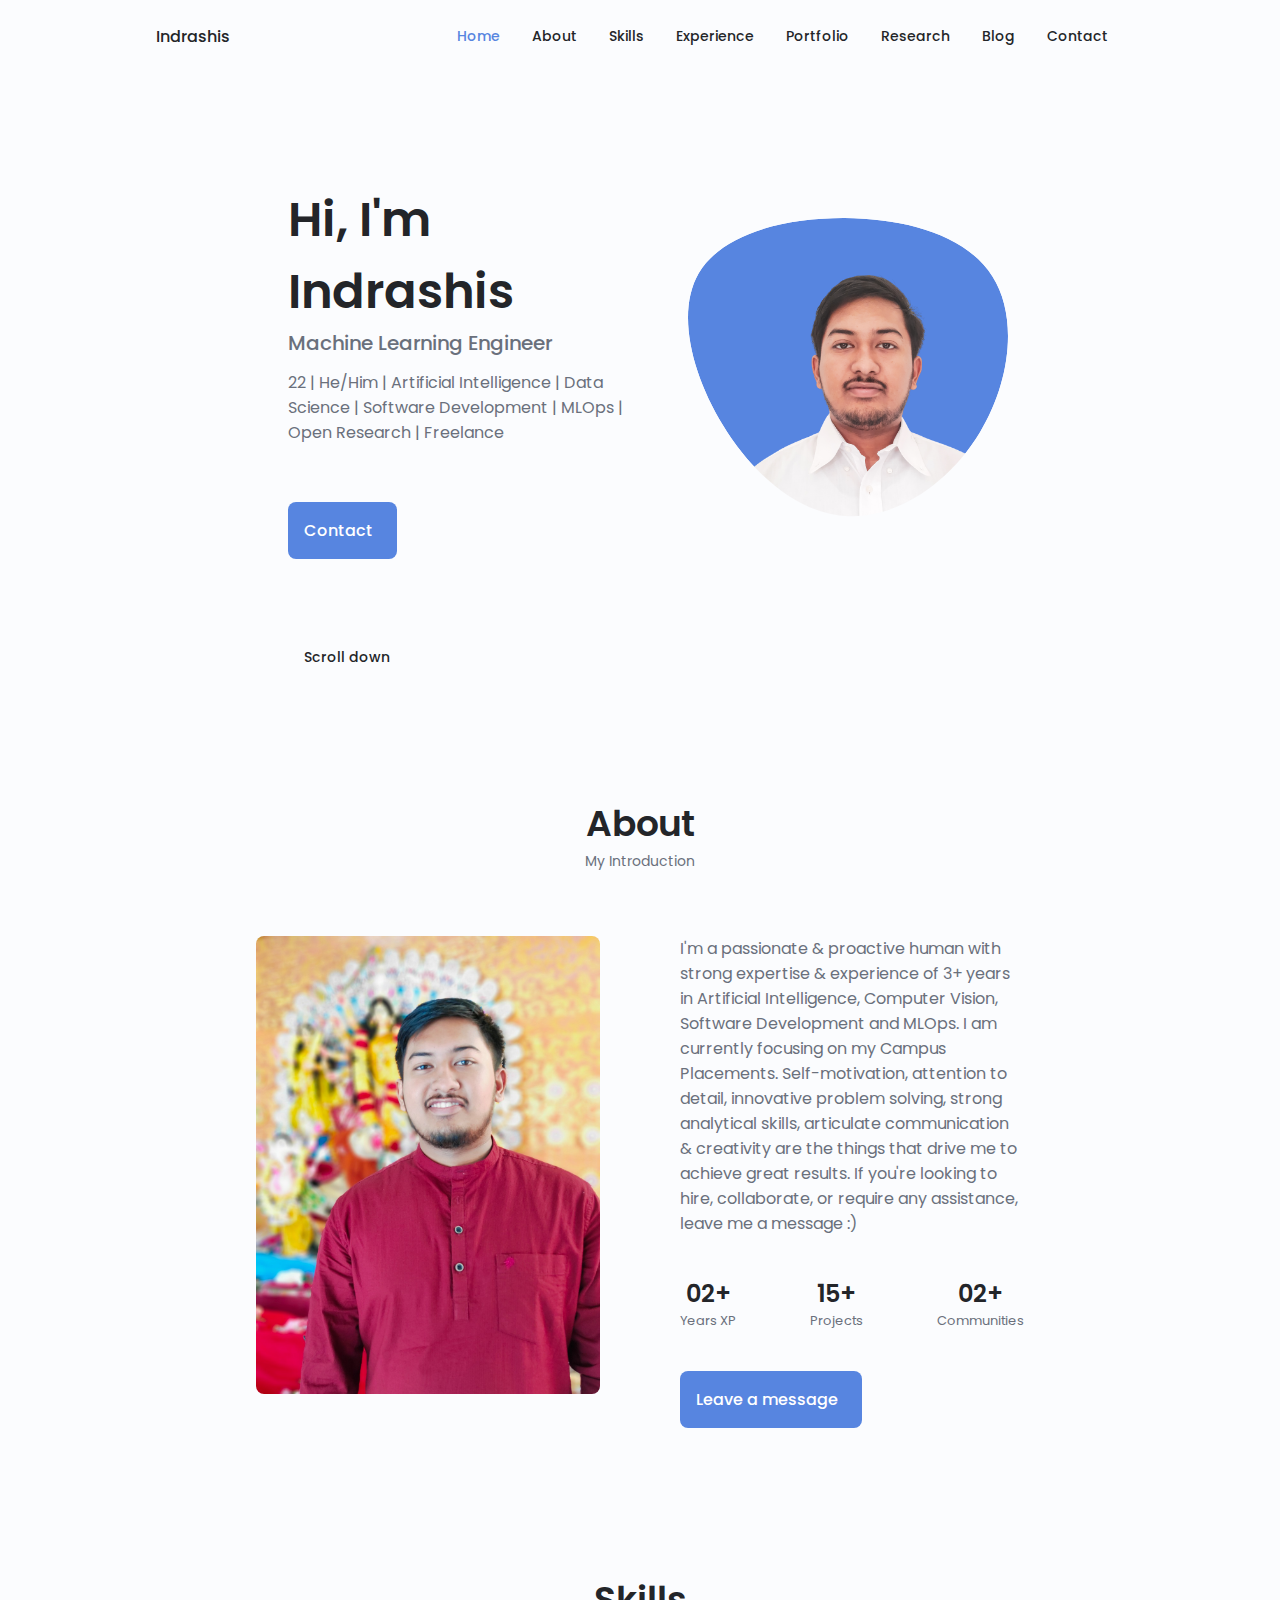
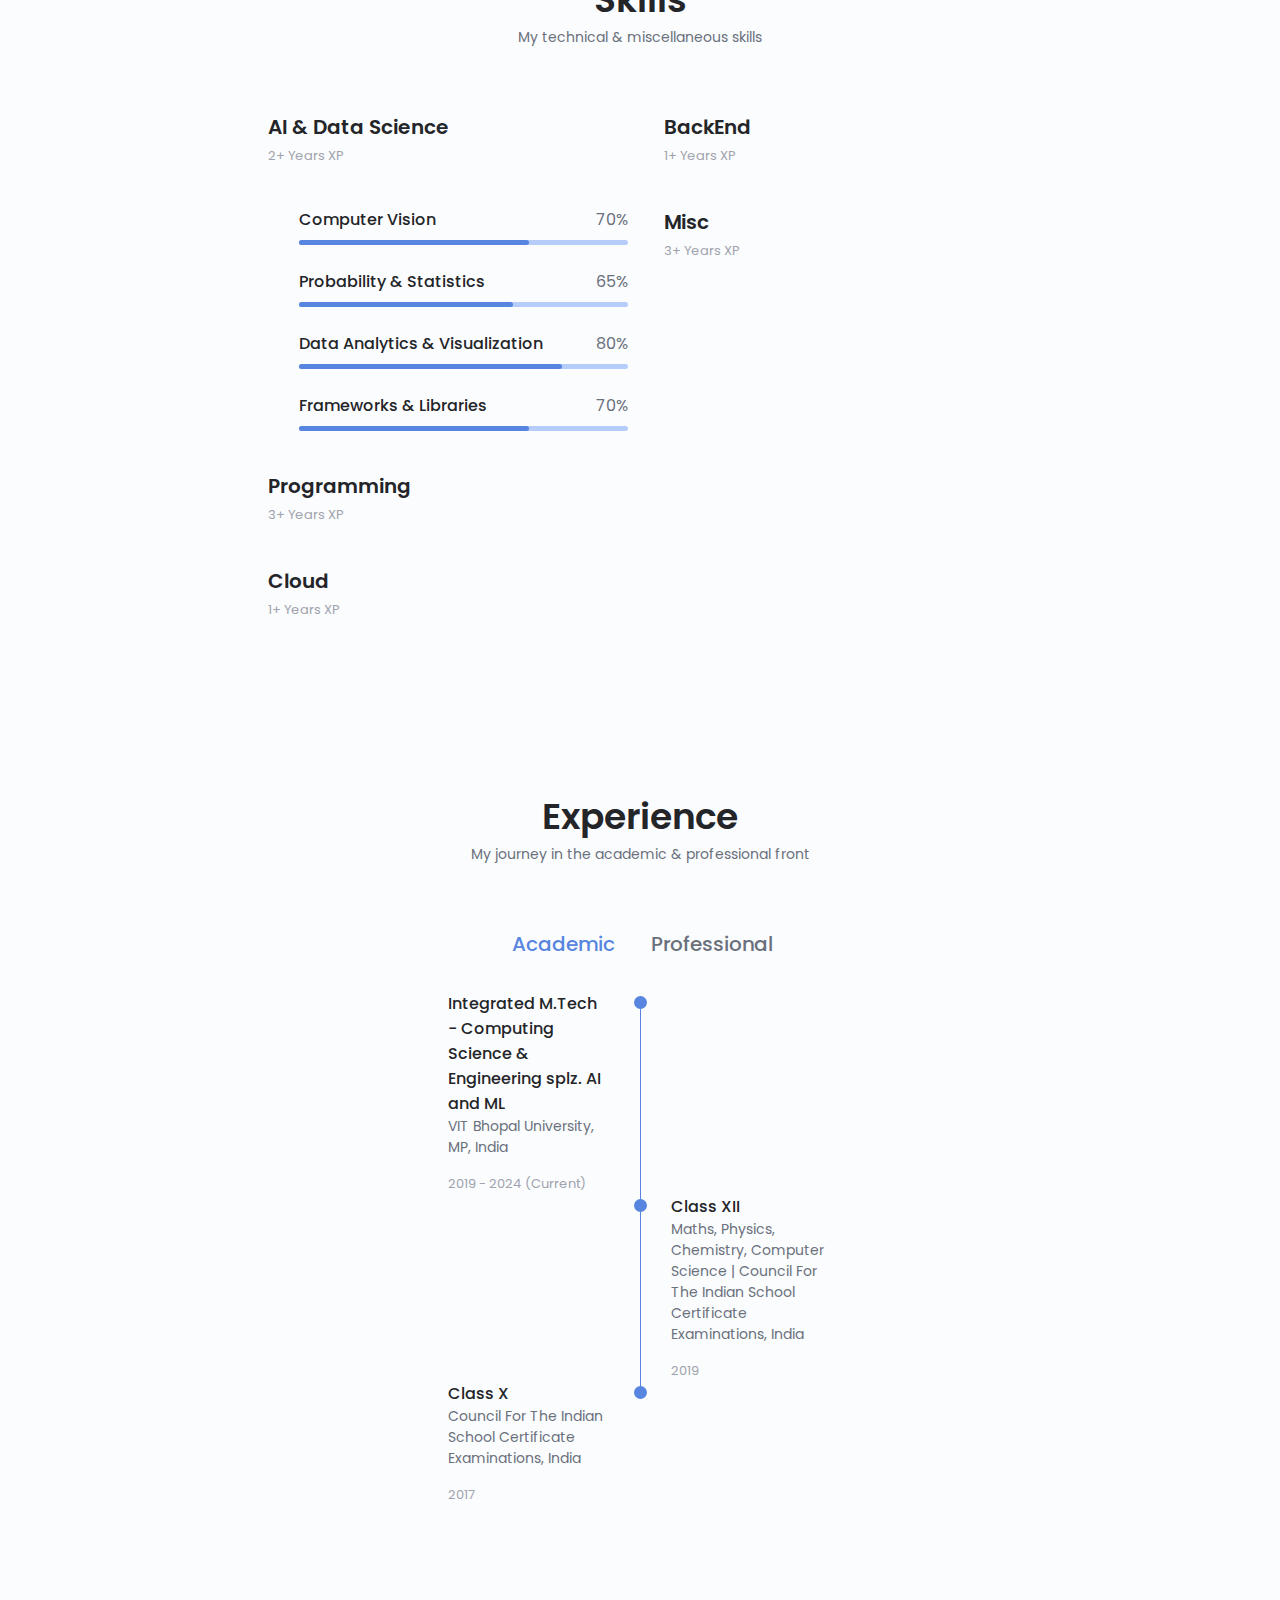
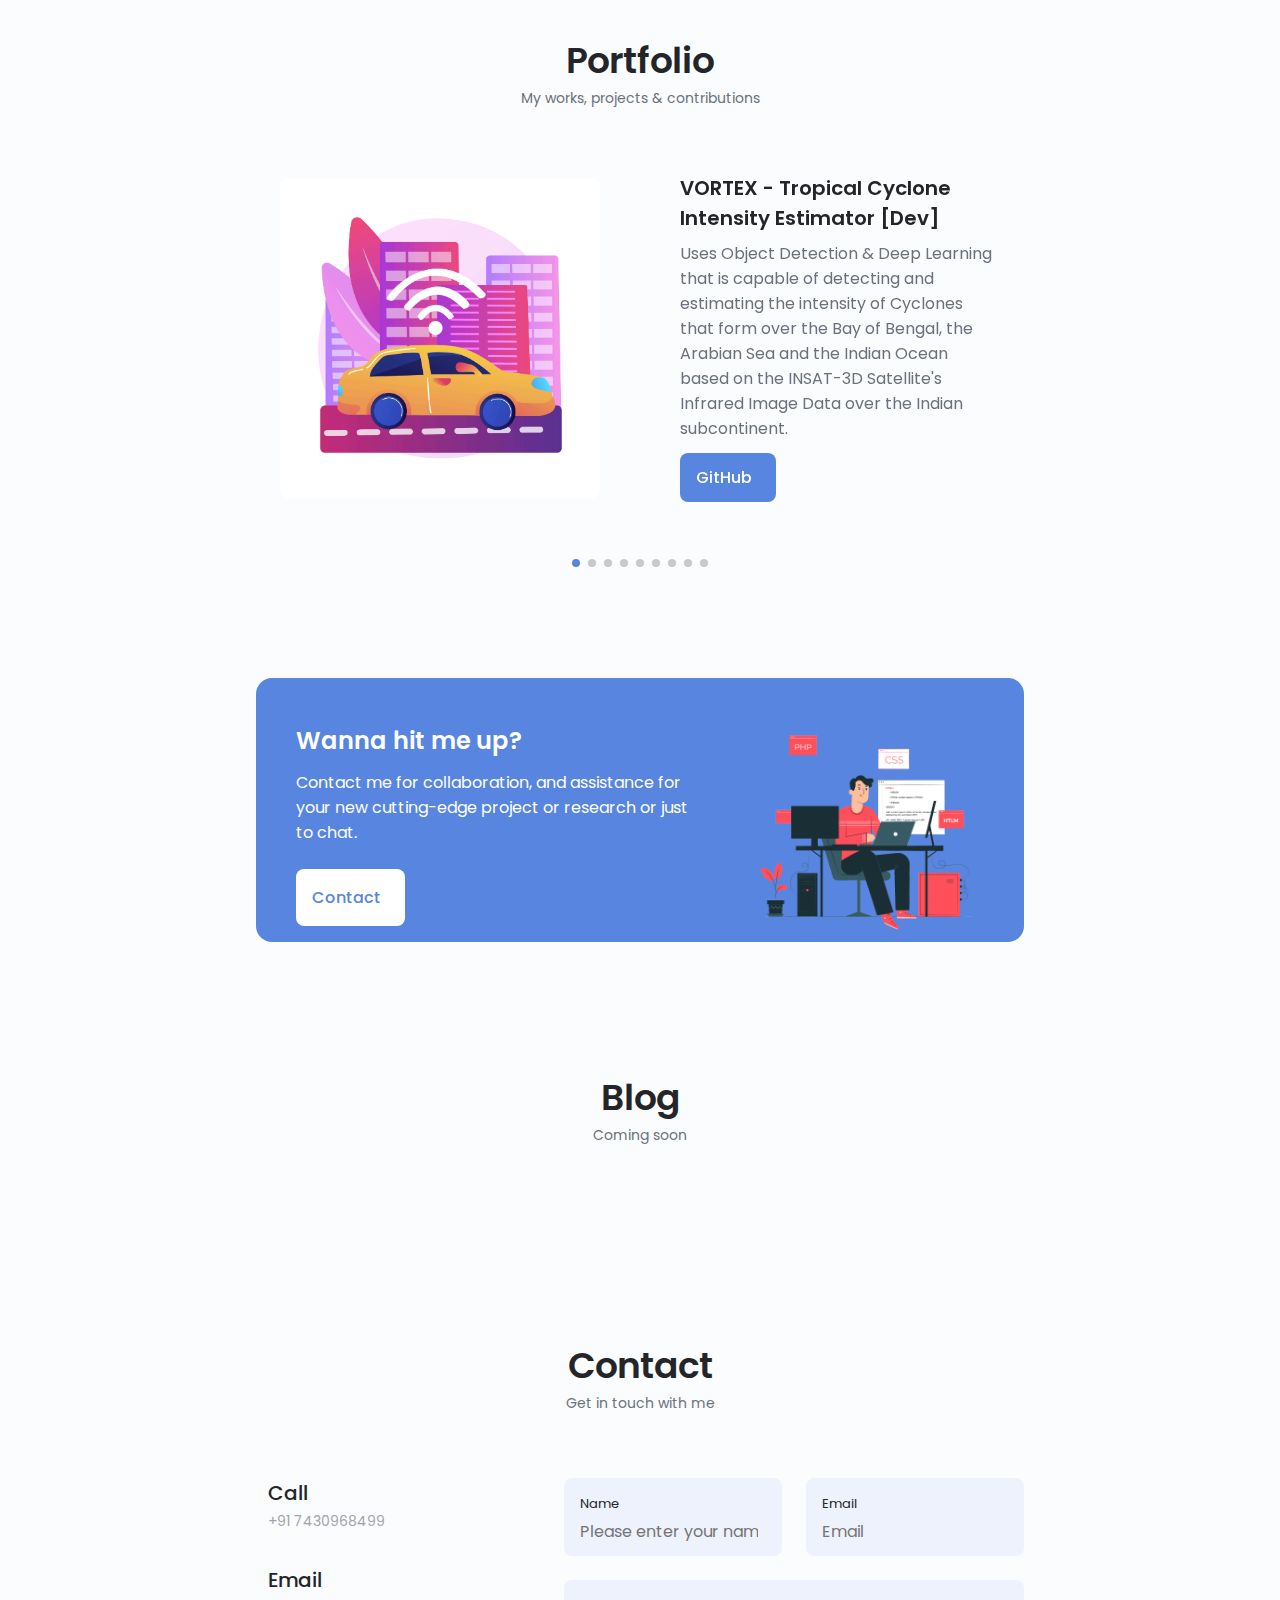
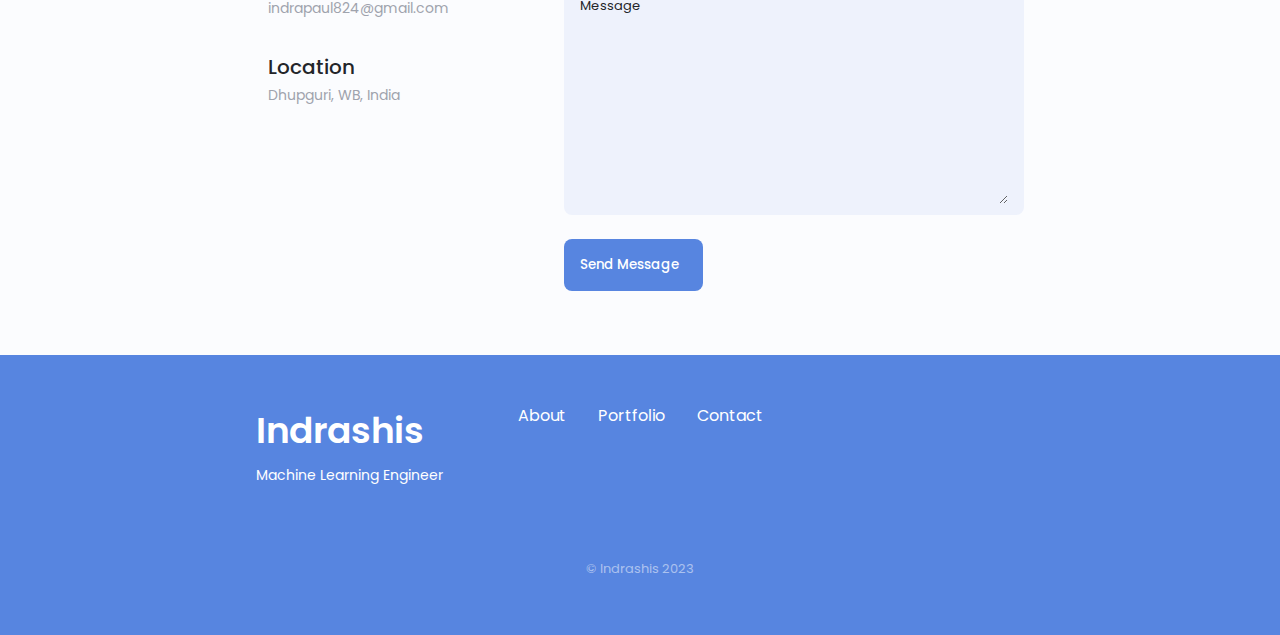
==== index.html @ f2e82a4d "Update website for deployment" ====
<!DOCTYPE html>
    <html lang="en">
    <head>
        <meta charset="UTF-8">
        <meta name="viewport" content="width=device-width, initial-scale=1.0">
        <meta name="keywords" content="Indrashis Paul, Indrashis Paul GitHub, indrapaul824 github, indrapaul824 GitHub, IndraP24 github, indrap24 GitHub, indrapaul824, IndraP24, indrashis paul, indra, Artificial Intelligence, AI, Deep Learning, Machine Learning, DL, ML, 
        Web, web, app, developer, github, git, devops, mlops, MLOps, projects, tutorials, keywords, seo, artificial intelligence, deep learning, machine learning, 
        dl, ml, deeplearning, machinelearning, DeepLearning, MachineLearning, research, machine learning india, 
        india, R&D, Indrashis, Paul, Indra">
        <meta name="author" content="Indrashis Paul">
        <meta name="description" content="Hey there! I'm Indrashis. I'm a Machine Learning Engineer from India.">

        <link rel="icon" href="./assets/img/favicon.png">
        <link rel="stylesheet" href="https://unicons.iconscout.com/release/v3.0.6/css/line.css">
        <link rel="stylesheet" href="./assets/css/swiper-bundle.min.css">
        <link rel="stylesheet" href="./assets/css/styles.css">

        <title>Indrashis - Machine Learning Engineer | Portfolio</title>
    </head>
    <body>
        <header class="header" id="header">
            <nav class="nav container">
                <a href="#" class="nav__logo"><i class="uil uil-circle"></i> Indrashis</a>

                <div class="nav__menu" id="nav-menu">
                    <ul class="nav__list grid">
                        <li class="nav__item">
                            <a href="#home" class="nav__link active-link">
                                <i class="uil uil-estate nav__icon"></i> Home
                            </a>
                        </li>

                        <li class="nav__item">
                            <a href="#about" class="nav__link">
                                <i class="uil uil-user nav__icon"></i> About
                            </a>
                        </li>

                        <li class="nav__item">
                            <a href="#skills" class="nav__link">
                                <i class="uil uil-chart-pie-alt nav__icon"></i> Skills
                            </a>
                        </li>

                        <li class="nav__item">
                            <a href="#experience" class="nav__link">
                                <i class="uil uil-briefcase-alt nav__icon"></i> Experience
                            </a>
                        </li>

                        <!-- <li class="nav__item">
                            <a href="#services" class="nav__link">
                                <i class="uil uil-channel nav__icon"></i> Services
                            </a>
                        </li> -->

                        <li class="nav__item">
                            <a href="#portfolio" class="nav__link">
                                <i class="uil uil-scenery nav__icon"></i> Portfolio
                            </a>
                        </li>

                        <li class="nav__item">
                            <a href="#research" class="nav__link">
                                <i class="uil uil-flask nav__icon"></i> Research
                            </a>
                        </li>

                        <li class="nav__item">
                            <a href="#blog" class="nav__link">
                                <i class="uil uil-blogger-alt nav__icon"></i> Blog
                            </a>
                        </li>

                        <li class="nav__item">
                            <a href="#contact" class="nav__link">
                                <i class="uil uil-message nav__icon"></i> Contact
                            </a>
                        </li>

                    </ul>
                    
                    <i class="uil uil-times nav__close" id="nav-close"></i>
                </div>

                <div class="nav__btns">
                    <i class="uil uil-moon change-theme" id="theme-button"></i>

                    <div class="nav__toggle" id="nav-toggle">
                        <i class="uil uil-apps"></i>
                    </div>
                </div>
            </nav>
        </header>

        <main class="main">
            <section class="home section" id="home">
                <div class="home__container container grid">
                    <div class="home__content grid">
                        <div class="home__social">
                            <a href="https://www.linkedin.com/in/indrapaul824/" target="_blank" class="home__social-icon">
                                <i class="uil uil-linkedin-alt"></i>
                            </a>

                            <a href="https://github.com/indrapaul824" target="_blank" class="home__social-icon">
                                <i class="uil uil-github-alt"></i>                            
                            </a>
    
                            <a href="https://twitter.com/indrapaul824" target="_blank" class="home__social-icon">
                                <i class="uil uil-twitter-alt"></i>                       
                            </a>                           
                        </div>
    
                        <div class="home__img">
                            <svg class="home__blob" ViewBox="0 0 200 187">
                                <mask id="mask0" mask-type="alpha">
                                    <path d="M190.312 36.4879C206.582 62.1187 201.309 102.826 182.328 134.186C163.346 165.547 
                                    130.807 187.559 100.226 186.353C69.6454 185.297 41.0228 161.023 21.7403 129.362C2.45775 
                                    97.8511 -7.48481 59.1033 6.67581 34.5279C20.9871 10.1032 59.7028 -0.149132 97.9666 
                                    0.00163737C136.23 0.303176 174.193 10.857 190.312 36.4879Z"/>
                                </mask>
                                <g mask="url(#mask0)">
                                    <path d="M190.312 36.4879C206.582 62.1187 201.309 102.826 182.328 134.186C163.346 
                                    165.547 130.807 187.559 100.226 186.353C69.6454 185.297 41.0228 161.023 21.7403 
                                    129.362C2.45775 97.8511 -7.48481 59.1033 6.67581 34.5279C20.9871 10.1032 59.7028 
                                    -0.149132 97.9666 0.00163737C136.23 0.303176 174.193 10.857 190.312 36.4879Z"/>

                                    <image class="home__blob-img" x="25" y="12" xlink:href="./assets/img/me-remove-bg.png"/>

                                </g>
                            </svg>
                        </div>

                        <div class="home__data">
                            <h1 class="home__title">Hi, I'm Indrashis</h1>
                            <h3 class="home__subtitle">Machine Learning Engineer</h3>
                            <p class="home__description">
                                22 | He/Him | Artificial Intelligence | Data Science | Software Development | MLOps | Open Research | Freelance<br><br>
                            </p>
                            <a href="#contact" class="button button--flex">
                                Contact <i class="uil uil-message button__icon"></i>
                            </a>
                        </div>
                    </div>

                    <div class="home__scroll">
                        <a href="#about" class="home__scroll-button button--flex">
                            <i class="uil uil-mouse-alt home__scroll-mouse"></i>
                            <span class="home__scroll-name">Scroll down</span>
                            <i class="uil uil-arrow-down home__scroll-arrow"></i>
                        </a>
                    </div>
                </div>
            </section>

            <section class="about section" id="about">
                <h2 class="section__title">About</h2>
                <span class="section__subtitle">My Introduction</span>

                <div class="about__container container grid">
                    <img src="./assets/img/me.jpg" alt="Akshay at Google, Hyderabad for Explore ML program and bootcamp" class="about__img">

                    <div class="about__data">
                        <p class="about__description">
                            I'm a passionate & proactive human with strong expertise & experience of 3+ years in Artificial Intelligence, Computer Vision, Software Development and MLOps. I am currently focusing on my Campus Placements. Self-motivation, attention to detail, innovative problem solving, strong analytical skills, articulate communication & creativity 
                            are the things that drive me to achieve great results. If you're looking 
                            to hire, collaborate, or require any assistance, leave me a message :)
                        </p>

                        <div class="about__info">
                            <div>
                                <span class="about__info-title">02+</span>
                                <span class="about__info-name">Years XP</span>
                            </div>

                            <div>
                                <span class="about__info-title">15+</span>
                                <span class="about__info-name">Projects</span>
                            </div>

                            <div>
                                <span class="about__info-title">02+</span>
                                <span class="about__info-name">Communities</span>
                            </div>
                        </div>

                        <div class="about__buttons">
                            <a href="#contact" class="button button--flex">
                                Leave a message <i class="uil uil-comment-download button__icon"></i>
                            </a>
                        </div>

                    </div>
                </div>
            </section>

            <section class="skills section" id="skills">
                <h2 class="section__title">Skills</h2>
                <span class="section__subtitle">My technical & miscellaneous skills</span>

                <div class="skills__container container grid">
                    
                    <div>
                        <div class="skills__content skills__open">
                            <div class="skills__header">
                                <i class="uil uil-brain skills__icon"></i>
    
                                <div>
                                    <h1 class="skills__title">AI & Data Science</h1>
                                    <span class="skills__subtitle">2+ Years XP</span>
                                </div>
    
                                <i class="uil uil-angle-down skills__arrow"></i>
                            </div>
    
                            <div class="skills__list grid">  
                                <div class="skills__data">
                                    <div class="skills__titles">
                                        <h3 class="skills__name">Computer Vision</h3>
                                        <span class="skills__number">70%</span>
                                    </div>
                                    <div class="skills__bar">
                                        <span class="skills__percentage skills__cv"></span>
                                    </div>
                                </div>
    
                                <!-- <div class="skills__data">
                                    <div class="skills__titles">
                                        <h3 class="skills__name">Natural Language Processing</h3>
                                        <span class="skills__number">85%</span>
                                    </div>
                                    <div class="skills__bar">
                                        <span class="skills__percentage skills__nlp"></span>
                                    </div>
                                </div> -->

                                <!-- <div class="skills__data">
                                    <div class="skills__titles">
                                        <h3 class="skills__name">Signal Processing</h3>
                                        <span class="skills__number">90%</span>
                                    </div>
                                    <div class="skills__bar">
                                        <span class="skills__percentage skills__ap"></span>
                                    </div>
                                </div> -->

                                <div class="skills__data">
                                    <div class="skills__titles">
                                        <h3 class="skills__name">Probability & Statistics</h3>
                                        <span class="skills__number">65%</span>
                                    </div>
                                    <div class="skills__bar">
                                        <span class="skills__percentage skills__ps"></span>
                                    </div>
                                </div>

                                <div class="skills__data">
                                    <div class="skills__titles">
                                        <h3 class="skills__name">Data Analytics & Visualization</h3>
                                        <span class="skills__number">80%</span>
                                    </div>
                                    <div class="skills__bar">
                                        <span class="skills__percentage skills__dav"></span>
                                    </div>
                                </div>

                                <div class="skills__data">
                                    <div class="skills__titles">
                                        <h3 class="skills__name">Frameworks & Libraries </h3>
                                        <span class="skills__number">70%</span>
                                    </div>
                                    <div class="skills__bar">
                                        <span class="skills__percentage skills__frameworks"></span>
                                    </div>
                                </div>

                            </div>
                        </div>

                        <div class="skills__content skills__close">
                            <div class="skills__header">
                                <i class="uil uil-brackets-curly skills__icon"></i>

                                <div>
                                    <h1 class="skills__title">Programming</h1>
                                    <span class="skills__subtitle">3+ Years XP</span>
                                </div>
                                
                                <i class="uil uil-angle-down skills__arrow"></i>
                                </div>

                                <div class="skills__list grid">
                                    
                                    <div class="skills__data">
                                        <div class="skills__titles">
                                            <h3 class="skills__name">Python</h3>
                                            <span class="skills__number">90%</span>
                                        </div>
                                        <div class="skills__bar">
                                            <span class="skills__percentage skills__python"></span>
                                        </div>
                                    </div>

                                    <!-- <div class="skills__data">
                                        <div class="skills__titles">
                                            <h3 class="skills__name">C & C++</h3>
                                            <span class="skills__number">90%</span>
                                        </div>
                                        <div class="skills__bar">
                                            <span class="skills__percentage skills__cpp"></span>
                                        </div>
                                    </div> -->
                                    
                                    <div class="skills__data">
                                        <div class="skills__titles">
                                            <h3 class="skills__name">Java</h3>
                                            <span class="skills__number">90%</span>
                                        </div>
                                        <div class="skills__bar">
                                            <span class="skills__percentage skills__java"></span>
                                        </div>
                                    </div>

                                    <div class="skills__data">
                                        <div class="skills__titles">
                                            <h3 class="skills__name">SQL</h3>
                                            <span class="skills__number">55%</span>
                                        </div>
                                        <div class="skills__bar">
                                            <span class="skills__percentage skills__sql"></span>
                                        </div>
                                    </div>

                                </div>
                        </div>

                        <div class="skills__content skills__close">
                            <div class="skills__header">
                                <i class="uil uil-cloud-computing skills__icon"></i>

                                <div>
                                    <h1 class="skills__title">Cloud</h1>
                                    <span class="skills__subtitle">1+ Years XP</span>
                                </div>
                                
                                <i class="uil uil-angle-down skills__arrow"></i>
                                </div>

                                <div class="skills__list grid">
                                    
                                    <!-- <div class="skills__data">
                                        <div class="skills__titles">
                                            <h3 class="skills__name">Google Cloud Platform</h3>
                                            <span class="skills__number">85%</span>
                                        </div>
                                        <div class="skills__bar">
                                            <span class="skills__percentage skills__gcp"></span>
                                        </div>
                                    </div> -->

                                    <div class="skills__data">
                                        <div class="skills__titles">
                                            <h3 class="skills__name">Microsoft Azure</h3>
                                            <span class="skills__number">65%</span>
                                        </div>
                                        <div class="skills__bar">
                                            <span class="skills__percentage skills__azure"></span>
                                        </div>
                                    </div>

                                    <div class="skills__data">
                                        <div class="skills__titles">
                                            <h3 class="skills__name">Amazon Web Services</h3>
                                            <span class="skills__number">80%</span>
                                        </div>
                                        <div class="skills__bar">
                                            <span class="skills__percentage skills__aws"></span>
                                        </div>
                                    </div>
                                    
                                    <!-- <div class="skills__data">
                                        <div class="skills__titles">
                                            <h3 class="skills__name">GPU & Distributed Computing</h3>
                                            <span class="skills__number">90%</span>
                                        </div>
                                        <div class="skills__bar">
                                            <span class="skills__percentage skills__gpu"></span>
                                        </div>
                                    </div> -->

                                    <!-- <div class="skills__data">
                                        <div class="skills__titles">
                                            <h3 class="skills__name">Virtualization</h3>
                                            <span class="skills__number">85%</span>
                                        </div>
                                        <div class="skills__bar">
                                            <span class="skills__percentage skills__gcp"></span>
                                        </div>
                                    </div> -->

                                    <!-- <div class="skills__data">
                                        <div class="skills__titles">
                                            <h3 class="skills__name">Security & Penetration Testing</h3>
                                            <span class="skills__number">75%</span>
                                        </div>
                                        <div class="skills__bar">
                                            <span class="skills__percentage skills__pt"></span>
                                        </div>
                                    </div> -->

                                </div>
                        </div>
                    </div>

                    <div>
                        <!-- <div class="skills__content skills__close">
                            <div class="skills__header">
                                <i class="uil uil-swatchbook skills__icon"></i>
    
                                <div>
                                    <h1 class="skills__title">Front End</h1>
                                    <span class="skills__subtitle">2+ Years XP</span>
                                </div>
    
                                <i class="uil uil-angle-down skills__arrow"></i>
                            </div>
    
                            <div class="skills__list grid">
                                <div class="skills__data">
                                    <div class="skills__titles">
                                        <h3 class="skills__name">HTML</h3>
                                        <span class="skills__number">90%</span>
                                    </div>
                                    <div class="skills__bar">
                                        <span class="skills__percentage skills__html"></span>
                                    </div>
                                </div>
    
                                <div class="skills__data">
                                    <div class="skills__titles">
                                        <h3 class="skills__name">CSS</h3>
                                        <span class="skills__number">85%</span>
                                    </div>
                                    <div class="skills__bar">
                                        <span class="skills__percentage skills__css"></span>
                                    </div>
                                </div>
    
                                <div class="skills__data">
                                    <div class="skills__titles">
                                        <h3 class="skills__name">JavaScript</h3>
                                        <span class="skills__number">75%</span>
                                    </div>
                                    <div class="skills__bar">
                                        <span class="skills__percentage skills__js"></span>
                                    </div>
                                </div>
    
                                <div class="skills__data">
                                    <div class="skills__titles">
                                        <h3 class="skills__name">React JS</h3>
                                        <span class="skills__number">85%</span>
                                    </div>
                                    <div class="skills__bar">
                                        <span class="skills__percentage skills__react"></span>
                                    </div>
                                </div>

                                <div class="skills__data">
                                    <div class="skills__titles">
                                        <h3 class="skills__name">React Native</h3>
                                        <span class="skills__number">85%</span>
                                    </div>
                                    <div class="skills__bar">
                                        <span class="skills__percentage skills__react"></span>
                                    </div>
                                </div>
                                
                            </div>
                        </div> -->
    
                        <div class="skills__content skills__close">
                            <div class="skills__header">
                                <i class="uil uil-server-network skills__icon"></i>
    
                                <div>
                                    <h1 class="skills__title">BackEnd</h1>
                                    <span class="skills__subtitle">1+ Years XP</span>
                                </div>
    
                                <i class="uil uil-angle-down skills__arrow"></i>
                            </div>
    
                            <div class="skills__list grid">
                                <div class="skills__data">
                                    <div class="skills__titles">
                                        <h3 class="skills__name">Fast API</h3>
                                        <span class="skills__number">65%</span>
                                    </div>
                                    <div class="skills__bar">
                                        <span class="skills__percentage skills__fast"></span>
                                    </div>
                                </div>

                                <div class="skills__data">
                                    <div class="skills__titles">
                                        <h3 class="skills__name">Flask</h3>
                                        <span class="skills__number">50%</span>
                                    </div>
                                    <div class="skills__bar">
                                        <span class="skills__percentage skills__flask"></span>
                                    </div>
                                </div>
    
                                <!-- <div class="skills__data">
                                    <div class="skills__titles">
                                        <h3 class="skills__name">Node JS, Express JS</h3>
                                        <span class="skills__number">80%</span>
                                    </div>
                                    <div class="skills__bar">
                                        <span class="skills__percentage skills__node"></span>
                                    </div>
                                </div>
    
                                <div class="skills__data">
                                    <div class="skills__titles">
                                        <h3 class="skills__name">Firebase</h3>
                                        <span class="skills__number">60%</span>
                                    </div>
                                    <div class="skills__bar">
                                        <span class="skills__percentage skills__firebase"></span>
                                    </div>
                                </div> -->
    
                            </div>
                        </div>

                        <div class="skills__content skills__close">
                            <div class="skills__header">
                                <i class="uil uil-analysis skills__icon"></i>
    
                                <div>
                                    <h1 class="skills__title">Misc</h1>
                                    <span class="skills__subtitle">3+ Years XP</span>
                                </div>
    
                                <i class="uil uil-angle-down skills__arrow"></i>
                            </div>
    
                            <div class="skills__list grid">
                                <div class="skills__data">
                                    <div class="skills__titles">
                                        <h3 class="skills__name">Git</h3>
                                        <span class="skills__number">90%</span>
                                    </div>
                                    <div class="skills__bar">
                                        <span class="skills__percentage skills__git"></span>
                                    </div>
                                </div>

                                <div class="skills__data">
                                    <div class="skills__titles">
                                        <h3 class="skills__name">Linux</h3>
                                        <span class="skills__number">70%</span>
                                    </div>
                                    <div class="skills__bar">
                                        <span class="skills__percentage skills__linux"></span>
                                    </div>
                                </div>

                                <div class="skills__data">
                                    <div class="skills__titles">
                                        <h3 class="skills__name">DevOps</h3>
                                        <span class="skills__number">45%</span>
                                    </div>
                                    <div class="skills__bar">
                                        <span class="skills__percentage skills__dev"></span>
                                    </div>
                                </div>

                                <div class="skills__data">
                                    <div class="skills__titles">
                                        <h3 class="skills__name">Software Development</h3>
                                        <span class="skills__number">80%</span>
                                    </div>
                                    <div class="skills__bar">
                                        <span class="skills__percentage skills__sd"></span>
                                    </div>
                                </div>

                                <div class="skills__data">
                                    <div class="skills__titles">
                                        <h3 class="skills__name">Leadership</h3>
                                        <span class="skills__number">90%</span>
                                    </div>
                                    <div class="skills__bar">
                                        <span class="skills__percentage skills__lead"></span>
                                    </div>
                                </div>
    
                                <div class="skills__data">
                                    <div class="skills__titles">
                                        <h3 class="skills__name">Communication</h3>
                                        <span class="skills__number">90%</span>
                                    </div>
                                    <div class="skills__bar">
                                        <span class="skills__percentage skills__com"></span>
                                    </div>
                                </div>
    
                                <div class="skills__data">
                                    <div class="skills__titles">
                                        <h3 class="skills__name">Time Management</h3>
                                        <span class="skills__number">90%</span>
                                    </div>
                                    <div class="skills__bar">
                                        <span class="skills__percentage skills__tm"></span>
                                    </div>
                                </div>
    
                            </div>
                        </div>
                    </div>
                </div>
            </section>

            <section class="qualification section" id="experience">
                <h2 class="section__title">Experience</h2>
                <span class="section__subtitle">My journey in the academic & professional front</span>

                <div class="qualification__container container">
                    <div class="qualification__tabs">
                        <div class="qualification__button button--flex qualification__active" data-target="#education">
                            <i class="uil uil-graduation-cap qualification__icon"></i>
                            Academic
                        </div>

                        <div class="qualification__button button--flex" data-target="#work">
                            <i class="uil uil-briefcase-alt qualification__icon"></i>
                            Professional
                        </div>
                    </div>

                    <div class="qualification__sections">
                        <div class="qualification__content qualification__active" data-content id="education">
                            <div class="qualification__data">
                                <div>
                                    <h3 class="qualification__title">Integrated M.Tech - Computing Science & Engineering splz. AI and ML</h3>
                                    <span class="qualification__subtitle">VIT Bhopal University, MP, India</span>
                                    <div class="qualification__calendar">
                                        <i class="uil uil-calendar-alt"></i>
                                        2019 - 2024 (Current)
                                    </div>
                                </div>
    
                                <div>
                                    <span class="qualification__rounder"></span>
                                    <span class="qualification__line"></span>
                                </div>
                            </div>
                            
                            <div class="qualification__data">                                 
                                <div></div>

                                <div>
                                    <span class="qualification__rounder"></span>
                                    <span class="qualification__line"></span>
                                </div>
                          
                                <div>
                                    <h3 class="qualification__title">Class XII</h3>
                                    <span class="qualification__subtitle">Maths, Physics, Chemistry, Computer Science | Council For The Indian School Certificate Examinations, India</span>
                                    <div class="qualification__calendar">
                                        <i class="uil uil-calendar-alt"></i>
                                        2019
                                    </div>
                                </div>
                            </div>
    
                            <div class="qualification__data">
                                <div>
                                    <h3 class="qualification__title">Class X</h3>
                                    <span class="qualification__subtitle">Council For The Indian School Certificate Examinations, India</span>
                                    <div class="qualification__calendar">
                                        <i class="uil uil-calendar-alt"></i>
                                        2017
                                    </div>
                                </div>
    
                                <div>
                                    <span class="qualification__rounder"></span>
                                </div>
                            </div>
    
                        </div>
    
                        <div class="qualification__content" data-content id="work">

                            <!-- <div class="qualification__data">
                                <div></div>
    
                                <div class="qualification__time">
                                    <span class="qualification__rounder"></span>
                                    <span class="qualification__line"></span>
                                </div>

                                <div>
                                    <h3 class="qualification__title">Senior MLE & Data Scientist</h3>
                                    <span class="qualification__subtitle">BrainSightAI</span>
                                    <div class="qualification__calendar">
                                        <i class="uil uil-calendar-alt"></i>
                                        May 2022 - Present
                                    </div>
                                </div>
                            </div>

                            <div class="qualification__data">
                                <div>
                                    <h3 class="qualification__title">Machine Learning Engineer (Neuroscience)</h3>
                                    <span class="qualification__subtitle">BrainSightAI</span>
                                    <div class="qualification__calendar">
                                        <i class="uil uil-calendar-alt"></i>
                                        Aug 2021 - May 2022
                                    </div>
                                </div>
    
                                <div>
                                    <span class="qualification__rounder"></span>
                                    <span class="qualification__line"></span>
                                </div>
                            </div>
                            
                            <div class="qualification__data">
                                <div></div>
    
                                <div class="qualification__time">
                                    <span class="qualification__rounder"></span>
                                    <span class="qualification__line"></span>
                                </div>

                                <div>
                                    <h3 class="qualification__title">Co-Founder & Full-Stack Machine Learning Engineer</h3>
                                    <span class="qualification__subtitle">Pyxel AI</span>
                                    <div class="qualification__calendar">
                                        <i class="uil uil-calendar-alt"></i>
                                        Nov 2019 - Present
                                    </div>
                                </div>
                            </div>
    
                            <div class="qualification__data">
                                <div>
                                    <h3 class="qualification__title">Full-Stack Developer</h3>
                                    <span class="qualification__subtitle">Cognizant</span>
                                    <div class="qualification__calendar">
                                        <i class="uil uil-calendar-alt"></i>
                                        Jan 2021 - Jul 2021
                                    </div>
                                </div>
    
                                <div>
                                    <span class="qualification__rounder"></span>
                                    <span class="qualification__line"></span>
                                </div>
                            </div>

                            <div class="qualification__data">
                                <div></div>
    
                                <div class="qualification__time">
                                    <span class="qualification__rounder"></span>
                                    <span class="qualification__line"></span>
                                </div>

                                <div>
                                    <h3 class="qualification__title">Artificial Intelligence Engineer</h3>
                                    <span class="qualification__subtitle">DCKAP</span>
                                    <div class="qualification__calendar">
                                        <i class="uil uil-calendar-alt"></i>
                                        Sep 2020 - Jan 2021
                                    </div>
                                </div>
                            </div> -->


                            <div class="qualification__data">
                                <div>
                                    <h3 class="qualification__title">Research Fellow - Machine Learning Track </h3>
                                    <span class="qualification__subtitle">CodeAsylums Community</span>
                                    <div class="qualification__calendar">
                                        <i class="uil uil-calendar-alt"></i>
                                        Oct 2020 - Dec 2020
                                    </div>
                                </div>
    
                                <div>
                                    <span class="qualification__rounder"></span>
                                    <span class="qualification__line"></span>
                                </div>
                            </div>


                            <div class="qualification__data">
                                <div></div>
    
                                <div class="qualification__time">
                                    <span class="qualification__rounder"></span>
                                </div>

                                <div>
                                    <h3 class="qualification__title">ML Team Member</h3>
                                    <span class="qualification__subtitle">Google Developer Student Clubs - VITB</span>
                                    <div class="qualification__calendar">
                                        <i class="uil uil-calendar-alt"></i>
                                        Jan 2020 - June 2020
                                    </div>
                                </div>
                            </div>
                        
                        </div>

                    </div>
                </div>
            </section>


            <section class="portfolio section" id="portfolio">
                <h2 class="section__title">Portfolio</h2>
                <span class="section__subtitle">My works, projects & contributions</span>

                <div class="portfolio__container container swiper-container">
                    <div class="swiper-wrapper">

                        <div class="portfolio__content grid swiper-slide">
                            <img src="./assets/img/drive-ai.jpg" alt="Drive AI vector art" class="portfolio__img">
    
                            <div class="portfolio__data">
                                <h3 class="portfolio__title">VORTEX - Tropical Cyclone Intensity Estimator [Dev]</h3>
                                <p class="portfolio__description">Uses Object Detection & Deep Learning that is capable of detecting and estimating the intensity of Cyclones that form over the Bay of Bengal, the Arabian Sea and the Indian Ocean based on the INSAT-3D Satellite's Infrared Image Data over the Indian subcontinent.</p>
                                <a href="https://github.com/indrapaul824/VORTEX" class="button button--flex button--small portfolio__button">
                                    GitHub
                                    <i class="uil uil-arrow-right button__icon"></i>
                                </a>
                            </div>
                        </div>

                        <div class="portfolio__content grid swiper-slide">
                            <img src="./assets/img/heart.png" alt="OnlyGANs library icon" class="portfolio__img">
    
                            <div class="portfolio__data">
                                <h3 class="portfolio__title">Manual Parameter Tuner</h3>
                                <p class="portfolio__description">
                                    A Streamlit Web App for beginners in Machine Learning and Data Science to fiddle with different parameters of various ML algorithms on the Framingham Heart Disease dataset.
                                </p>
                                <a href="https://github.com/indrapaul824/Manual-Parameter-Tuner" class="button button--flex button--small portfolio__button">
                                    GitHub
                                    <i class="uil uil-arrow-right button__icon"></i>
                                </a>
                                <a href="https://manual-parameter-tuner.streamlit.app/" class="button button--flex button--small portfolio__button">
                                    Demo
                                    <i class="uil uil-arrow-right button__icon"></i>
                                </a>
                            </div>
                        </div>

                        <div class="portfolio__content grid swiper-slide">
                            <img src="./assets/img/starry_night.png" alt="" class="portfolio__img">
    
                            <div class="portfolio__data">
                                <h3 class="portfolio__title">Mental Health Prediction from Survey Data</h3>
                                <p class="portfolio__description">A style-transfer application that can apply art styles or textures over new images.</p>
                                <a href="https://github.com/aksh-ai/style-transfer" class="button button--flex button--small portfolio__button">
                                    View
                                    <i class="uil uil-arrow-right button__icon"></i>
                                </a>
                            </div>
                        </div>

                        <div class="portfolio__content grid swiper-slide">
                            <img src="./assets/img/image-sr.png" alt="" class="portfolio__img">
    
                            <div class="portfolio__data">
                                <h3 class="portfolio__title">Image Super-Resolution GAN</h3>
                                <p class="portfolio__description">Generating super-resolution images from low-resolution images 
                                    using Super Resolution Generative Adversarial Network that looks photo-realistic.</p>
                                <a href="https://github.com/aksh-ai/image-super-resolution" class="button button--flex button--small portfolio__button">
                                    View
                                    <i class="uil uil-arrow-right button__icon"></i>
                                </a>
                            </div>
                        </div>

                        <div class="portfolio__content grid swiper-slide">
                            <img src="./assets/img/neuralBlack.png" alt="neural black vector art" class="portfolio__img">
    
                            <div class="portfolio__data">
                                <h3 class="portfolio__title">Neural Black - Brain Tumor Diagnosis System</h3>
                                <p class="portfolio__description">
                                    Neural Black is a complete brain tumor detection, classification, and diagnosis system with high accuracy that uses state of the art Deep Learning methods.
                                </p>
                                <a href="https://github.com/aksh-ai/neuralBlack" class="button button--flex button--small portfolio__button">
                                    View
                                    <i class="uil uil-arrow-right button__icon"></i>
                                </a>
                            </div>
                        </div>
                          
                        <div class="portfolio__content grid swiper-slide">
                            <img src="./assets/img/third-eye.png" alt="Third Eye vector art" class="portfolio__img">
    
                            <div class="portfolio__data">
                                <h3 class="portfolio__title">Third Eye - Intrusion Detection System</h3>
                                <p class="portfolio__description">
                                    A Hybrid Intrusion Detection system with firewall that uses Machine Learning to detect network intrusions 
                                    by analyzing network traffic data and extra environmental features.
                                </p>
                                <a href="https://github.com/aksh-ai/third-eye-ids" class="button button--flex button--small portfolio__button">
                                    In Dev
                                    <i class="uil uil-arrow-right button__icon"></i>
                                </a>
                            </div>
                        </div>

                        <div class="portfolio__content grid swiper-slide">
                            <img src="./assets/img/malware.png" alt="Malware icon" class="portfolio__img">
    
                            <div class="portfolio__data">
                                <h3 class="portfolio__title">Malware Prediction</h3>
                                <p class="portfolio__description">
                                    Malware Prediction for portable executable applications using Machine Learning to predict if an executable program is a malware or is in a risk to get attacked
                                </p>
                                <a href="https://github.com/aksh-ai/pe_malware_prediction" class="button button--flex button--small portfolio__button">
                                    View
                                    <i class="uil uil-arrow-right button__icon"></i>
                                </a>
                            </div>
                        </div>

                        <div class="portfolio__content grid swiper-slide">
                            <img src="./assets/img/stock-bot.png" alt="Stock bot icon" class="portfolio__img">
    
                            <div class="portfolio__data">
                                <h3 class="portfolio__title">Stock Bot</h3>
                                <p class="portfolio__description">A simple stock bot that uses Reinforcement Learning (Deep Q Learning) to sell, hold or 
                                    buy stocks by taking decisions automatically. Simulates profit and loss based on stock investments</p>
                                <a href="https://github.com/aksh-ai/stock_bot" class="button button--flex button--small portfolio__button">
                                    View
                                    <i class="uil uil-arrow-right button__icon"></i>
                                </a>
                            </div>
                        </div>

                        <div class="portfolio__content grid swiper-slide">
                            <img src="./assets/img/tofu.png" alt="" class="portfolio__img">
    
                            <div class="portfolio__data">
                                <h3 class="portfolio__title">Tofu - Deep Learning Framework</h3>
                                <p class="portfolio__description">Tofu is a Deep Learning Framework for Python, C, C++, and Java that aims to deliver high user-friendliness 
                                    and user-experience simplifying technicality and improving accessibility to common people.</p>
                                <a href="https://github.com/aksh-ai/tofu" class="button button--flex button--small portfolio__button">
                                    View
                                    <i class="uil uil-arrow-right button__icon"></i>
                                </a>
                            </div>
                        </div>

                    </div>

                    <div class="swiper-button-next">
                        <i class="uil uil-angle-right-b swiper-portfolio-icon"></i>
                    </div>
                    <div class="swiper-button-prev">
                        <i class="uil uil-angle-left-b swiper-portfolio-icon"></i>
                    </div>

                    <div class="swiper-pagination"></div>
                </div>
            </section>

            <section class="project section">
                <div class="project__bg">
                    <div class="project__container container grid">
                        <div class="project__data">
                            <h2 class="project__title">Wanna hit me up?</h2>
                            <p class="project__description">
                                
                                Contact me for collaboration, and assistance for your new cutting-edge project or research or just to chat.
                            </p>
                            <a href="#contact" class="button button--flex button--white">
                                Contact
                                <i class="uil uil-message button__icon"></i>
                            </a>
                        </div>
    
                        <img src="./assets/img/contact.png" alt="Web Development vector art taken from internet symbolizing services that I do. Credits to original author" class="project__img">
                    </div>
                </div>
            </section>

            <section class="blog section" id="blog">
                <h2 class="section__title">Blog</h2>
                <span class="section__subtitle">Coming soon</span>
            </section>

            <section class="contact section" id="contact">
                <h2 class="section__title">Contact</h2>
                <span class="section__subtitle">Get in touch with me</span>

                <div class="contact__container container grid">
                    <div>
                        <div class="contact__information">
                            <i class="uil uil-phone contact__icon"></i>
                            <div>
                                <h3 class="contact__title">Call </h3>
                                <span class="contact__subtitle">+91 7430968499</span>
                            </div>
                        </div>

                        <div class="contact__information">
                            <i class="uil uil-envelope contact__icon"></i>
                            <div>
                                <h3 class="contact__title">Email</h3>
                                <span class="contact__subtitle">indrapaul824@gmail.com</span>
                            </div>
                        </div>

                        <div class="contact__information">
                            <i class="uil uil-map-marker contact__icon"></i>
                            <div>
                                <h3 class="contact__title">Location</h3>
                                <span class="contact__subtitle">Dhupguri, WB, India</span>
                            </div>
                        </div>
                    </div>
                    
                    <form action="https://forms.un-static.com/forms/9562d3df76e1c79062355c256c764c3758ac6eac" method="POST" class="contact__form grid">
                        <div class="contact__inputs grid">
                            <div class="contact__content">
                                <label for="inputName" class="contact__label">Name</label>
                                <input id="inputName" type="text" class="contact__input" name='ContactName' placeholder="Please enter your name">
                            </div>
                            <div class="contact__content">
                                <label for="inputEmail" class="contact__label">Email</label>
                                <input type="email" id="inputEmail" class="contact__input" name="ContactEmail" placeholder="Email">
                            </div>
                        </div>
                        <div class="contact__content">
                            <label for="inputMessage" class="contact__label">Message</label>
                            <textarea cols="0" rows="7" class="contact__input" name="inputMessage"></textarea>
                        </div>
                        
                        <div>
                            <button type="submit" class="button button--flex">
                                Send Message
                                <i class="uil uil-message button__icon"></i>
                            </button>
                        </div>
                    </form>
                </div>

            </section>
        </main>

        <footer class="footer">
            <div class="footer__bg">
                <div class="footer__container container grid">
                    <div>
                        <h1 class="footer__title">Indrashis</h1>
                        <span class="footer__subtitle">Machine Learning Engineer</span>
                    </div>

                    <ul class="footer__links">
                        <li>
                            <a href="#about" class="footer__link">About</a>
                        </li>
                        <li>
                            <a href="#portfolio" class="footer__link">Portfolio</a>
                        </li>
                        <li>
                            <a href="#contact" class="footer__link">Contact</a>
                        </li>
                    </ul>

                    <div class="footer__socials">
                        <a href="https://www.github.com/indrapaul824" target="_blank" class="footer__social">
                            <i class="uil uil-github-alt"></i>
                        </a>
                        <a href="https://www.linkedin.com/in/indrapaul824" target="_blank" class="footer__social">
                            <i class="uil uil-linkedin-alt"></i>
                        </a>
                        <a href="https://twitter.com/indrapaul824" target="_blank" class="footer__social">
                            <i class="uil uil-twitter-alt"></i>
                        </a>
                    </div>
                </div>

                <p class="footer__copy">&#169; Indrashis 2023</p>
            </div>
        </footer>

        <a href="#" class="scrollup" id="scroll-top">
            <i class="uil uil-arrow-up scrollup__icon"></i>
        </a>

        <script src="./assets/js/swiper-bundle.min.js"></script>

        <script src="./assets/js/main.js"></script>
    </body>
</html>
---- assets/css/styles.css ----
/*========== GOOGLE FONTS ==========*/
@import url("https://fonts.googleapis.com/css2?family=Poppins:wght@400;500;600&display=swap");
/*==================== VARIABLES CSS ====================*/
:root {
  --header-height: 3rem;
  /*========== Colors ==========*/
  /* Change favorite color */
  --hue-color: 220;
  /*Purple 250 - Green 142 - Blue 230 - Pink 340*/
  /* HSL color mode */
  --first-color: hsl(var(--hue-color), 69%, 61%);
  --first-color-second: hsl(var(--hue-color), 69%, 61%);
  --first-color-alt: hsl(var(--hue-color), 57%, 53%);
  --first-color-lighter: hsl(var(--hue-color), 92%, 85%);
  --title-color: hsl(var(--hue-color), 8%, 15%);
  --text-color: hsl(var(--hue-color), 8%, 45%);
  --text-color-light: hsl(var(--hue-color), 8%, 65%);
  --input-color: hsl(var(--hue-color), 70%, 96%);
  --body-color: hsl(var(--hue-color), 60%, 99%);
  --container-color: #FFF;
  --scroll-bar-color: hsl(var(--hue-color), 12%, 90%);
  --scroll-thumb-color: hsl(var(--hue-color), 12%, 80%);
  /*========== Font and typography ==========*/
  --body-font: 'Poppins', sans-serif;
  --big-font-size: 2rem;
  --h1-font-size: 1.5rem;
  --h2-font-size: 1.25rem;
  --h3-font-size: 1.125rem;
  --normal-font-size: .938rem;
  --small-font-size: .813rem;
  --smaller-font-size: .75rem;
  /*========== Font weight ==========*/
  --font-medium: 500;
  --font-semi-bold: 600;
  /*========== Margenes Bottom ==========*/
  --mb-0-25: .25rem;
  --mb-0-5: .5rem;
  --mb-0-75: .75rem;
  --mb-1: 1rem;
  --mb-1-5: 1.5rem;
  --mb-2: 2rem;
  --mb-2-5: 2.5rem;
  --mb-3: 3rem;
  /*========== z index ==========*/
  --z-tooltip: 10;
  --z-fixed: 100;
  --z-modal: 1000;
}

@media screen and (min-width: 968px) {
  :root {
    --big-font-size: 3rem;
    --h1-font-size: 2.25rem;
    --h2-font-size: 1.5rem;
    --h3-font-size: 1.25rem;
    --normal-font-size: 1rem;
    --small-font-size: .875rem;
    --smaller-font-size: .813rem;
  }
}

/*========== Variables Dark theme ==========*/
body.dark-theme {
  /* HSL color mode */
  --first-color-second: hsl(var(--hue-color), 30%, 8%);
  --title-color: hsl(var(--hue-color), 8%, 95%);
  --text-color: hsl(var(--hue-color), 8%, 75%);
  --input-color: hsl(var(--hue-color), 29%, 16%);
  --body-color: hsl(var(--hue-color), 28%, 12%);
  --container-color: hsl(var(--hue-color), 29%, 16%);
  --scroll-bar-color: hsl(var(--hue-color), 12%, 48%);
  --scroll-thumb-color: hsl(var(--hue-color), 12%, 36%);
}

/*========== Button Dark/Light ==========*/
.nav__btns {
  display: flex;
  align-items: center;
}

.change-theme {
  font-size: 1.25rem;
  color: var(--title-color);
  margin-right: var(--mb-1);
  cursor: pointer;
}

.change-theme:hover {
  color: var(--first-color);
}

/*==================== BASE ====================*/
* {
  box-sizing: border-box;
  padding: 0;
  margin: 0;
}

html {
  scroll-behavior: smooth;
}

body {
  margin: 0 0 var(--header-height) 0;
  font-family: var(--body-font);
  font-size: var(--normal-font-size);
  background-color: var(--body-color);
  color: var(--text-color);
}

h1, h2, h3, h4 {
  color: var(--title-color);
  font-weight: var(--font-semi-bold);
}

ul {
  list-style: none;
}

a {
  text-decoration: none;
}

img {
  max-width: 100%;
  height: auto;
}

/*==================== REUSABLE CSS CLASSES ====================*/
.section {
  padding: 2rem 0 4rem;
}

.section__title {
  font-size: var(--h1-font-size);
  color: var(--title-color);
}

.section__subtitle {
  display: block;
  font-size: var(--small-font-size);
  margin-bottom: var(--mb-3);
}

.section__title, .section__subtitle {
  text-align: center;
}

/*==================== LAYOUT ====================*/
.container {
  max-width: 768px;
  margin-left: var(--mb-1-5);
  margin-right: var(--mb-1-5);
}

.grid {
  display: grid;
  gap: 1.5rem;
}

.header {
  width: 100%;
  position: fixed;
  bottom: 0;
  left: 0;
  z-index: var(--z-fixed);
  background-color: var(--body-color);
}

/*==================== NAV ====================*/
.nav {
  max-width: 968px;
  height: var(--header-height);
  display: flex;
  justify-content: space-between;
  align-items: center;
}

.nav__logo, .nav__toggle {
  transition: .3s;
  color: var(--title-color);
  font-weight: var(--font-medium);
}

.nav__logo:hover {
  color: var(--first-color);
  transition: .3s;
}

.nav__toggle {
  font-size: 1.1rem;
  cursor: pointer;
}

.nav__toggle:hover {
  color: var(--first-color);
}

@media screen and (max-width: 767px) {
  .nav__menu {
    position: fixed;
    bottom: -100%;
    left: 0;
    width: 100%;
    background-color: var(--body-color);
    padding: 2rem 1.5rem 4rem;
    box-shadow: 0 -1px 4px rgba(0, 0, 0, 0.15);
    border-radius: 1.5rem 1.5rem 0 0;
    transition: .3s;
  }
}

.nav__list {
  grid-template-columns: repeat(3, 1fr);
  gap: 2rem;
}

.nav__link {
  transition: .3s;
  display: flex;
  flex-direction: column;
  align-items: center;
  font-size: var(--small-font-size);
  color: var(--title-color);
  font-weight: var(--font-medium);
}

.nav__link:hover {
  color: var(--first-color);
  transition: .3s;
}

.nav__icon {
  font-size: 1.2rem;
}

.nav__close {
  position: absolute;
  right: 1.3rem;
  bottom: .5rem;
  font-size: 1.5rem;
  cursor: pointer;
  color: var(--first-color);
}

.nav__close:hover {
  color: var(--first-color-alt);
}

/* show menu */
.show-menu {
  bottom: 0;
}

/* Active link */
.active-link {
  color: var(--first-color);
}

/* Change background header */
.scroll-header {
  box-shadow: 0 -1px 4px rgba(0, 0, 0, 0.15);
}

/*==================== HOME ====================*/
.home__container {
  gap: 1rem;
}

.home__content {
  grid-template-columns: .5fr 3fr;
  padding-top: 3.5rem;
  align-items: center;
}

.home__social {
  display: grid;
  grid-template-columns: max-content;
  row-gap: 1rem;
}

.home__social-icon {
  font-size: 1.25rem;
  color: var(--first-color);
}

.home__social-icon:hover {
  color: var(--first-color-alt);
}

.home__blob {
  width: 200px;
  fill: var(--first-color);
}

.home__blob-img {
  width: 170px;
}

.home__data {
  grid-column: 1/3;
}

.home__title {
  font-size: var(--big-font-size);
}

.home__subtitle {
  font-size: var(--h3-font-size);
  color: var(--text-color);
  font-weight: var(--font-medium);
  margin-bottom: var(--mb-0-75);
}

.home__description {
  margin-bottom: var(--mb-2);
}

.home__scroll {
  display: none;
}

.home__scroll-button {
  color: var(--first-color);
  transition: .3s;
}

.home__scroll-button:hover {
  transform: translateY(0.25rem);
}

.home__scroll-mouse {
  font-size: 2rem;
}

.home__scroll-name {
  font-size: var(--small-font-size);
  color: var(--title-color);
  font-weight: var(--font-medium);
  margin-right: var(--mb-0-25);
}

.home__scroll-arrow {
  font-size: 1.25rem;
}

/*========== BUTTONS ==========*/
.button {
  display: inline-block;
  background-color: var(--first-color);
  color: #FFF;
  padding: 1rem;
  border-radius: .5rem;
  font-weight: var(--font-medium);
}

.button[type="submit"] {
  border: 0;
  background: none;
  box-shadow: none;
  border-radius: 0px;
  background-color: var(--first-color);
  color: #FFF;
  padding: 1rem;
  border-radius: .5rem;
  font-family: var(--body-font);
  font-weight: var(--font-medium);
}

.button:hover {
  background-color: var(--first-color-alt);
}

.button__icon {
  font-size: 1.25rem;
  margin-left: var(--mb-0-5);
  transition: .3s;
}

.button--white {
  background-color: #FFF;
  color: var(--first-color);
}

.button--white:hover {
  background-color: #FFF;
}

.button--flex {
  display: inline-flex;
  align-items: center;
}

.button--small {
  padding: .75rem 1rem;
}

.button--link {
  padding: 0;
  background-color: transparent;
  color: var(--first-color);
}

.button--link:hover {
  background-color: transparent;
  color: var(--first-color-alt);
}

/*==================== ABOUT ====================*/
.about__img {
  width: 200px;
  border-radius: .5rem;
  justify-self: center;
  align-self: center;
  margin-bottom: 50px;
}

.about__description {
  text-align: center;
  margin-bottom: var(--mb-2-5);
}

.about__info {
  display: flex;
  justify-content: space-evenly;
  margin-bottom: var(--mb-2-5);
}

.about__info-title {
  font-size: var(--h2-font-size);
  font-weight: var(--font-semi-bold);
  color: var(--title-color);
}

.about__info-name {
  font-size: var(--smaller-font-size);
}

.about__info-title, .about__info-name {
  display: block;
  text-align: center;
}

.about__buttons {
  display: flex;
  justify-content: center;
}

.home__donlinks {
  margin-top: var(--mb-2);
}

.bmc__logo {
  margin-top: var(--mb-1);
  margin-right: var(--mb-1);
  height: 35px;
  width: auto;
}

/*==================== SKILLS ====================*/
.skills__container {
  row-gap: 0;
}

.skills__header {
  display: flex;
  align-items: center;
  margin-bottom: var(--mb-2-5);
  cursor: pointer;
}

.skills__icon, .skills__arrow {
  font-size: 2rem;
  color: var(--first-color);
}

.skills__icon {
  margin-right: var(--mb-0-75);
}

.skills__title {
  font-size: var(--h3-font-size);
}

.skills__subtitle {
  font-size: var(--smaller-font-size);
  color: var(--text-color-light);
}

.skills__arrow {
  margin-left: auto;
  transition: .4s;
}

.skills__list {
  row-gap: 1.5rem;
  padding-left: 2.7rem;
}

.skills__titles {
  display: flex;
  justify-content: space-between;
  margin-bottom: var(--mb-0-5);
}

.skills__name {
  font-size: var(--normal-font-size);
  font-weight: var(--font-medium);
}

.skills__bar, .skills__percentage {
  height: 5px;
  border-radius: .25rem;
}

.skills__bar {
  background-color: var(--first-color-lighter);
}

.skills__percentage {
  display: block;
  background-color: var(--first-color);
}

.skills__html {
  width: 90%;
}

.skills__css {
  width: 85%;
}

.skills__js {
  width: 75%;
}

.skills__react {
  width: 85%;
}

.skills__flask {
  width: 50%;
}

.skills__fast {
  width: 65%;
}

.skills__node {
  width: 80%;
}

.skills__firebase {
  width: 60%;
}

.skills__pythons {
  width: 90%;
}

.skills__frameworks {
  width: 70%;
}

.skills__cv {
  width: 70%;
}

.skills__nlp {
  width: 85%;
}

.skills__ap {
  width: 90%;
}

.skills__ps {
  width: 65%;
}

.skills__dav {
  width: 80%;
}

.skills__python {
  width: 90%;
}

.skills__cpp {
  width: 90%;
}

.skills__java {
  width: 90%;
}

.skills__sql {
  width: 55%;
}

.skills__gcp {
  width: 85%;
}

.skills__azure {
  width: 65%;
}

.skills__aws {
  width: 80%;
}

.skills__gpu {
  width: 90%;
}

.skills__pt {
  width: 72%;
}

.skills__git {
  width: 90%;
}

.skills__linux {
  width: 70%;
}

.skills__dev {
  width: 45%;
}

.skills__sd {
  width: 80%;
}

.skills__lead {
  width: 90%;
}

.skills__tm {
  width: 90%;
}

.skills__com {
  width: 90%;
}

.skills__close .skills__list {
  height: 0px;
  overflow: hidden;
}

.skills__open .skills__list {
  height: max-content;
  margin-bottom: var(--mb-2-5);
}

.skills__open .skills__arrow {
  transform: rotate(-180deg);
}

/*==================== QUALIFICATION ====================*/
.qualification__tabs {
  display: flex;
  justify-content: space-evenly;
  margin-bottom: var(--mb-2);
}

.qualification__button {
  font-size: var(--h3-font-size);
  font-weight: var(--font-medium);
  cursor: pointer;
}

.qualification__button:hover {
  color: var(--first-color);
}

.qualification__icon {
  font-size: 1.8rem;
  margin-right: var(--mb-0-25);
}

.qualification__data {
  display: grid;
  grid-template-columns: 1fr max-content 1fr;
  column-gap: 1.5rem;
}

.qualification__title {
  font-size: var(--normal-font-size);
  font-weight: var(--font-medium);
}

.qualification__subtitle {
  display: inline-block;
  font-size: var(--small-font-size);
  margin-bottom: var(--mb-1);
}

.qualification__calendar {
  font-size: var(--smaller-font-size);
  color: var(--text-color-light);
}

.qualification__rounder {
  display: inline-block;
  width: 13px;
  height: 13px;
  background-color: var(--first-color);
  border-radius: 50%;
}

.qualification__line {
  display: block;
  width: 1px;
  height: 100%;
  background-color: var(--first-color);
  transform: translate(6px, -7px);
}

.qualification [data-content] {
  display: none;
}

.qualification__active[data-content] {
  display: block;
}

.qualification__button.qualification__active {
  color: var(--first-color);
}

/*==================== SERVICES ====================*/
.services__container {
  gap: 1.5rem;
  grid-template-columns: repeat(2, 1fr);
}

.services__content {
  position: relative;
  background-color: var(--container-color);
  padding: 3.5rem .5rem 1.25rem 1.5rem;
  border-radius: .25rem;
  box-shadow: 0 2px 4px rgba(0, 0, 0, 0.15);
  transition: .3s;
  overflow: hidden;
}

.services__content:hover {
  box-shadow: 0 4px 8px rgba(0, 0, 0, 0.15);
}

.services__icon {
  display: block;
  font-size: 1.5rem;
  color: var(--first-color);
  margin-bottom: var(--mb-1);
}

.services__title {
  font-size: var(--h3-font-size);
  margin-bottom: var(--mb-1);
  font-weight: var(--font-medium);
}

.services__button {
  cursor: pointer;
  font-size: var(--small-font-size);
}

.services__button:hover .button__icon {
  transform: translateX(0.25rem);
}

.services__modal {
  position: fixed;
  top: 0;
  left: 0;
  right: 0;
  bottom: 0;
  background-color: rgba(0, 0, 0, 0.5);
  display: flex;
  align-items: center;
  justify-content: center;
  padding: 0 1rem;
  z-index: var(--z-modal);
  opacity: 0;
  visibility: hidden;
  transition: .3s;
}

.services__modal-content {
  position: relative;
  background-color: var(--container-color);
  padding: 1.5rem;
  border-radius: .5rem;
}

.services__modal-services {
  row-gap: 1rem;
}

.services__modal-service {
  display: flex;
}

.services__modal-title {
  font-size: var(--h3-font-size);
  font-weight: var(--font-medium);
  margin-bottom: var(--mb-1-5);
}

.services__modal-close {
  position: absolute;
  top: 1rem;
  right: 1rem;
  font-size: 1.5rem;
  color: var(--first-color);
  cursor: pointer;
}

.services__modal-icon {
  color: var(--first-color);
  margin-right: var(--mb-0-25);
}

/* Active Modal */
.active-modal {
  opacity: 1;
  visibility: visible;
}

/*==================== PORTFOLIO ====================*/
.portfolio__container {
  overflow: initial;
}

.portfolio__content {
  padding: 0 1.5rem;
}

.portfolio__img {
  width: 265px;
  border-radius: .5rem;
  justify-self: center;
}

.portfolio__title {
  font-size: var(--h3-font-size);
  margin-bottom: var(--mb-0-5);
}

.portfolio__description {
  margin-bottom: var(--mb-0-75);
}

.portfolio__button:hover .button__icon {
  transform: translateX(0.25rem);
}

.swiper-button-prev::after,
.swiper-button-next::after {
  content: '';
}

.swiper-portfolio-icon {
  font-size: 2rem;
  color: var(--first-color);
}

.swiper-button-prev {
  left: -.5rem;
}

.swiper-button-next {
  right: -.5rem;
}

.swiper-container-horizontal > .swiper-pagination-bullets {
  bottom: -2.5rem;
}

.swiper-pagination-bullet-active {
  background-color: var(--first-color);
}

.swiper-button-prev,
.swiper-button-next,
.swiper-pagination-bullet {
  outline: none;
}

/*==================== PROJECT IN MIND ====================*/
.project {
  text-align: center;
}

.project__bg {
  background-color: var(--first-color-second);
  padding-top: 3rem;
}

.project__title {
  font-size: var(--h2-font-size);
  margin-bottom: var(--mb-0-75);
}

.project__description {
  margin-bottom: var(--mb-1-5);
}

.project__title, .project__description {
  color: #FFF;
}

.project__img {
  width: 232px;
  justify-self: center;
}

/*==================== TESTIMONIAL ====================*/
.testimonial__data, .testimonial__header {
  display: flex;
}

.testimonial__data {
  justify-content: space-between;
  margin-bottom: var(--mb-1);
}

.testimonial__img {
  width: 60px;
  height: 60px;
  border-radius: 50%;
  margin-right: var(--mb-0-75);
}

.testimonial__name {
  font-size: var(--h3-font-size);
  font-weight: var(--font-medium);
}

.testimonial__client {
  font-size: var(--small-font-size);
  color: var(--text-color-light);
}

.testimonial__description {
  margin-bottom: var(--mb-2-5);
}

.testimonial__icon-star {
  color: var(--first-color);
}

.swiper-container .swiper-pagination-testimonial {
  bottom: 0;
}

/*==================== CONTACT ME ====================*/
.contact__container {
  row-gap: 3rem;
}

.contact__information {
  display: flex;
  margin-bottom: var(--mb-2);
}

.contact__icon {
  font-size: 2rem;
  color: var(--first-color);
  margin-right: var(--mb-0-75);
}

.contact__title {
  font-size: var(--h3-font-size);
  font-weight: var(--font-medium);
}

.contact__subtitle {
  font-size: var(--small-font-size);
  color: var(--text-color-light);
}

.contact__content {
  background-color: var(--input-color);
  border-radius: .5rem;
  padding: .75rem 1rem .25rem;
}

.contact__label {
  font-size: var(--smaller-font-size);
  color: var(--title-color);
}

.contact__input {
  width: 100%;
  background-color: var(--input-color);
  color: var(--text-color);
  font-family: var(--body-font);
  font-size: var(--normal-font-size);
  border: none;
  outline: none;
  padding: .25rem .5rem .5rem 0;
}

/*==================== Blog =====================*/
.blog {
  text-align: center;
}

/*==================== FOOTER ====================*/
.footer {
  padding-top: 2rem;
}

.footer__container {
  row-gap: 3.5rem;
}

.footer__bg {
  background-color: var(--first-color-second);
  padding: 2rem 0 3rem;
}

.footer__title {
  font-size: var(--h1-font-size);
  margin-bottom: var(--mb-0-25);
}

.footer__subtitle {
  font-size: var(--small-font-size);
}

.footer__links {
  display: flex;
  flex-direction: column;
  row-gap: 1.5rem;
}

.footer__link:hover {
  color: var(--first-color-lighter);
}

.footer__social {
  font-size: 1.25rem;
  margin-right: var(--mb-1-5);
}

.footer__social:hover {
  color: var(--first-color-lighter);
}

.footer__copy {
  font-size: var(--smaller-font-size);
  text-align: center;
  color: rgb(255, 255, 255, 0.5);
  margin-top: var(--mb-3);
}

.footer__title, .footer__subtitle, .footer__link, .footer__social {
  color: #FFF;
}

/*========== SCROLL UP ==========*/
.scrollup {
  position: fixed;
  right: 1rem;
  bottom: -20%;
  background-color: var(--first-color);
  opacity: .8;
  padding: 0 .3rem;
  border-radius: .4rem;
  z-index: var(--z-tooltip);
  transition: .4s;
}

.scrollup:hover {
  background-color: var(--first-color-alt);
}

.scrollup__icon {
  font-size: 1.5rem;
  color: #FFF;
}

/* Show scroll */
.show-scroll {
  bottom: 5rem;
}

/*========== SCROLL BAR ==========*/
::-webkit-scrollbar {
  width: .60rem;
  border-radius: .5rem;
  background-color: var(--scroll-bar-color);
}

::-webkit-scrollbar-thumb {
  background-color: var(--scroll-thumb-color);
  border-radius: .5rem;
}

::-webkit-scrollbar-thumb:hover {
  background-color: var(--text-color-light);
}

/*==================== MEDIA QUERIES ====================*/
/* For small devices */
@media screen and (max-width: 350px) {
  .container {
    margin-left: var(--mb-1);
    margin-right: var(--mb-1);
  }
  .nav__menu {
    padding: 2rem .25rem 4rem;
  }
  .nav__list {
    column-gap: 0;
  }
  .home__content {
    grid-template-columns: .25fr 3fr;
  }
  .home__blob {
    width: 180px;
  }
  .skills__title {
    font-size: var(--normal-font-size);
  }
  .qualification__data {
    gap: .5rem;
  }
  .services__container {
    grid-template-columns: max-content;
    justify-content: center;
  }
  .services__content {
    padding-right: 3.5rem;
  }
  .services__modal {
    padding: 0 .5rem;
  }
  .project__img {
    width: 300px;
  }
  .testimonial__data, .testimonial__header {
    flex-direction: column;
    align-items: center;
  }
  .testimonial__img {
    margin-right: 0;
    margin-bottom: var(--mb-0-25);
  }
  .testimonial__data, .testimonial__description {
    text-align: center;
  }
}

/* For medium devices */
@media screen and (min-width: 568px) {
  .home__content {
    grid-template-columns: max-content 1fr 1fr;
  }
  .home__data {
    grid-column: initial;
  }
  .home__img {
    order: 1;
    justify-self: center;
  }
  .about__container,
  .skills__container,
  .portfolio__content,
  .project__container,
  .contact__container,
  .footer__container {
    grid-template-columns: repeat(2, 1fr);
  }
  .qualification__sections {
    display: grid;
    grid-template-columns: .6fr;
    justify-content: center;
  }
}

@media screen and (min-width: 768px) {
  .container {
    margin-left: auto;
    margin-right: auto;
  }
  body {
    margin: 0;
  }
  .section {
    padding: 6rem 0 2rem;
  }
  .section__subtitle {
    margin-bottom: 4rem;
  }
  .header {
    top: 0;
    bottom: initial;
  }
  .header,
  .main,
  .footer__container {
    padding: 0 1rem;
  }
  .nav {
    height: calc(var(--header-height) + 1.5rem);
    column-gap: 1rem;
  }
  .nav__icon, .nav__close, .nav__toggle {
    display: none;
  }
  .nav__list {
    display: flex;
    column-gap: 2rem;
  }
  .nav__menu {
    margin-left: auto;
  }
  .change-theme {
    margin: 0;
  }
  .home__container {
    row-gap: 5rem;
  }
  .home__content {
    padding-top: 5.5rem;
    column-gap: 2rem;
  }
  .home__blob {
    width: 270px;
  }
  .home__scroll {
    display: block;
  }
  .home__scroll-button {
    margin-left: 3rem;
  }
  .about__container {
    column-gap: 5rem;
  }
  .about__img {
    width: 350px;
  }
  .about__description {
    text-align: initial;
  }
  .about__info {
    justify-content: space-between;
  }
  .about__buttons {
    justify-content: initial;
  }
  .qualification__tabs {
    justify-content: center;
  }
  .qualification__button {
    margin: 0 var(--mb-1);
  }
  .qualification__sections {
    grid-template-columns: .5fr;
  }
  .services__container {
    grid-template-columns: repeat(3, 218px);
    justify-content: center;
  }
  .services__icon {
    font-size: 2rem;
  }
  .services__content {
    padding: 6rem 0 2rem 2.5rem;
  }
  .services__modal-content {
    width: 450px;
  }
  .portfolio__img {
    width: 320px;
  }
  .portfolio__content {
    align-items: center;
  }
  .project {
    text-align: initial;
  }
  .project__bg {
    background: none;
  }
  .project__container {
    background-color: var(--first-color-second);
    border-radius: 1rem;
    padding: 2rem 2.5rem 0;
    grid-template-columns: 1fr max-content;
    column-gap: 3rem;
  }
  .project__data {
    padding-top: .8rem;
  }
  .footer__container {
    grid-template-columns: repeat(3, 1fr);
  }
  .footer__bg {
    padding: 3rem 0 3.5rem;
  }
  .footer__links {
    flex-direction: row;
    column-gap: 2rem;
  }
  .footer__socials {
    justify-self: flex-end;
  }
  .footer__copy {
    margin-top: 4.5rem;
  }
}

/* For large devices */
@media screen and (min-width: 1024px) {
  .header,
  .main,
  .footer__container {
    padding: 0;
  }
  .home__blob {
    width: 320px;
  }
  .home__social {
    transform: translateX(-6rem);
  }
  .services__container {
    grid-template-columns: repeat(3, 238px);
  }
  .portfolio__content {
    column-gap: 5rem;
  }
  .swiper-portfolio-icon {
    font-size: 3.5rem;
  }
  .swiper-button-prev {
    left: -3.5rem;
  }
  .swiper-button-next {
    right: -3.5rem;
  }
  .swiper-container-horizontal > .swiper-pagination-bullets {
    bottom: -4.5rem;
  }
  .contact__form {
    width: 460px;
  }
  .contact__inputs {
    grid-template-columns: repeat(2, 1fr);
  }
}
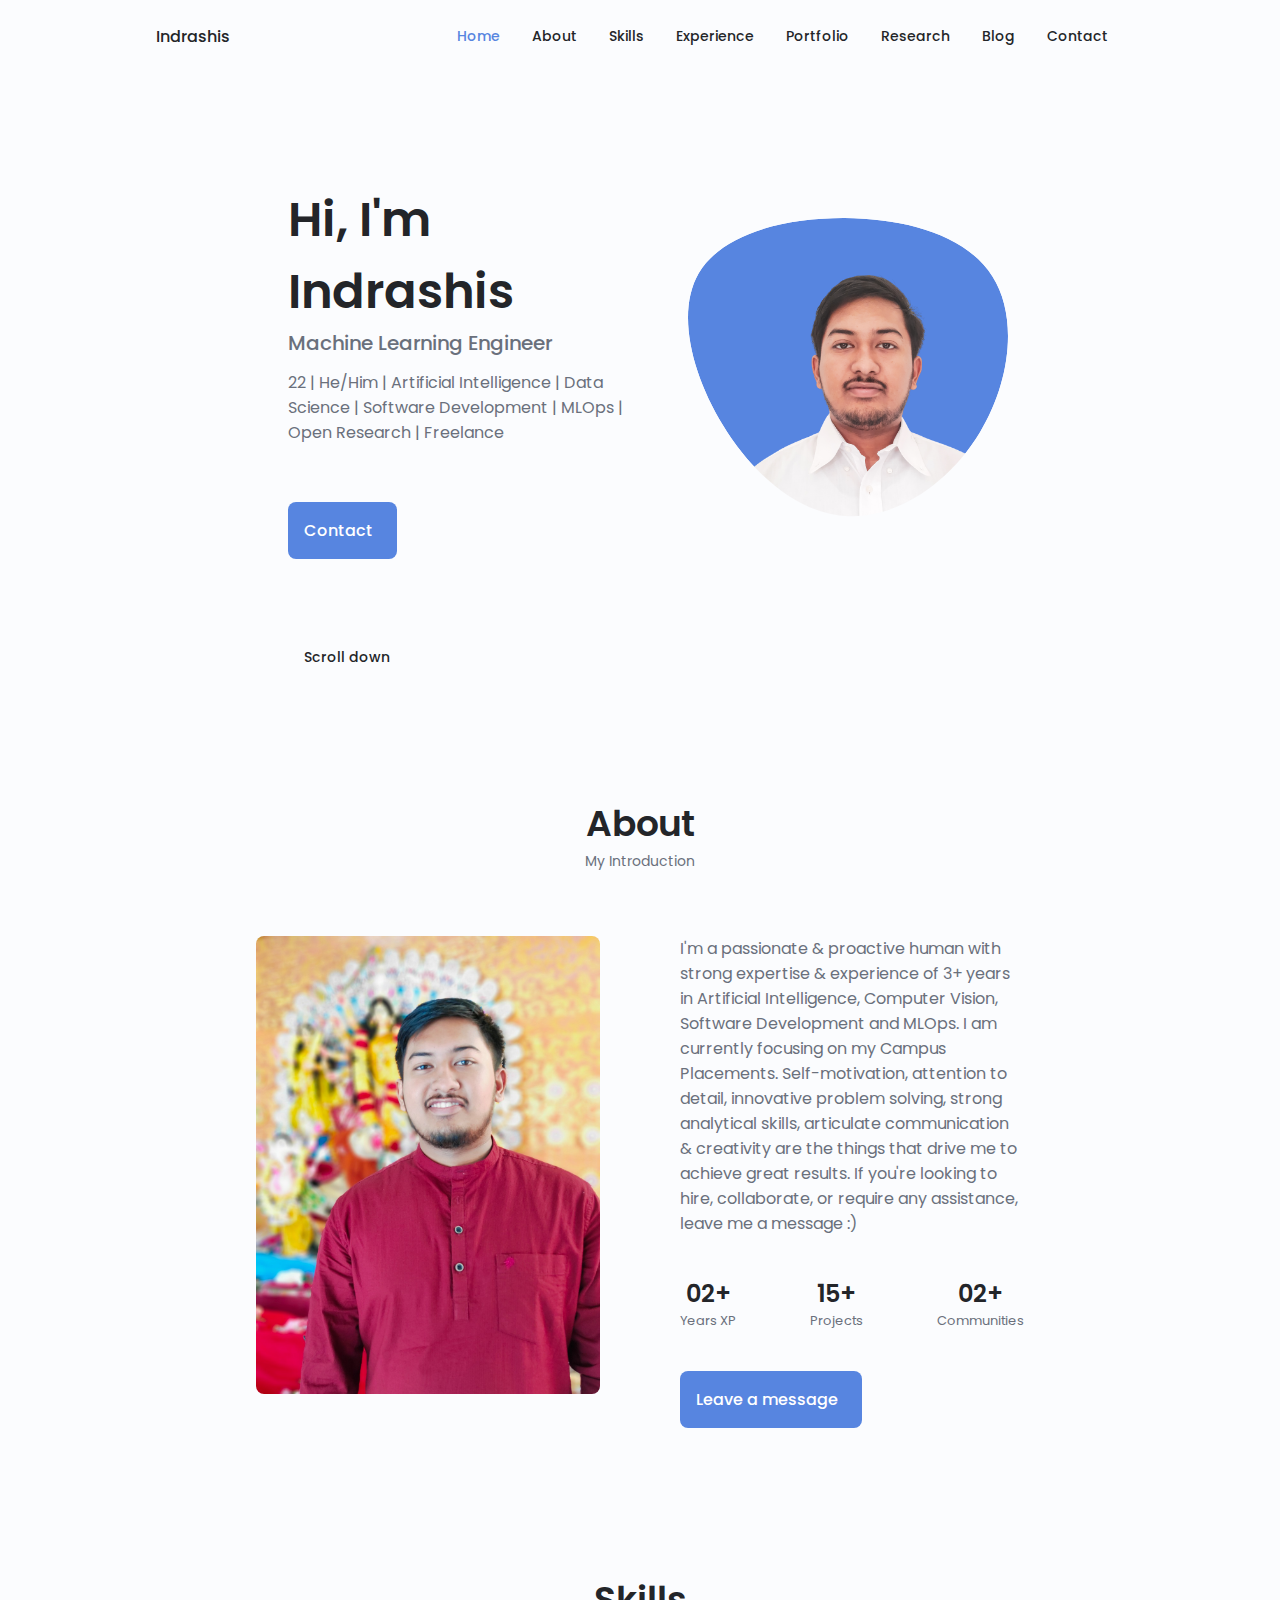
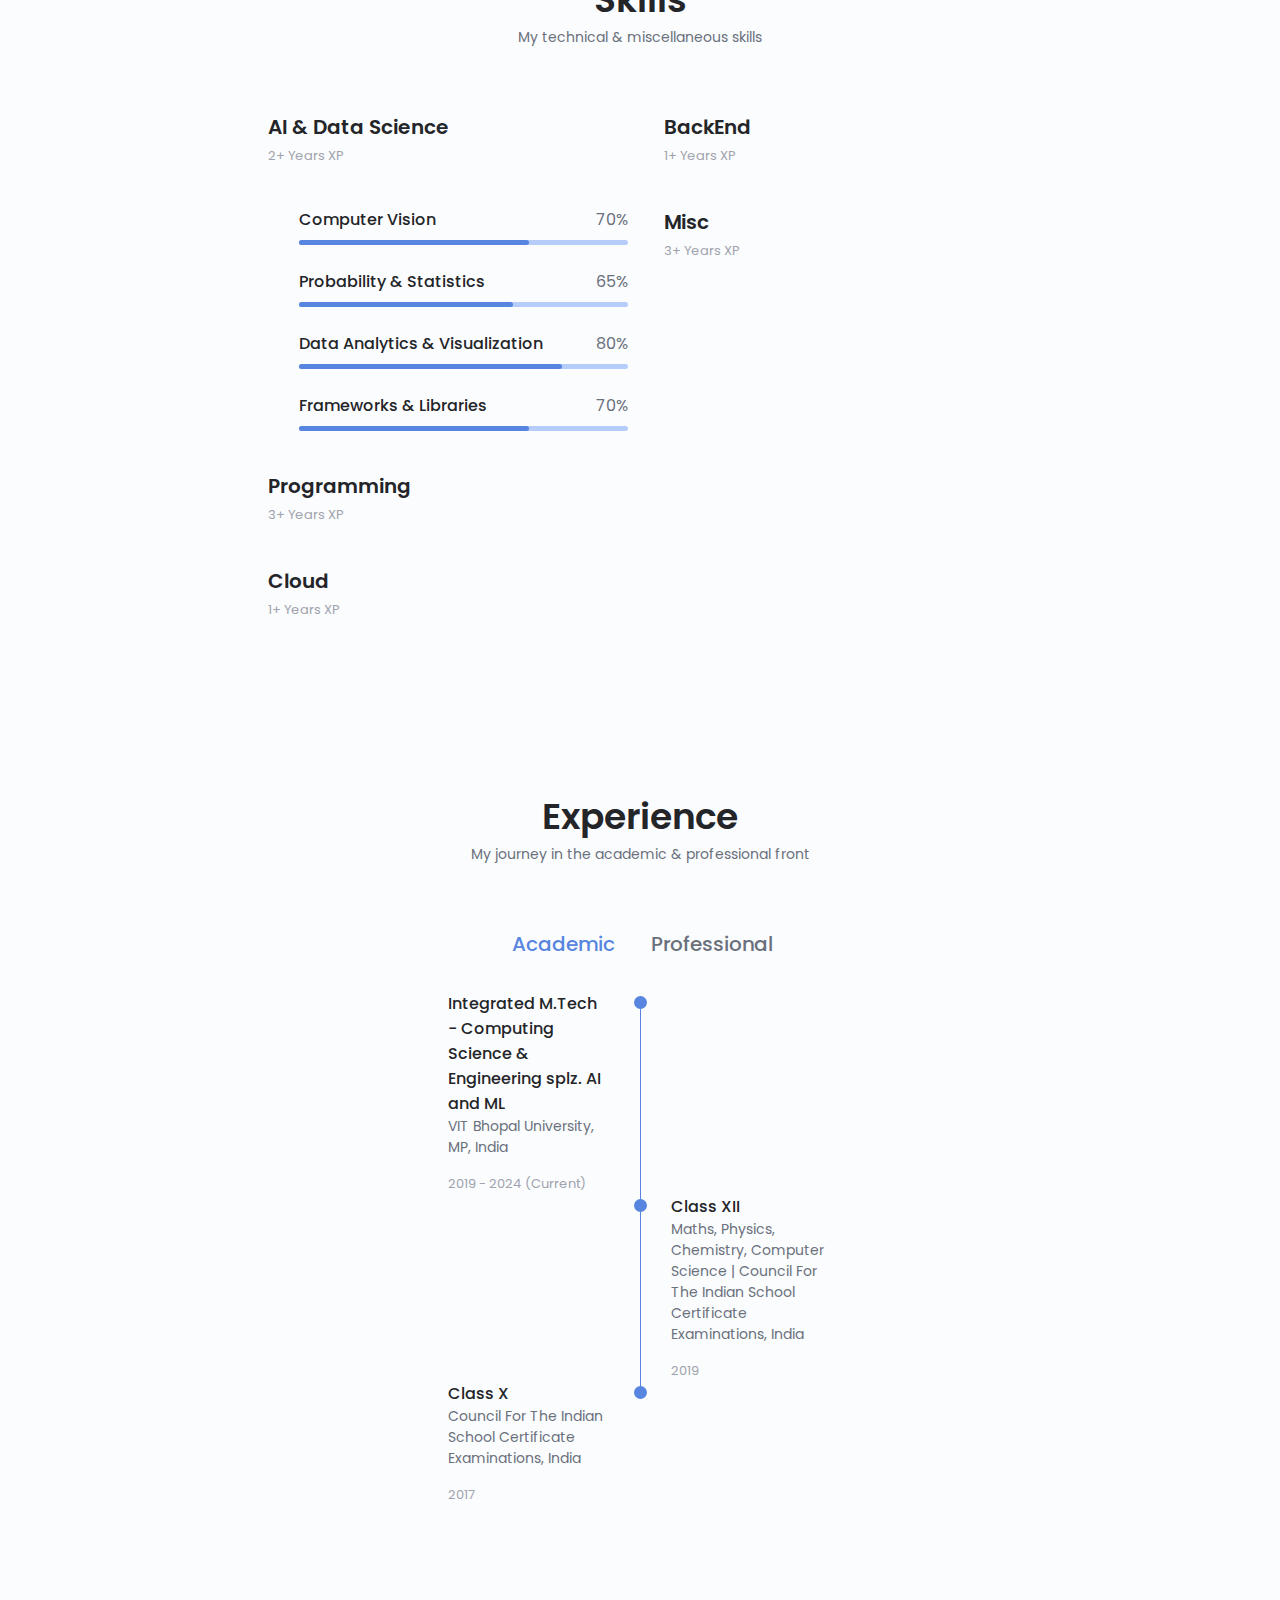
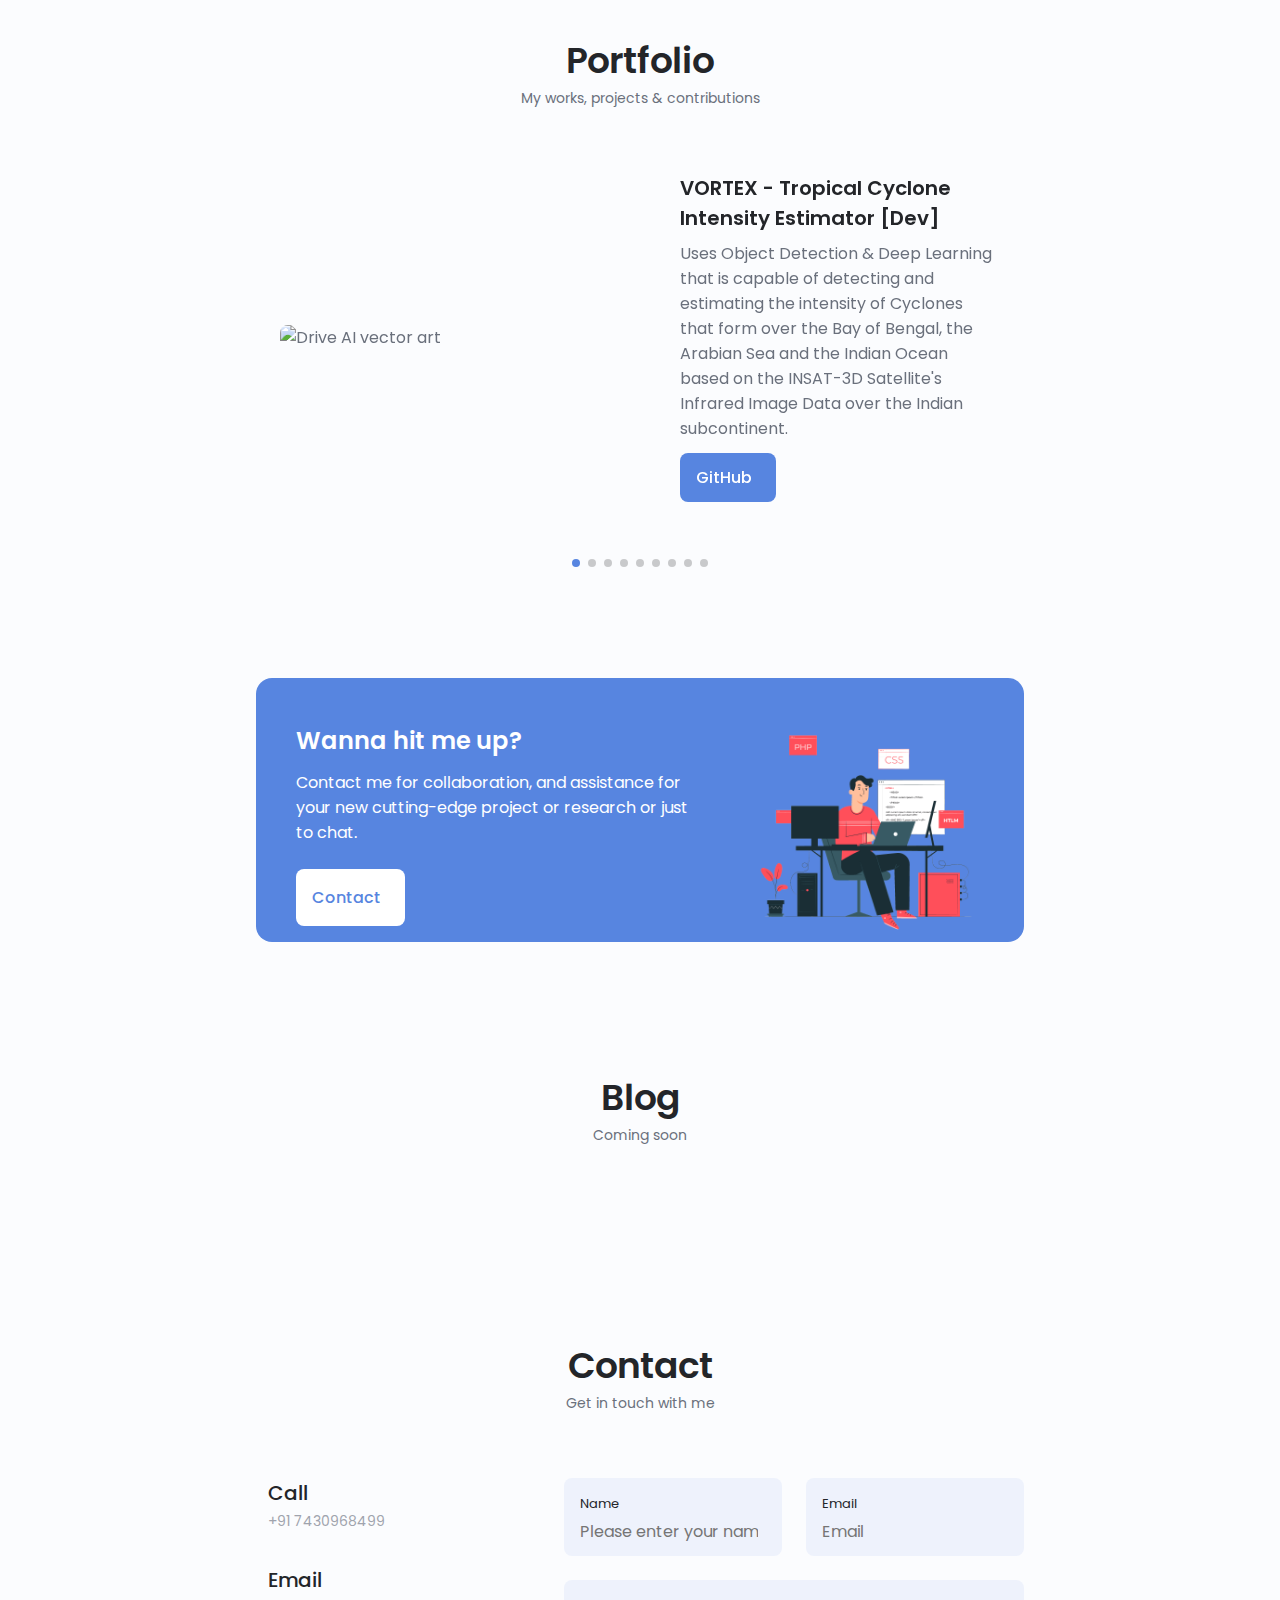
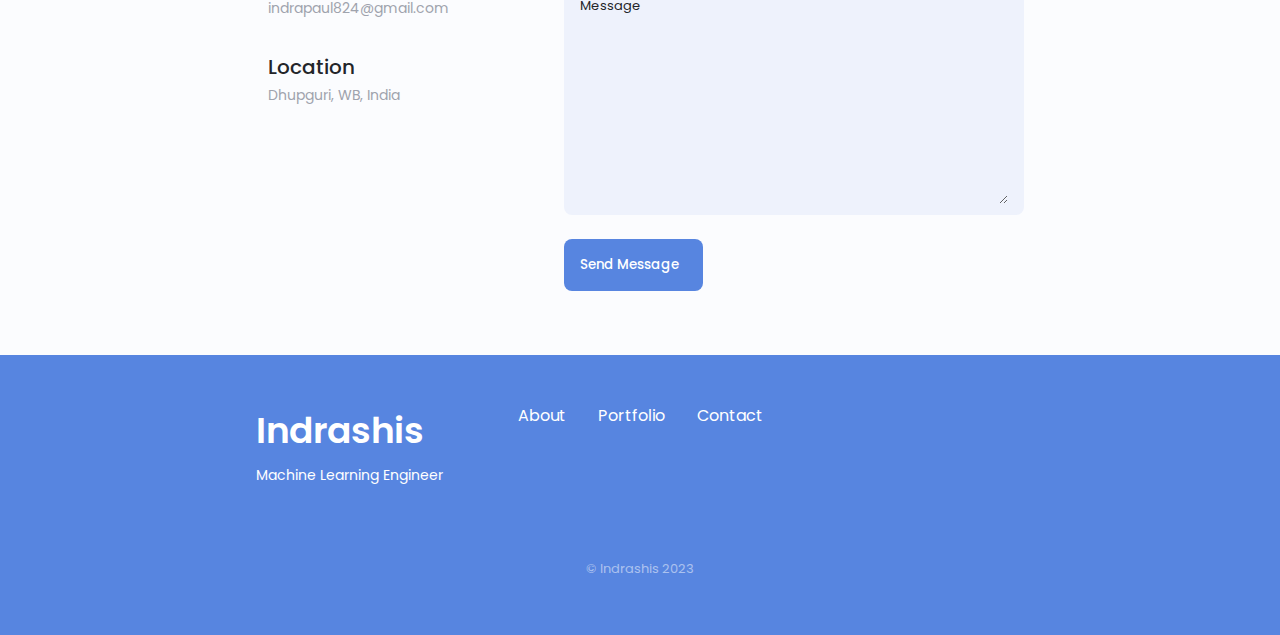
==== commit f407237a: "Add google analytics to website" ====
--- a/index.html
+++ b/index.html
@@ -1,6 +1,15 @@
 <!DOCTYPE html>
     <html lang="en">
     <head>
+        <!-- Google tag (gtag.js) -->
+        <script async src="https://www.googletagmanager.com/gtag/js?id=G-NZMBM5D60Z"></script>
+        <script>
+        window.dataLayer = window.dataLayer || [];
+        function gtag(){dataLayer.push(arguments);}
+        gtag('js', new Date());
+
+        gtag('config', 'G-NZMBM5D60Z');
+        </script>
         <meta charset="UTF-8">
         <meta name="viewport" content="width=device-width, initial-scale=1.0">
         <meta name="keywords" content="Indrashis Paul, Indrashis Paul GitHub, indrapaul824 github, indrapaul824 GitHub, IndraP24 github, indrap24 GitHub, indrapaul824, IndraP24, indrashis paul, indra, Artificial Intelligence, AI, Deep Learning, Machine Learning, DL, ML, 
@@ -17,6 +26,7 @@
 
         <title>Indrashis - Machine Learning Engineer | Portfolio</title>
     </head>
+    
     <body>
         <header class="header" id="header">
             <nav class="nav container">
@@ -832,7 +842,7 @@
                     <div class="swiper-wrapper">
 
                         <div class="portfolio__content grid swiper-slide">
-                            <img src="./assets/img/drive-ai.jpg" alt="Drive AI vector art" class="portfolio__img">
+                            <img src="https://raw.githubusercontent.com/indrapaul824/VORTEX/main/assets/img/favicon.png" alt="Drive AI vector art" class="portfolio__img">
     
                             <div class="portfolio__data">
                                 <h3 class="portfolio__title">VORTEX - Tropical Cyclone Intensity Estimator [Dev]</h3>
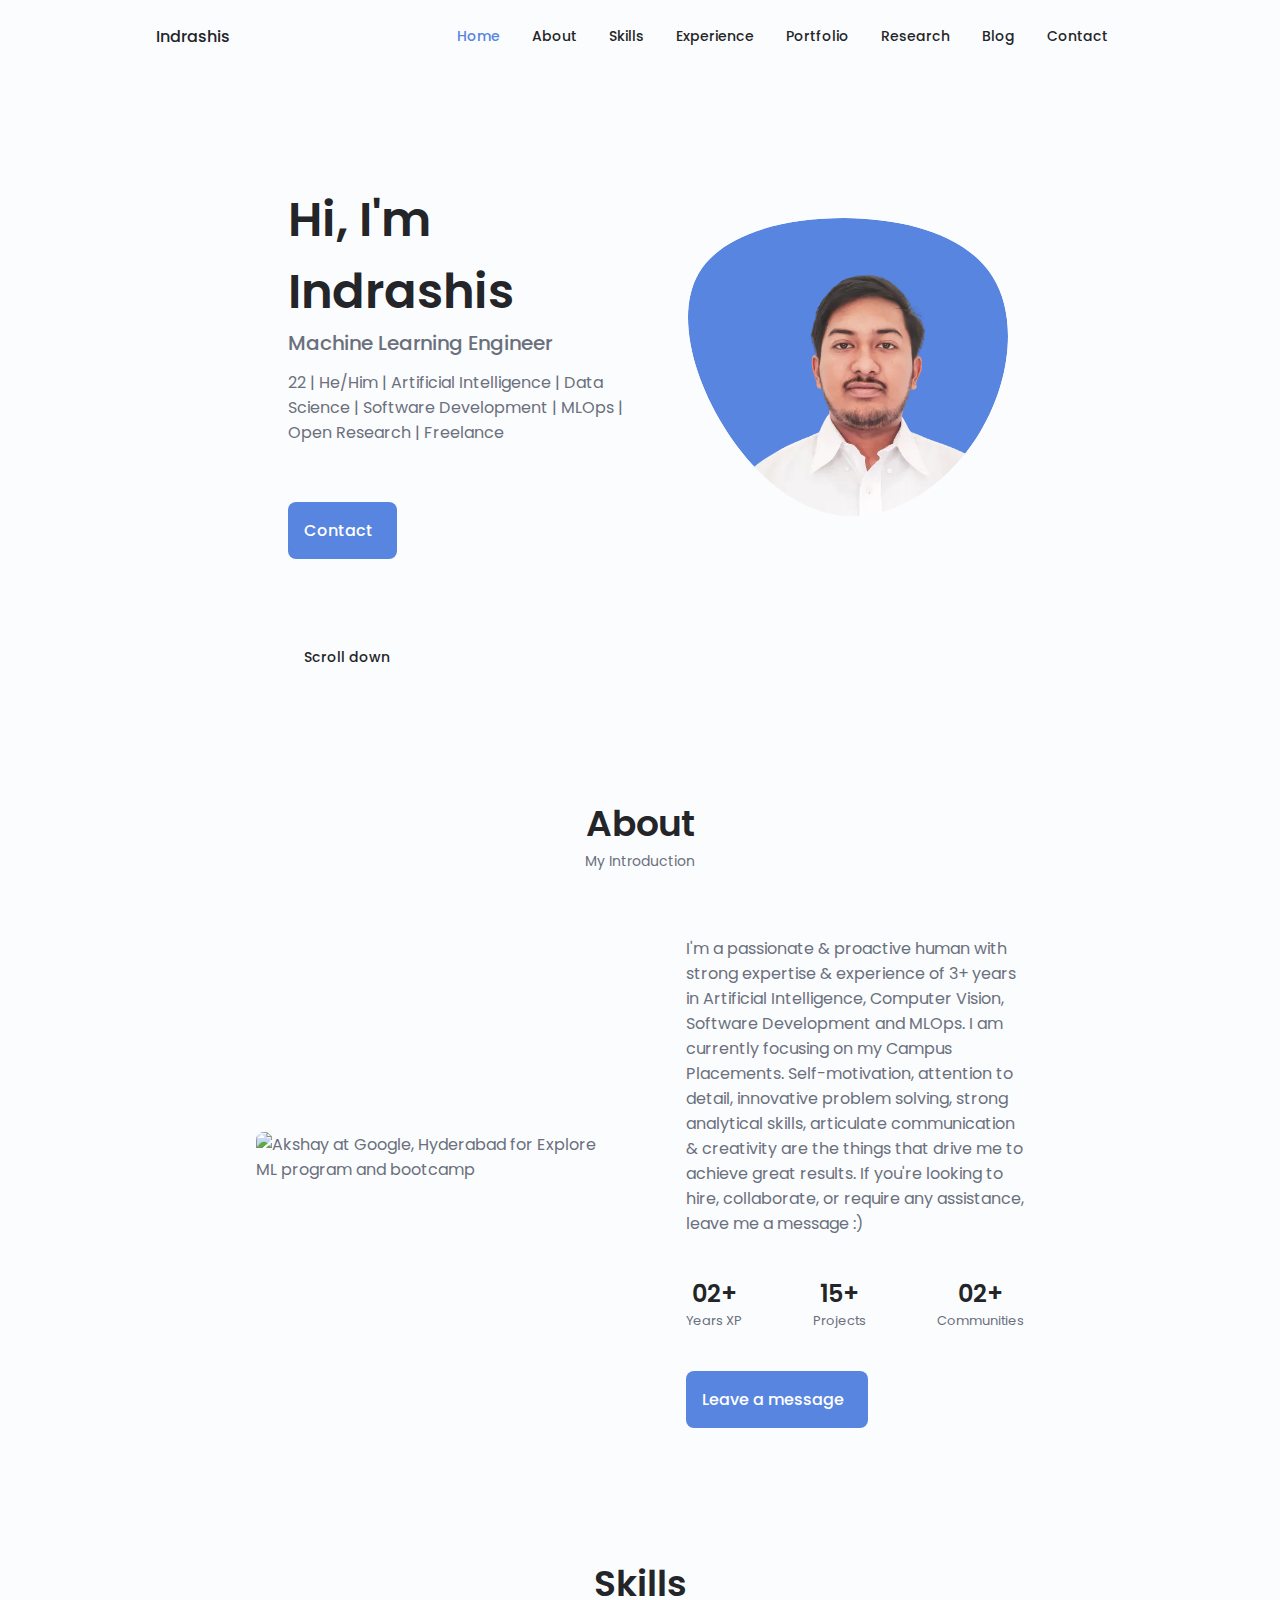
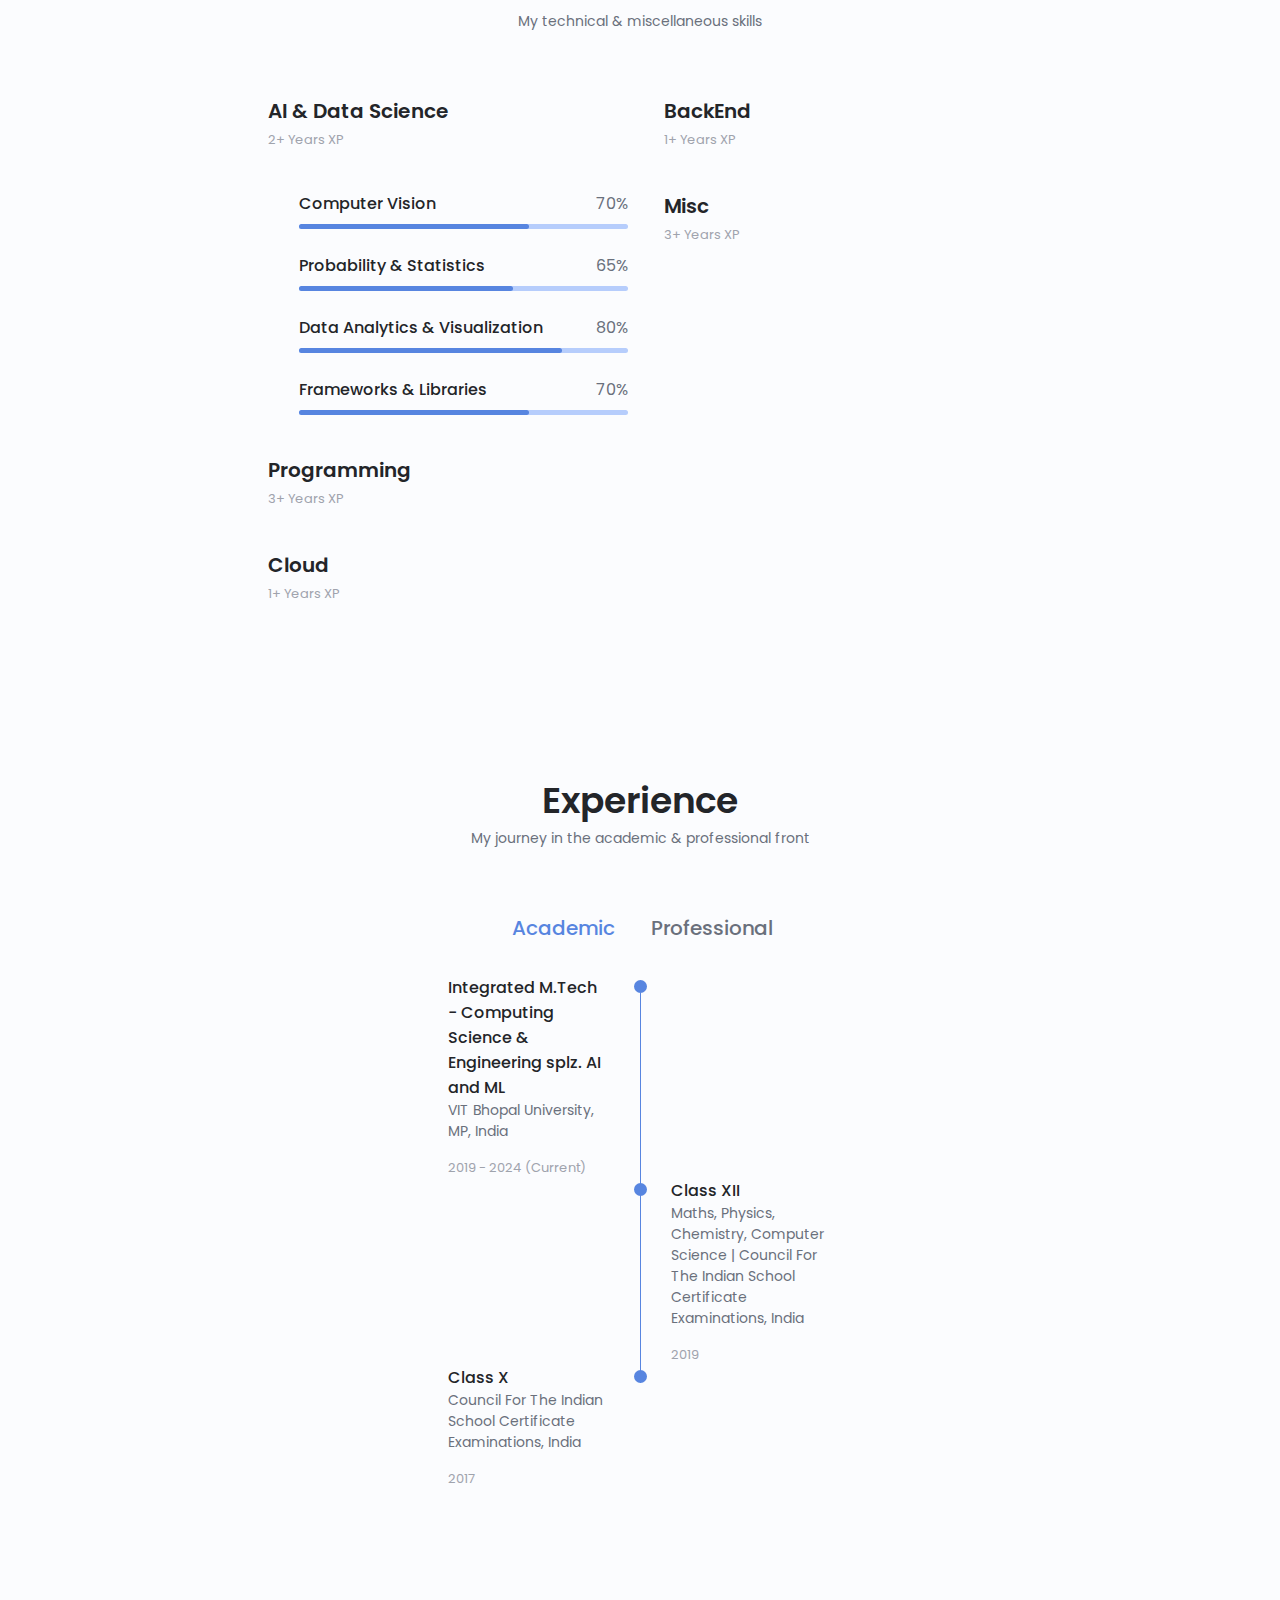
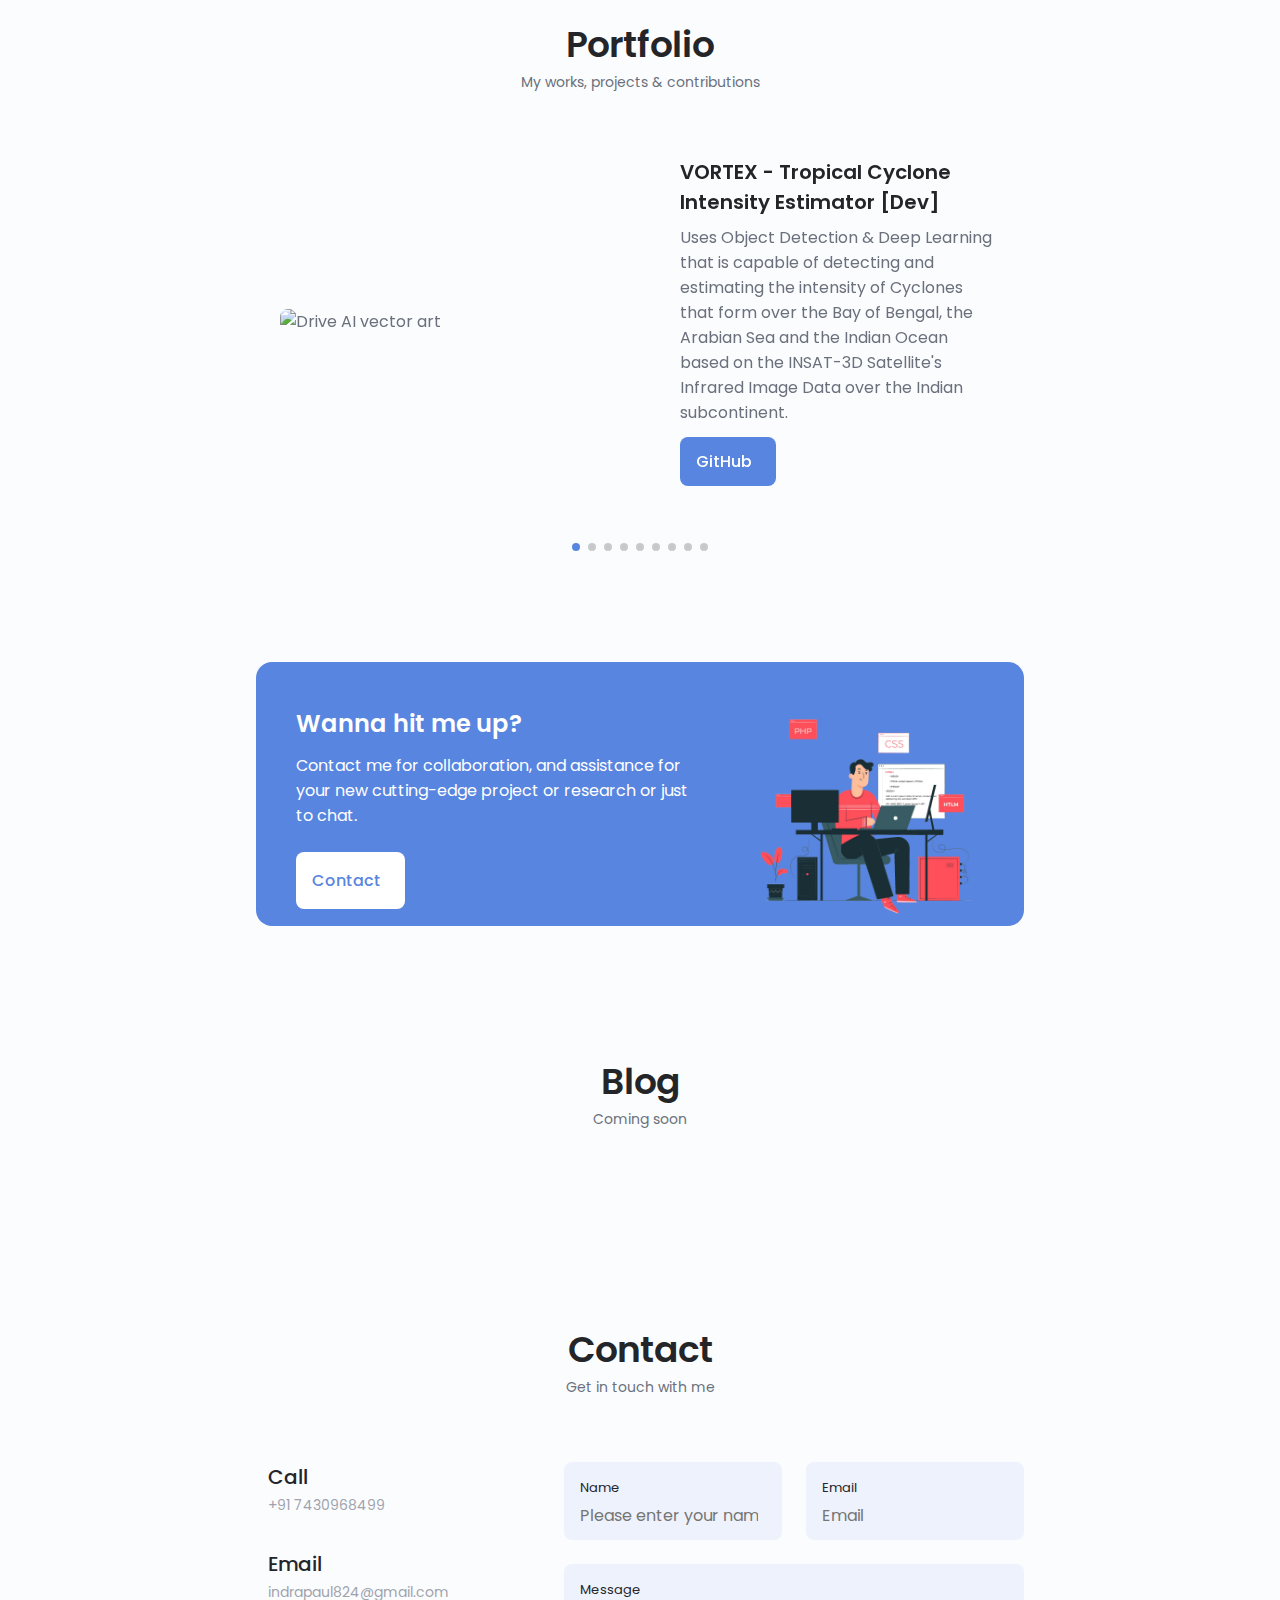
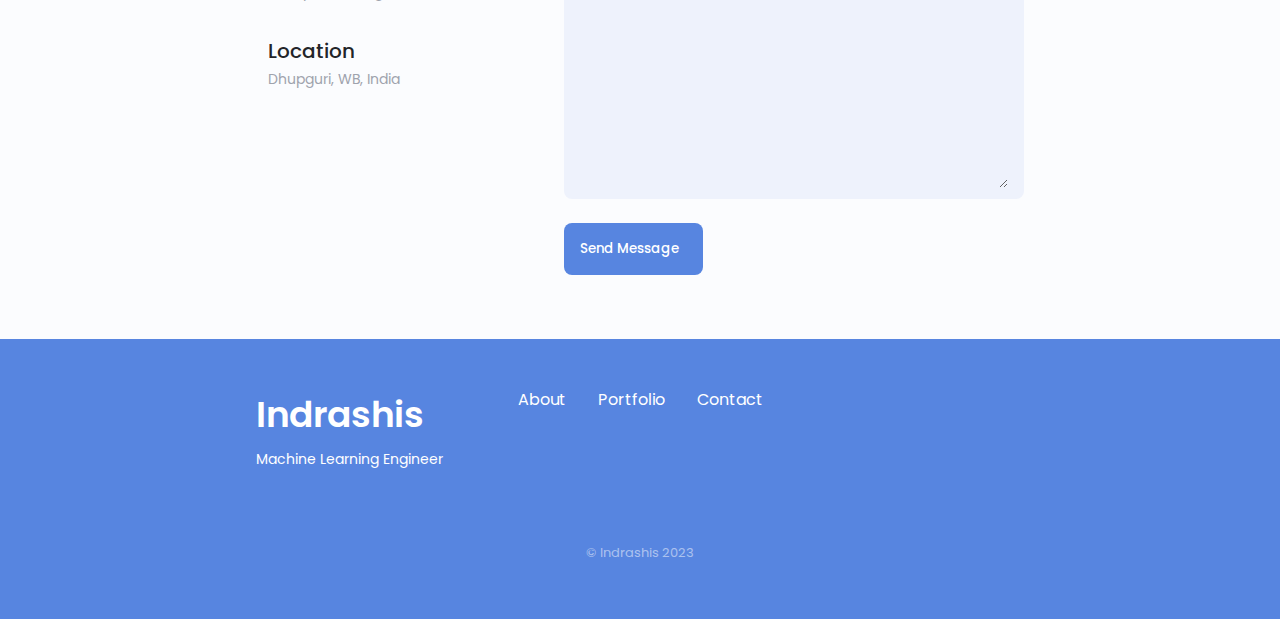
==== commit f95758ca: "Update image links" ====
--- a/index.html
+++ b/index.html
@@ -19,7 +19,7 @@
         <meta name="author" content="Indrashis Paul">
         <meta name="description" content="Hey there! I'm Indrashis. I'm a Machine Learning Engineer from India.">
 
-        <link rel="icon" href="./assets/img/favicon.png">
+        <link rel="icon" href="./assets/img/favicon.webp">
         <link rel="stylesheet" href="https://unicons.iconscout.com/release/v3.0.6/css/line.css">
         <link rel="stylesheet" href="./assets/css/swiper-bundle.min.css">
         <link rel="stylesheet" href="./assets/css/styles.css">
@@ -135,7 +135,7 @@
                                     129.362C2.45775 97.8511 -7.48481 59.1033 6.67581 34.5279C20.9871 10.1032 59.7028 
                                     -0.149132 97.9666 0.00163737C136.23 0.303176 174.193 10.857 190.312 36.4879Z"/>
 
-                                    <image class="home__blob-img" x="25" y="12" xlink:href="./assets/img/me-remove-bg.png"/>
+                                    <image class="home__blob-img" x="25" y="12" xlink:href="./assets/img/me-remove-bg.webp"/>
 
                                 </g>
                             </svg>
@@ -855,7 +855,7 @@
                         </div>
 
                         <div class="portfolio__content grid swiper-slide">
-                            <img src="./assets/img/heart.png" alt="OnlyGANs library icon" class="portfolio__img">
+                            <img src="./assets/img/heart.webp" alt="OnlyGANs library icon" class="portfolio__img">
     
                             <div class="portfolio__data">
                                 <h3 class="portfolio__title">Manual Parameter Tuner</h3>
@@ -874,7 +874,7 @@
                         </div>
 
                         <div class="portfolio__content grid swiper-slide">
-                            <img src="./assets/img/starry_night.png" alt="" class="portfolio__img">
+                            <img src="./assets/img/starry_night.webp" alt="" class="portfolio__img">
     
                             <div class="portfolio__data">
                                 <h3 class="portfolio__title">Mental Health Prediction from Survey Data</h3>
@@ -887,7 +887,7 @@
                         </div>
 
                         <div class="portfolio__content grid swiper-slide">
-                            <img src="./assets/img/image-sr.png" alt="" class="portfolio__img">
+                            <img src="./assets/img/image-sr.webp" alt="" class="portfolio__img">
     
                             <div class="portfolio__data">
                                 <h3 class="portfolio__title">Image Super-Resolution GAN</h3>
@@ -901,7 +901,7 @@
                         </div>
 
                         <div class="portfolio__content grid swiper-slide">
-                            <img src="./assets/img/neuralBlack.png" alt="neural black vector art" class="portfolio__img">
+                            <img src="./assets/img/neuralBlack.webp" alt="neural black vector art" class="portfolio__img">
     
                             <div class="portfolio__data">
                                 <h3 class="portfolio__title">Neural Black - Brain Tumor Diagnosis System</h3>
@@ -916,7 +916,7 @@
                         </div>
                           
                         <div class="portfolio__content grid swiper-slide">
-                            <img src="./assets/img/third-eye.png" alt="Third Eye vector art" class="portfolio__img">
+                            <img src="./assets/img/third-eye.webp" alt="Third Eye vector art" class="portfolio__img">
     
                             <div class="portfolio__data">
                                 <h3 class="portfolio__title">Third Eye - Intrusion Detection System</h3>
@@ -932,7 +932,7 @@
                         </div>
 
                         <div class="portfolio__content grid swiper-slide">
-                            <img src="./assets/img/malware.png" alt="Malware icon" class="portfolio__img">
+                            <img src="./assets/img/malware.webp" alt="Malware icon" class="portfolio__img">
     
                             <div class="portfolio__data">
                                 <h3 class="portfolio__title">Malware Prediction</h3>
@@ -947,7 +947,7 @@
                         </div>
 
                         <div class="portfolio__content grid swiper-slide">
-                            <img src="./assets/img/stock-bot.png" alt="Stock bot icon" class="portfolio__img">
+                            <img src="./assets/img/stock-bot.webp" alt="Stock bot icon" class="portfolio__img">
     
                             <div class="portfolio__data">
                                 <h3 class="portfolio__title">Stock Bot</h3>
@@ -961,7 +961,7 @@
                         </div>
 
                         <div class="portfolio__content grid swiper-slide">
-                            <img src="./assets/img/tofu.png" alt="" class="portfolio__img">
+                            <img src="./assets/img/tofu.webp" alt="" class="portfolio__img">
     
                             <div class="portfolio__data">
                                 <h3 class="portfolio__title">Tofu - Deep Learning Framework</h3>
@@ -1002,7 +1002,7 @@
                             </a>
                         </div>
     
-                        <img src="./assets/img/contact.png" alt="Web Development vector art taken from internet symbolizing services that I do. Credits to original author" class="project__img">
+                        <img src="./assets/img/contact.webp" alt="Web Development vector art taken from internet symbolizing services that I do. Credits to original author" class="project__img">
                     </div>
                 </div>
             </section>
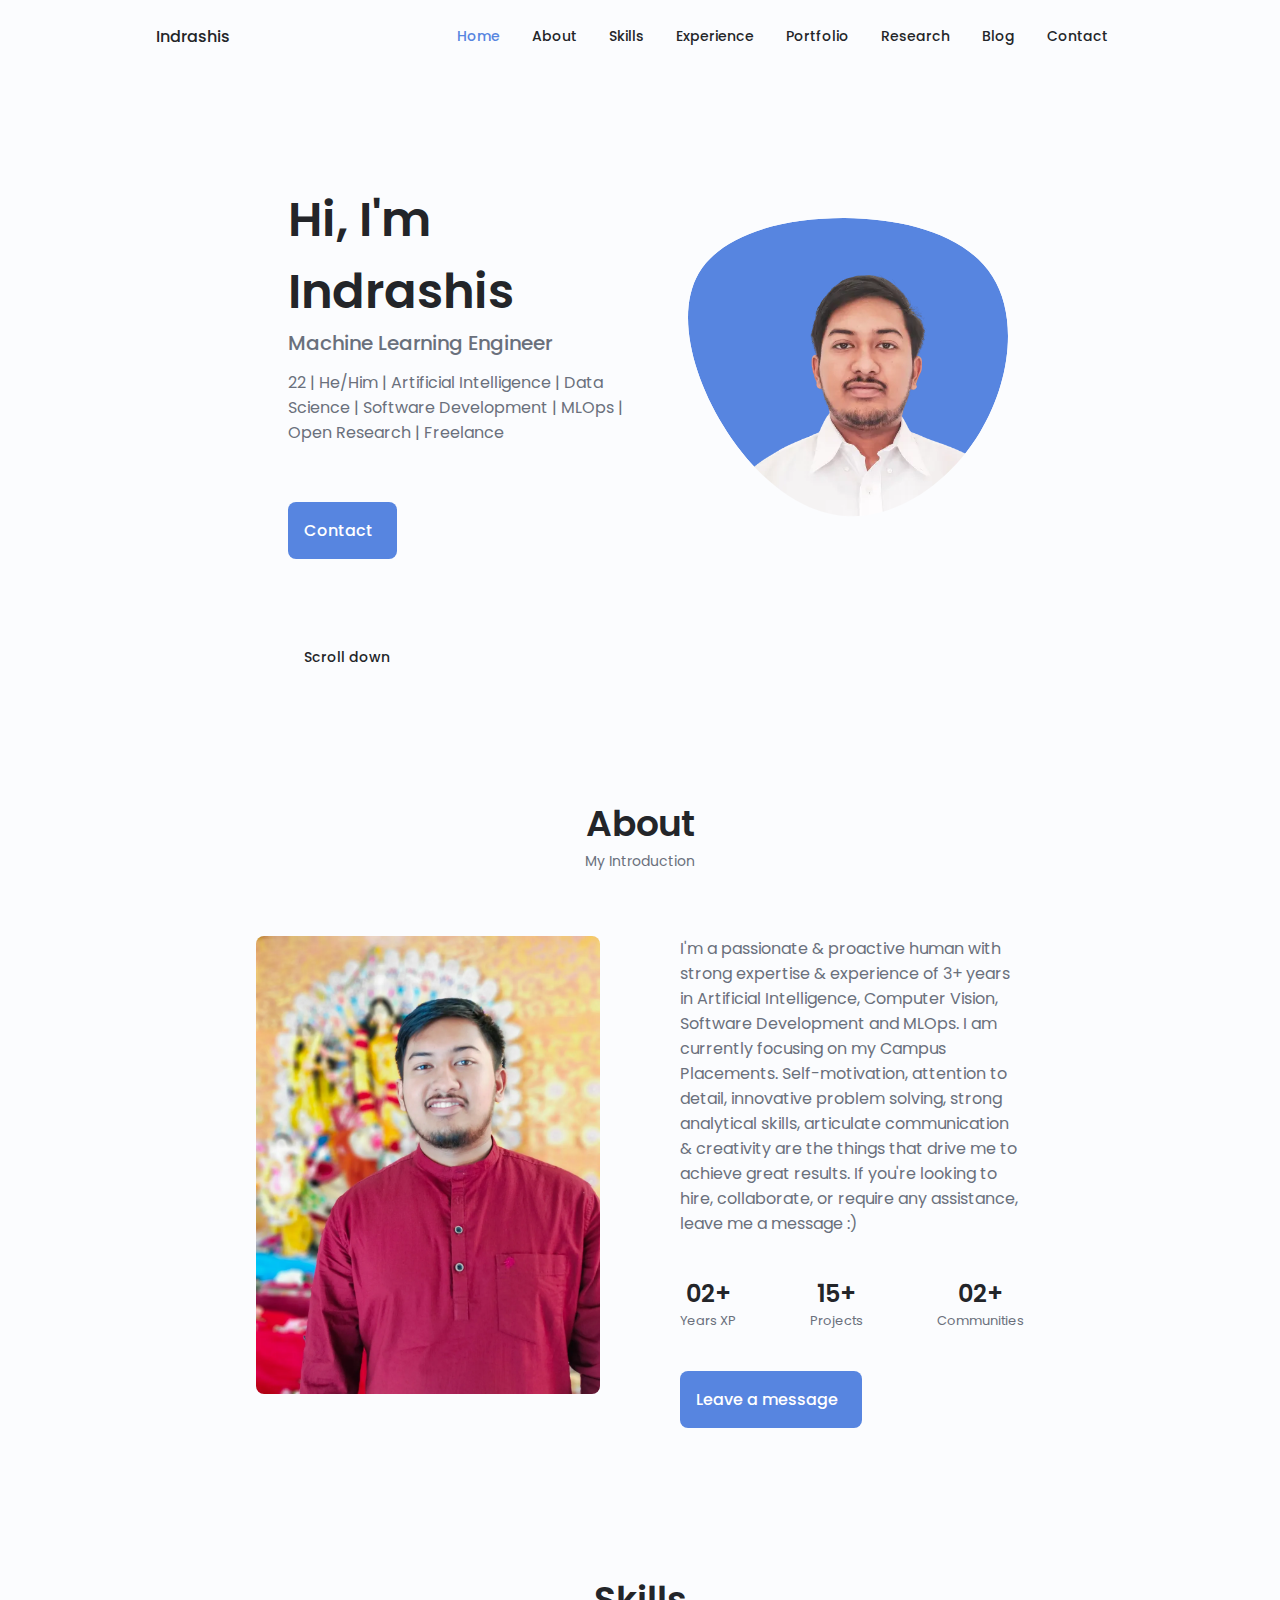
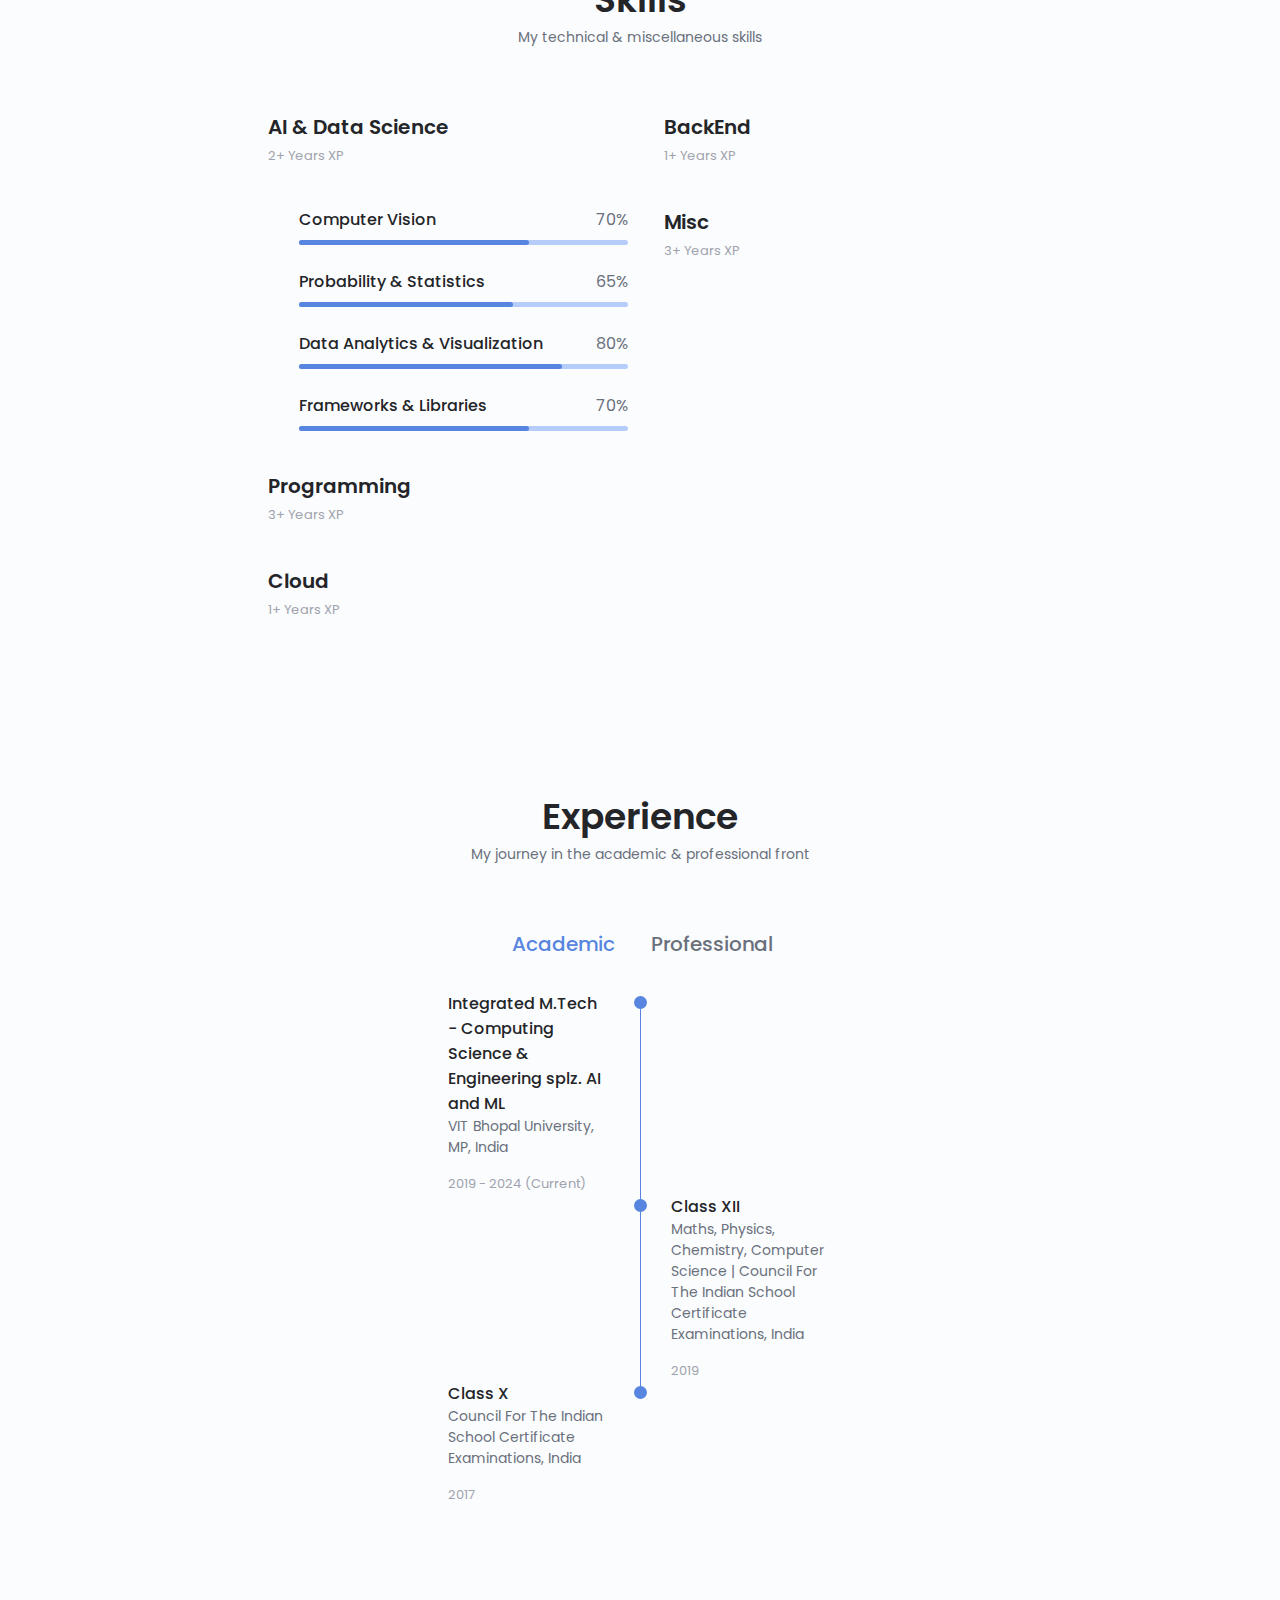
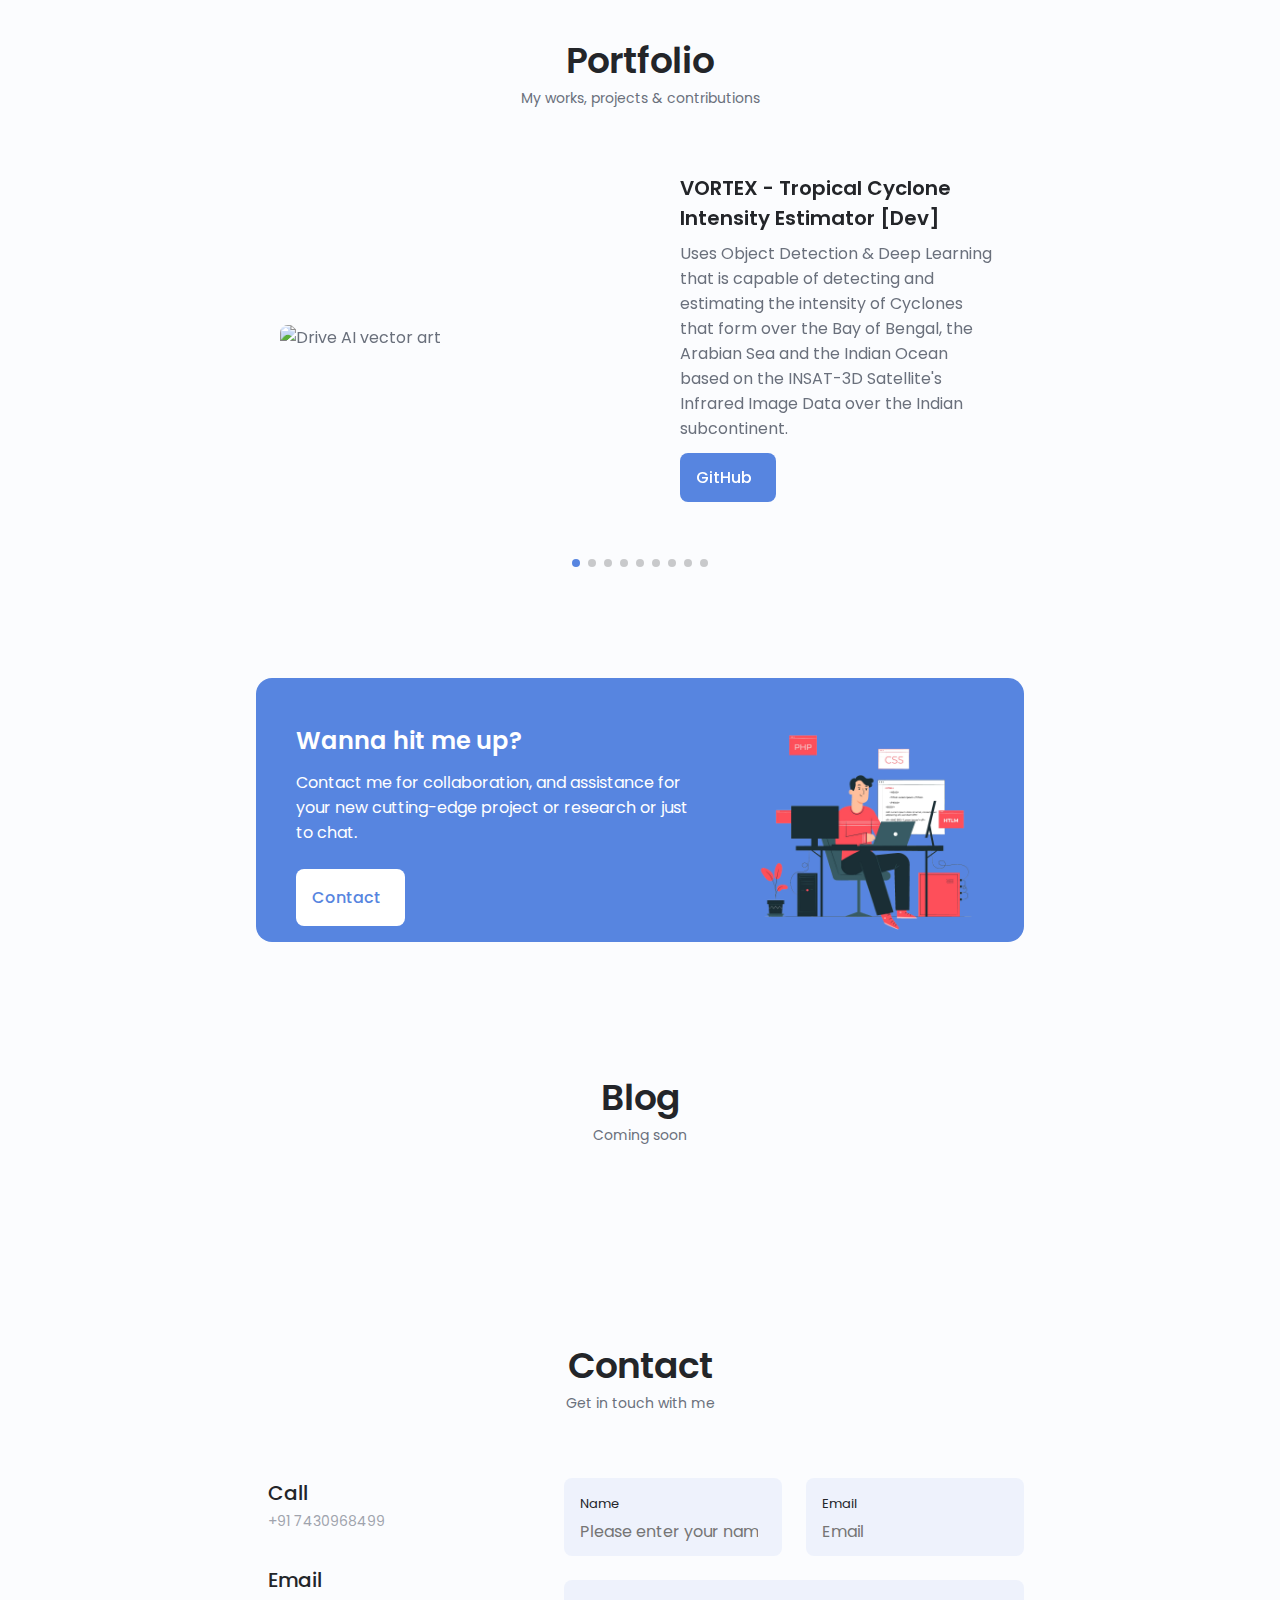
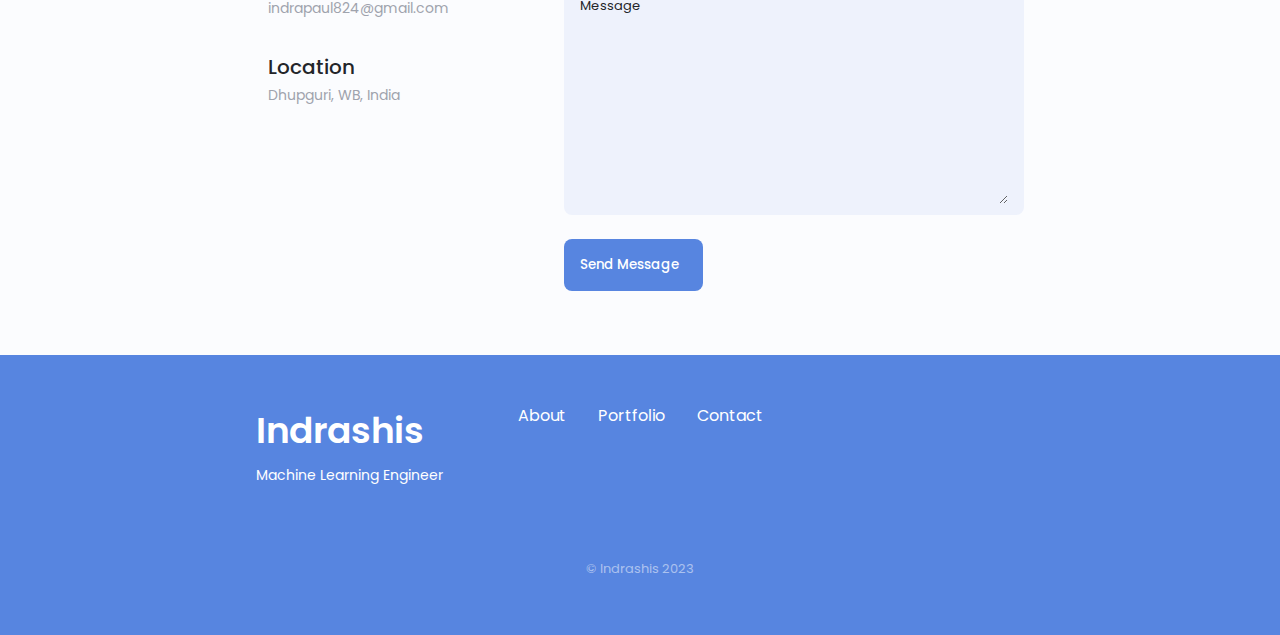
==== commit 14adfaea: "Update images from jpg to webp format" ====
--- a/index.html
+++ b/index.html
@@ -1,6 +1,7 @@
 <!DOCTYPE html>
     <html lang="en">
     <head>
+        <meta name="google-site-verification" content="LE8oOakjxBhO0ta1wHgS0Ky5CzvG4neN-QJIYWIYfD0" />
         <!-- Google tag (gtag.js) -->
         <script async src="https://www.googletagmanager.com/gtag/js?id=G-NZMBM5D60Z"></script>
         <script>
@@ -168,7 +169,7 @@
                 <span class="section__subtitle">My Introduction</span>
 
                 <div class="about__container container grid">
-                    <img src="./assets/img/me.jpg" alt="Akshay at Google, Hyderabad for Explore ML program and bootcamp" class="about__img">
+                    <img src="./assets/img/me.webp" alt="Akshay at Google, Hyderabad for Explore ML program and bootcamp" class="about__img">
 
                     <div class="about__data">
                         <p class="about__description">
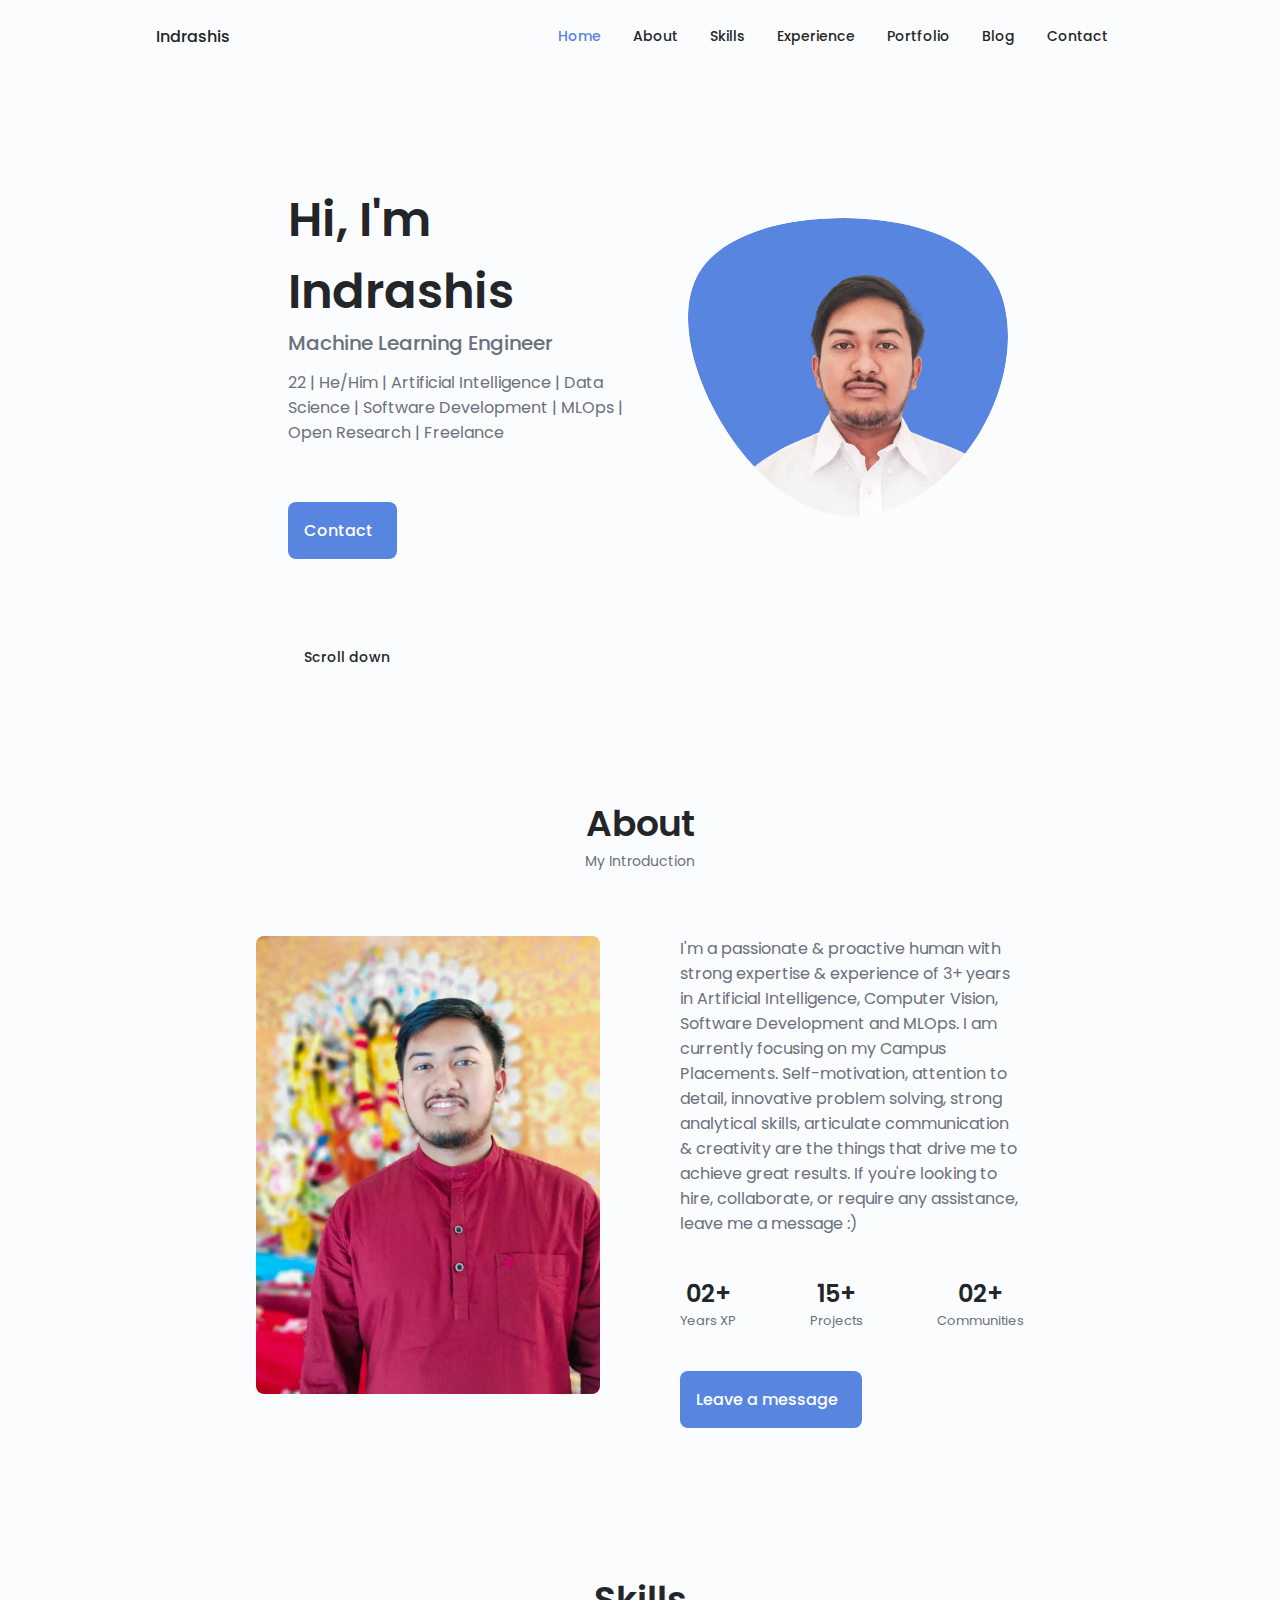
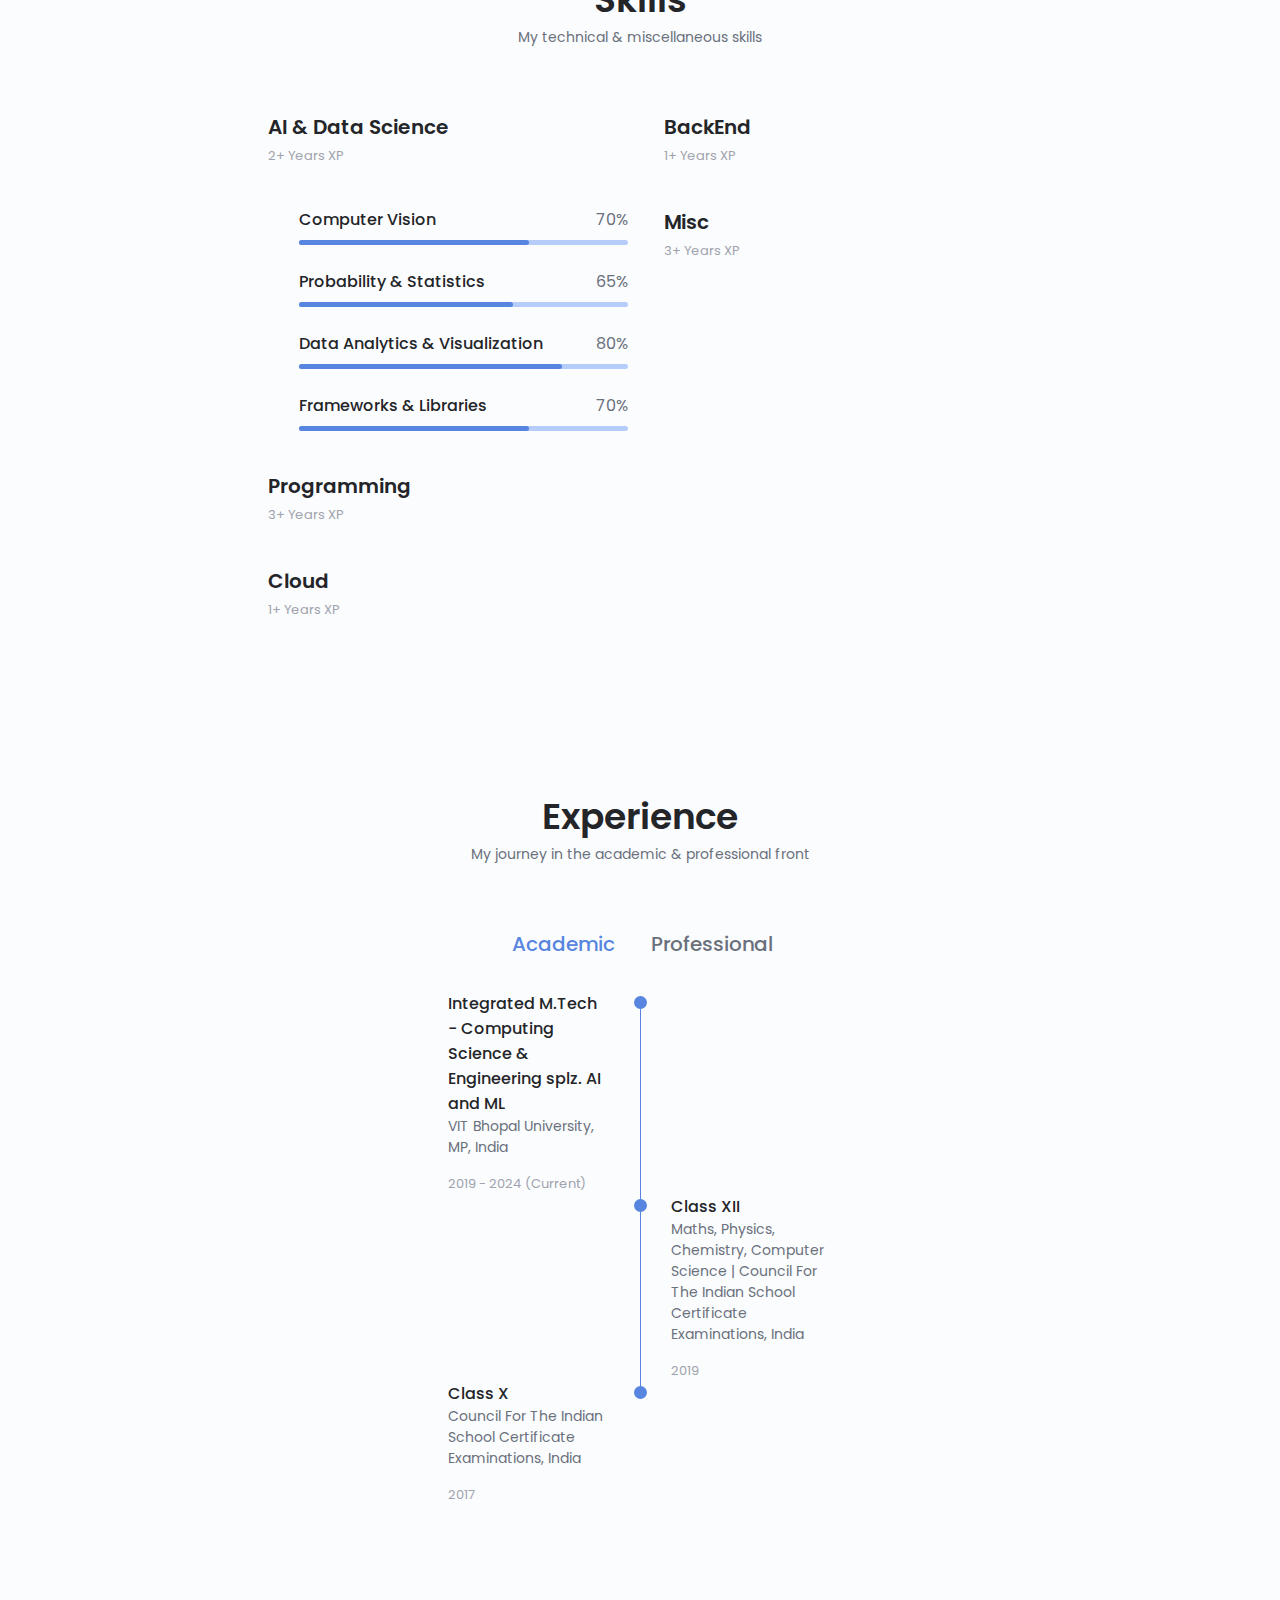
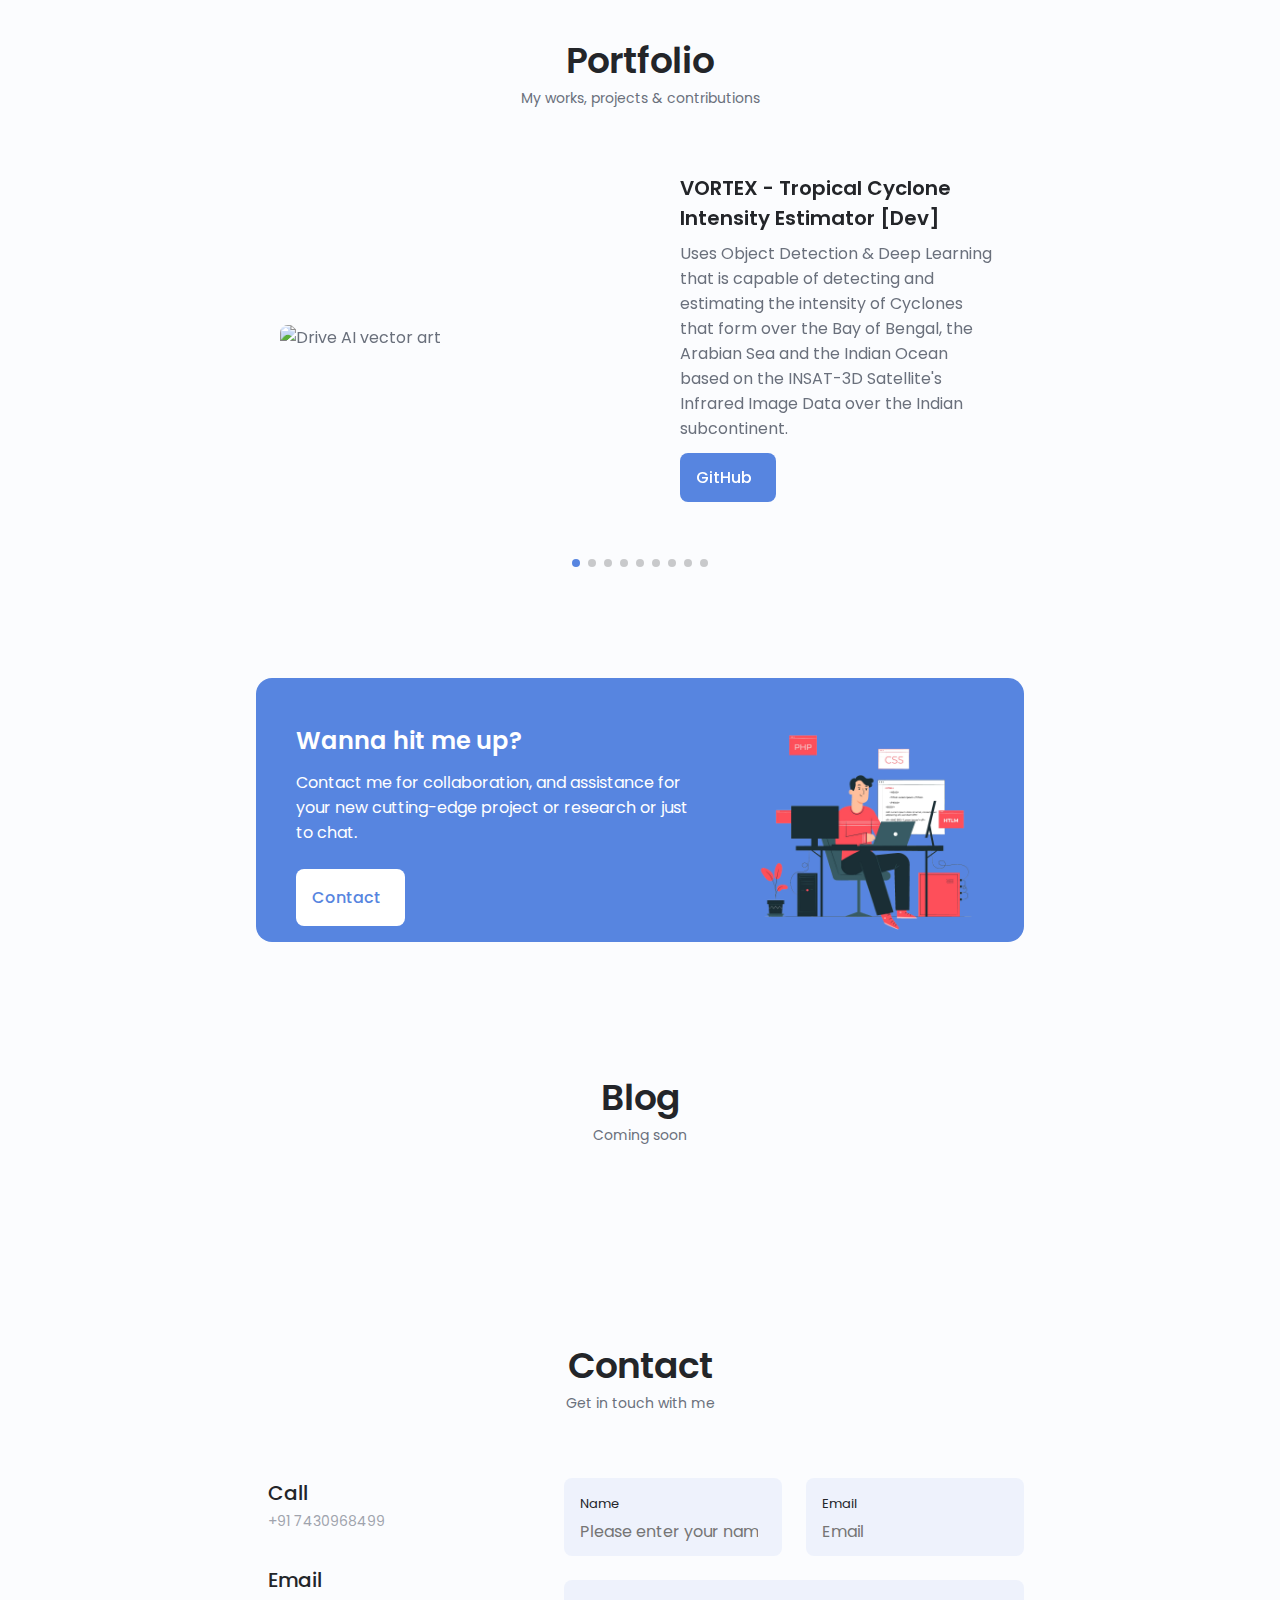
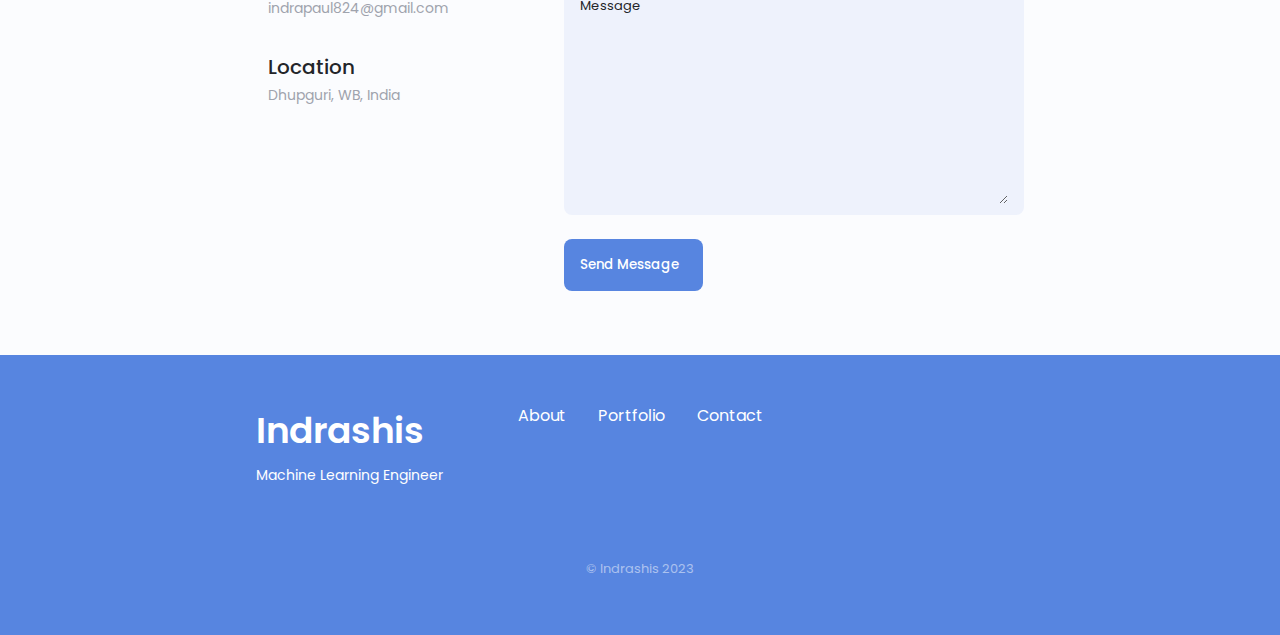
==== commit c4753418: "Update nav links" ====
--- a/index.html
+++ b/index.html
@@ -68,12 +68,6 @@
                         <li class="nav__item">
                             <a href="#portfolio" class="nav__link">
                                 <i class="uil uil-scenery nav__icon"></i> Portfolio
-                            </a>
-                        </li>
-
-                        <li class="nav__item">
-                            <a href="#research" class="nav__link">
-                                <i class="uil uil-flask nav__icon"></i> Research
                             </a>
                         </li>
 
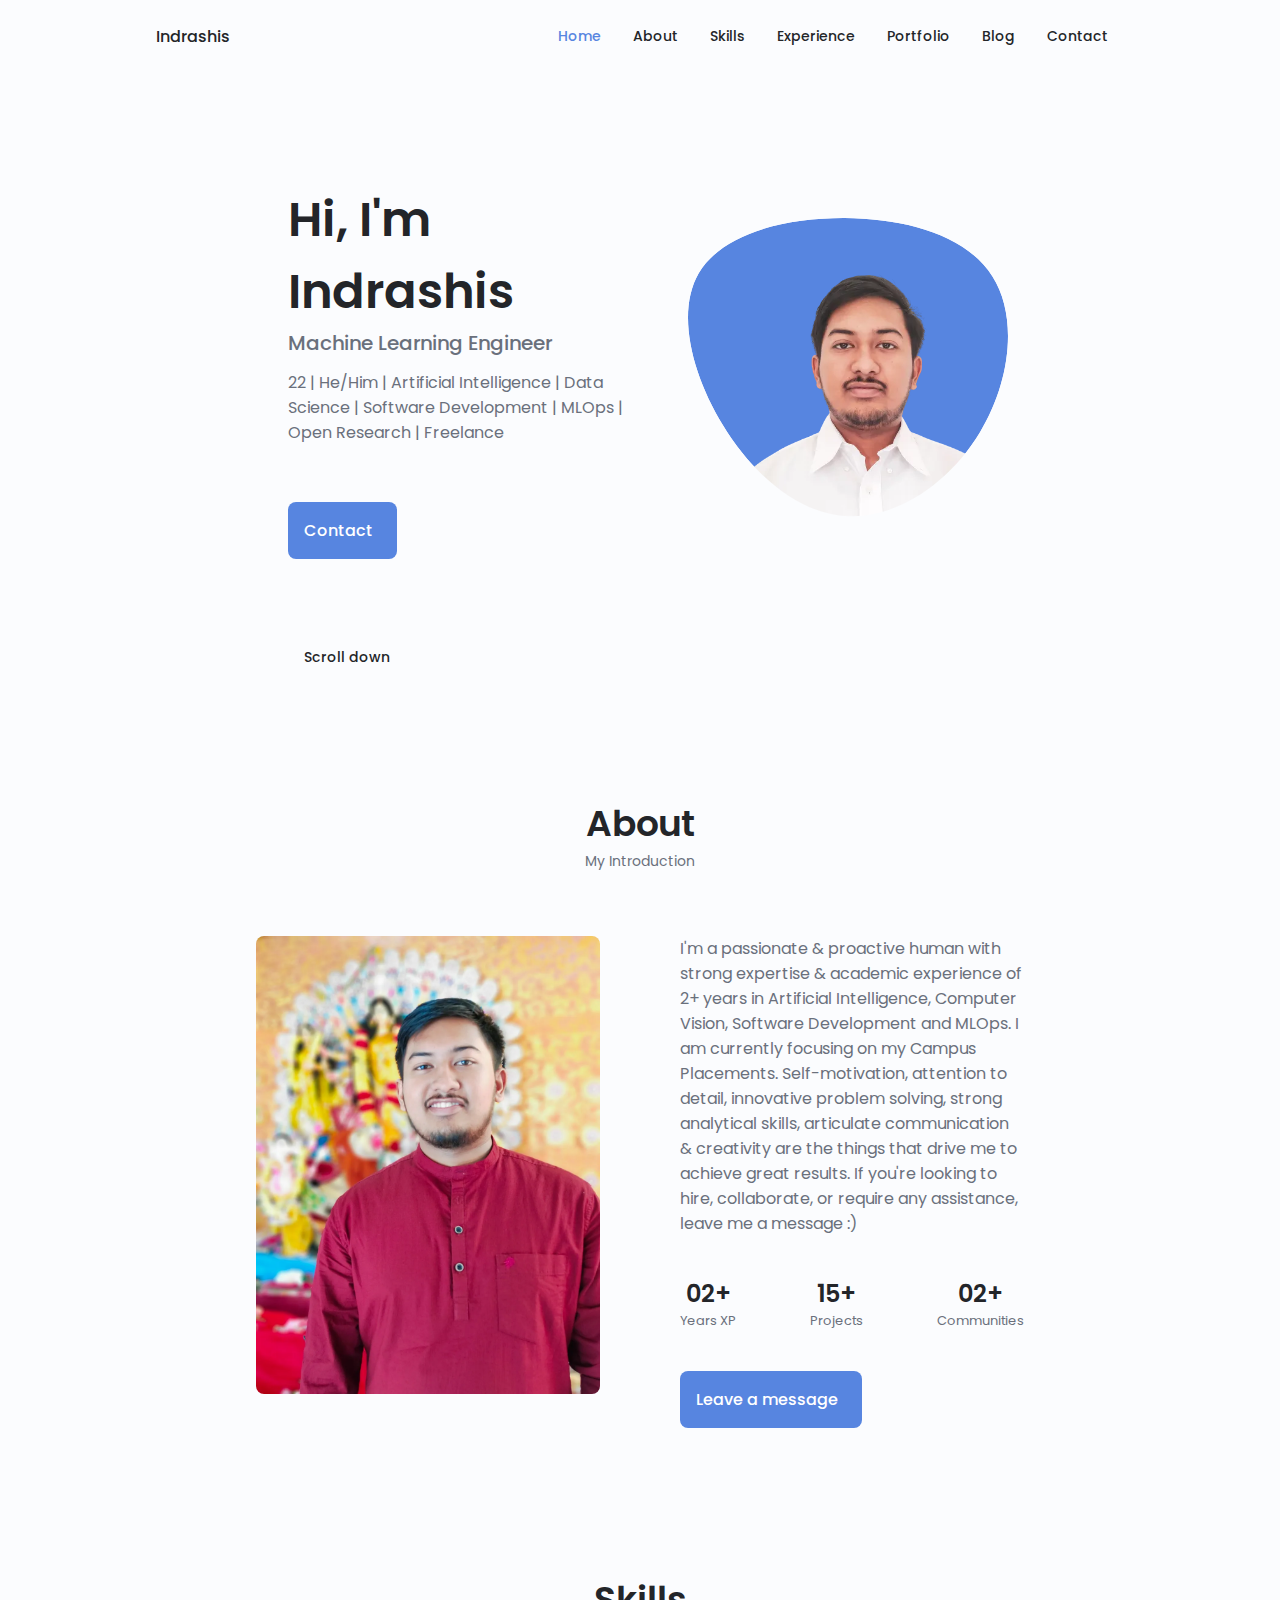
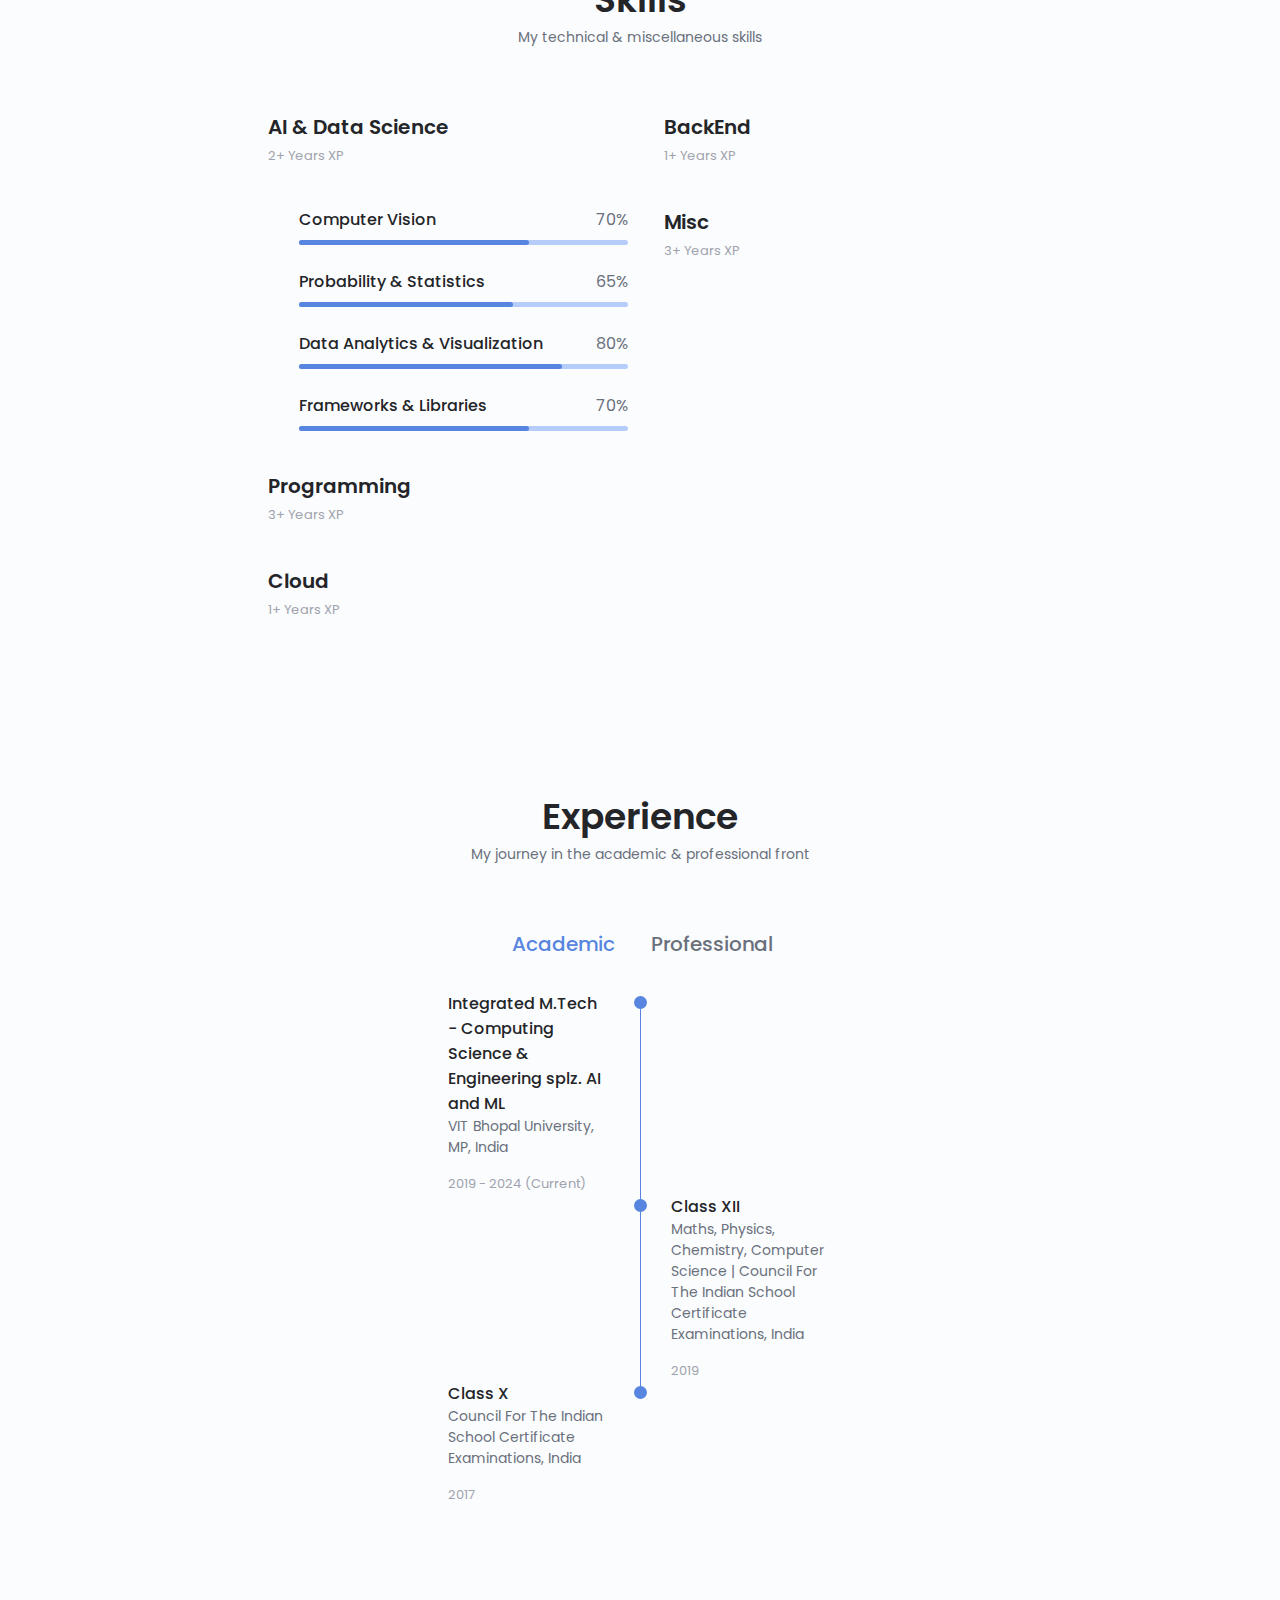
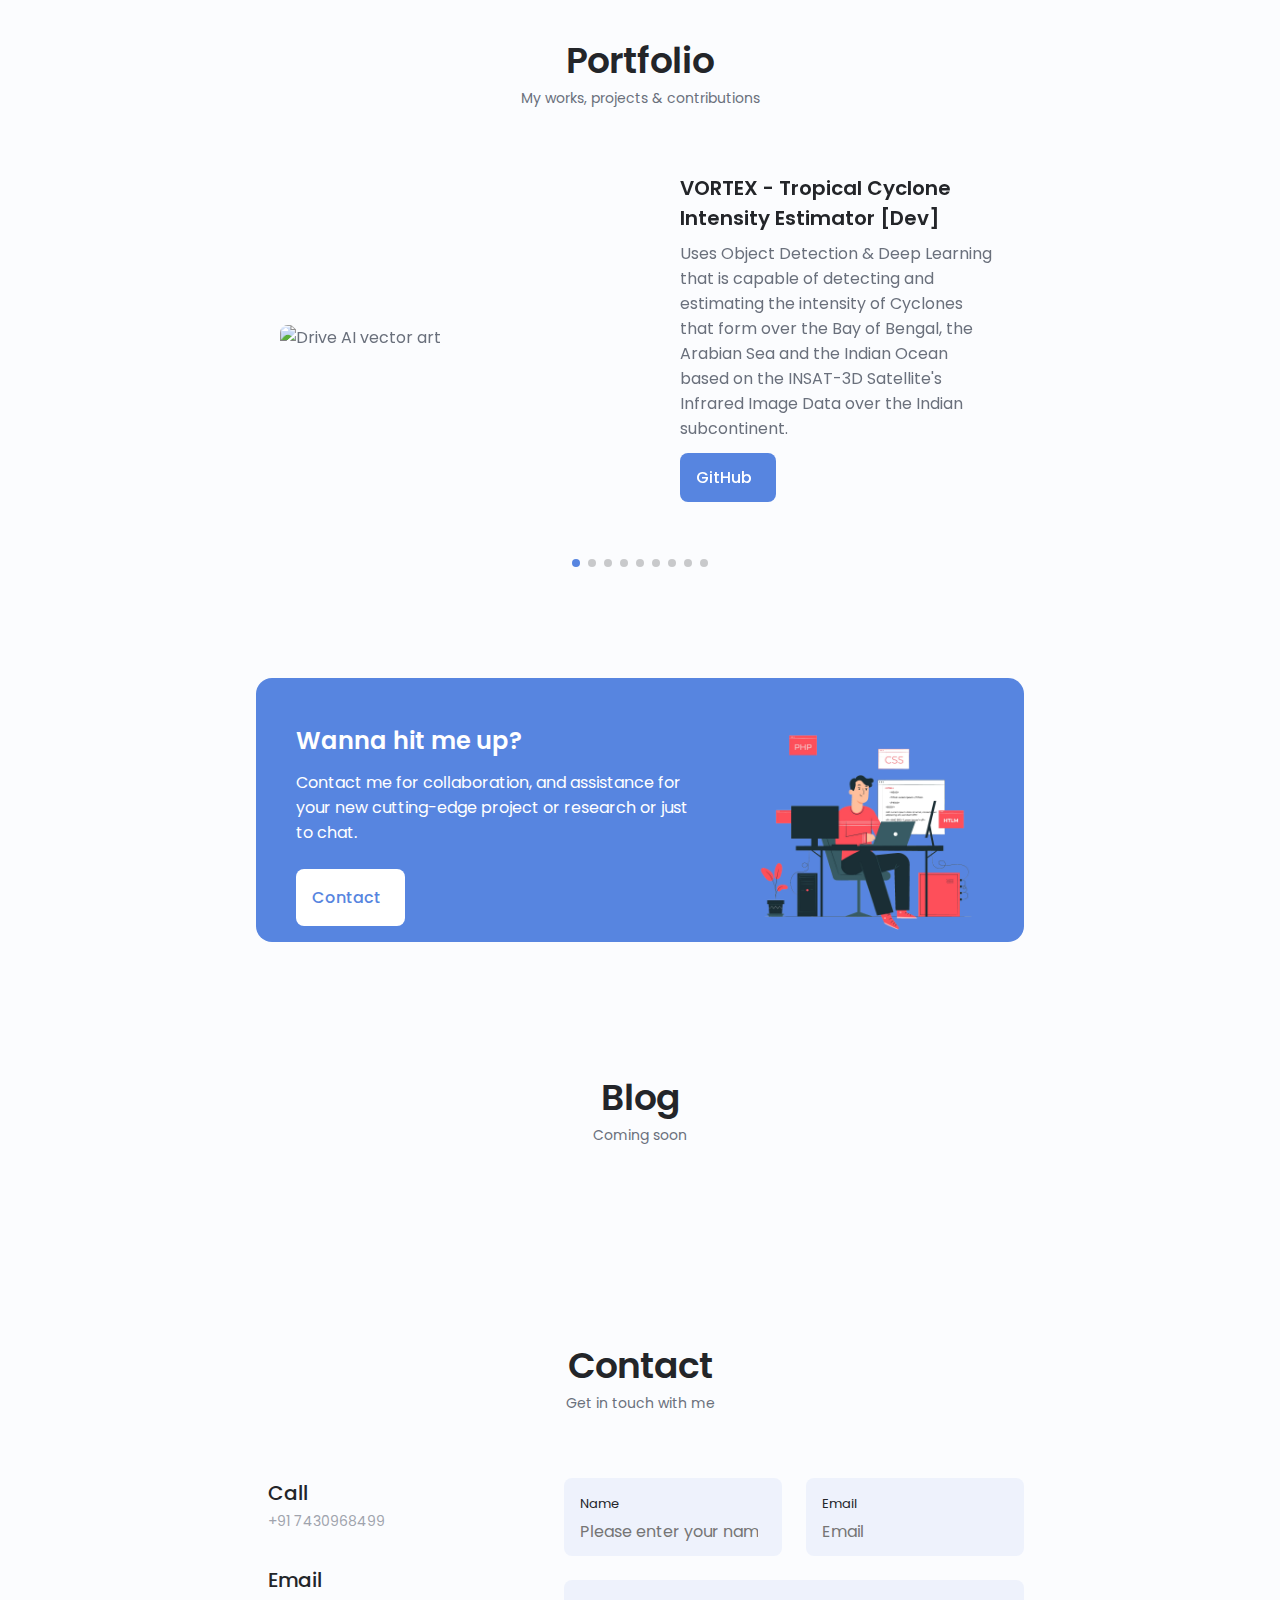
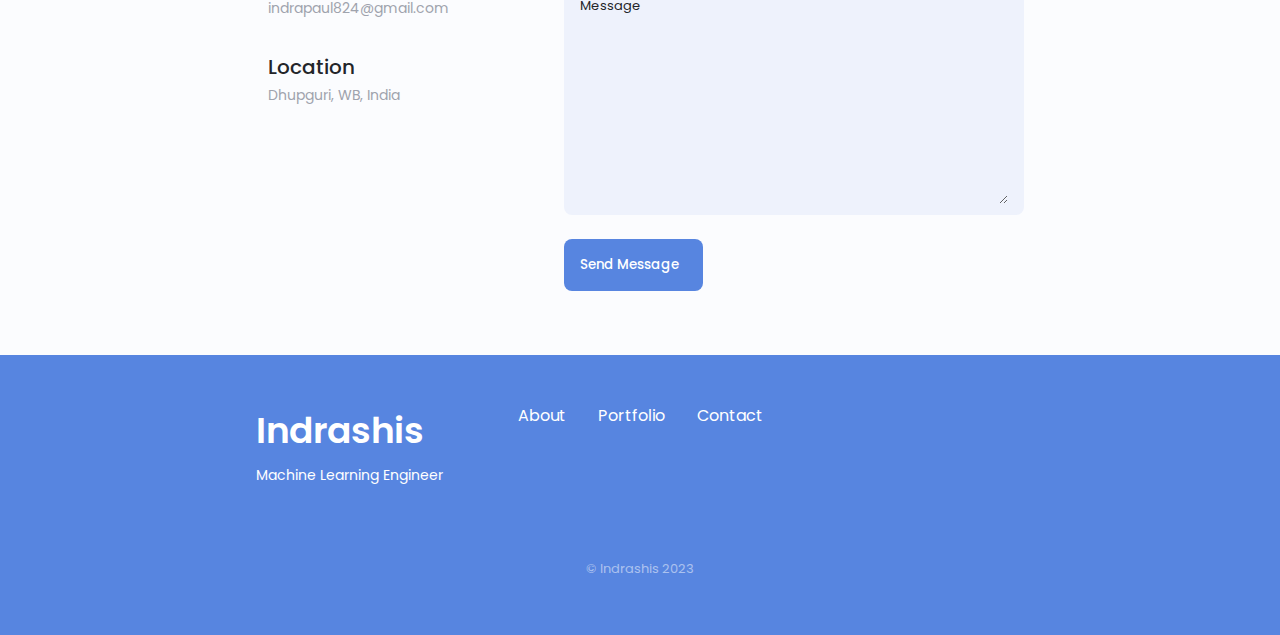
==== commit aa95835f: "Update mental health project meta data" ====
--- a/index.html
+++ b/index.html
@@ -163,11 +163,11 @@
                 <span class="section__subtitle">My Introduction</span>
 
                 <div class="about__container container grid">
-                    <img src="./assets/img/me.webp" alt="Akshay at Google, Hyderabad for Explore ML program and bootcamp" class="about__img">
+                    <img src="./assets/img/me.webp" alt="Indrashis" class="about__img">
 
                     <div class="about__data">
                         <p class="about__description">
-                            I'm a passionate & proactive human with strong expertise & experience of 3+ years in Artificial Intelligence, Computer Vision, Software Development and MLOps. I am currently focusing on my Campus Placements. Self-motivation, attention to detail, innovative problem solving, strong analytical skills, articulate communication & creativity 
+                            I'm a passionate & proactive human with strong expertise & academic experience of 2+ years in Artificial Intelligence, Computer Vision, Software Development and MLOps. I am currently focusing on my Campus Placements. Self-motivation, attention to detail, innovative problem solving, strong analytical skills, articulate communication & creativity 
                             are the things that drive me to achieve great results. If you're looking 
                             to hire, collaborate, or require any assistance, leave me a message :)
                         </p>
@@ -869,15 +869,19 @@
                         </div>
 
                         <div class="portfolio__content grid swiper-slide">
-                            <img src="./assets/img/starry_night.webp" alt="" class="portfolio__img">
+                            <img src="./assets/img/mental-health.webp" alt="" class="portfolio__img">
     
                             <div class="portfolio__data">
                                 <h3 class="portfolio__title">Mental Health Prediction from Survey Data</h3>
-                                <p class="portfolio__description">A style-transfer application that can apply art styles or textures over new images.</p>
-                                <a href="https://github.com/aksh-ai/style-transfer" class="button button--flex button--small portfolio__button">
-                                    View
+                                <p class="portfolio__description">A machine learning based Web API that predicts the user's mental health state based on a questionnaire of 36 questions.</p>
+                                <a href="https://github.com/indrapaul824/mental-health-prediction" class="button button--flex button--small portfolio__button">
+                                    GitHub
                                     <i class="uil uil-arrow-right button__icon"></i>
                                 </a>
+                                <a href="https://mental-health-api-v1.onrender.com/docs" class="button button--flex button--small portfolio__button">
+                                    Demo API
+                                    <i class="uil uil-arrow-right button__icon"></i>
+                                </a>
                             </div>
                         </div>
 
@@ -885,11 +889,14 @@
                             <img src="./assets/img/image-sr.webp" alt="" class="portfolio__img">
     
                             <div class="portfolio__data">
-                                <h3 class="portfolio__title">Image Super-Resolution GAN</h3>
-                                <p class="portfolio__description">Generating super-resolution images from low-resolution images 
-                                    using Super Resolution Generative Adversarial Network that looks photo-realistic.</p>
-                                <a href="https://github.com/aksh-ai/image-super-resolution" class="button button--flex button--small portfolio__button">
-                                    View
+                                <h3 class="portfolio__title">Skin Cancer Detector</h3>
+                                <p class="portfolio__description">A Web Application that uses Computer Vision and Deep Learning to identify the three highest probability diagnoses for a skin lesion image input by the User.</p>
+                                <a href="https://github.com/indrapaul824/skin-cancer-detector" class="button button--flex button--small portfolio__button">
+                                    GitHub
+                                    <i class="uil uil-arrow-right button__icon"></i>
+                                </a>
+                                <a href="https://indrapaul824.github.io/skin-cancer-detector/" class="button button--flex button--small portfolio__button">
+                                    Demo
                                     <i class="uil uil-arrow-right button__icon"></i>
                                 </a>
                             </div>
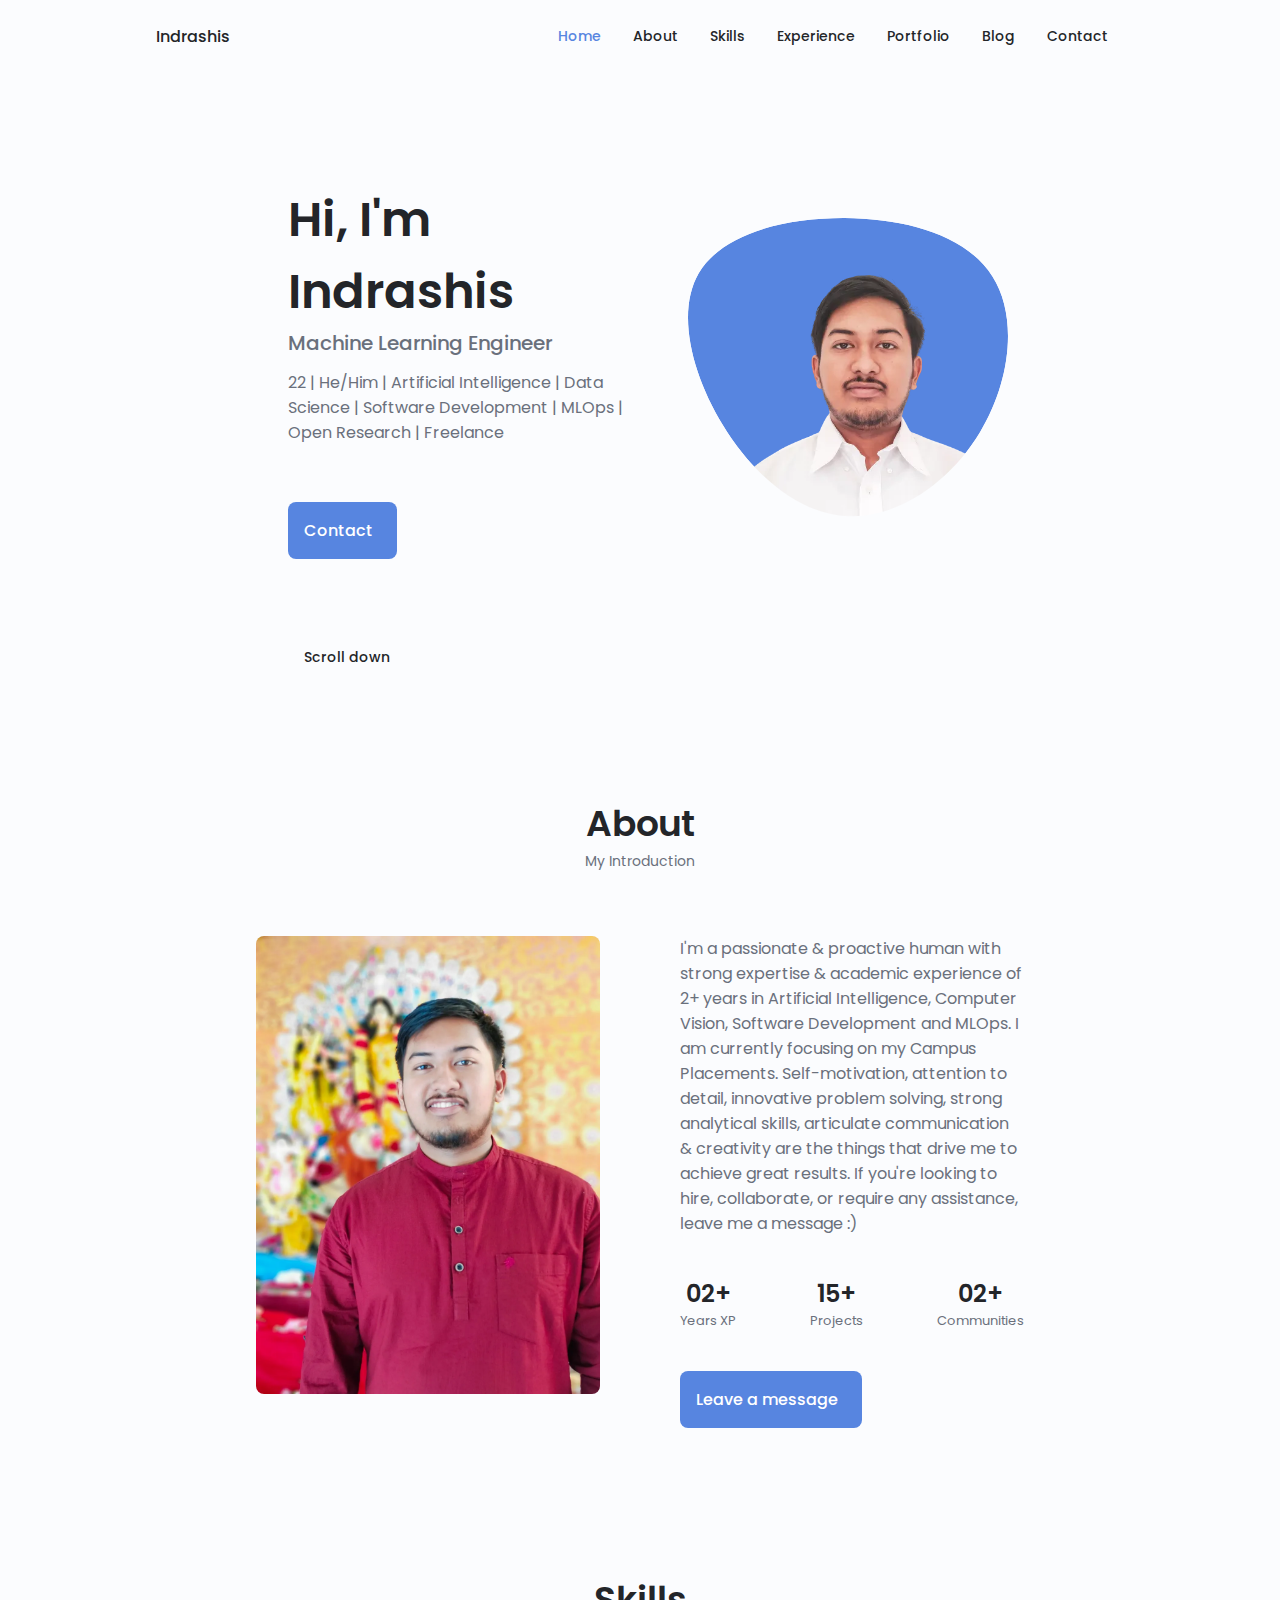
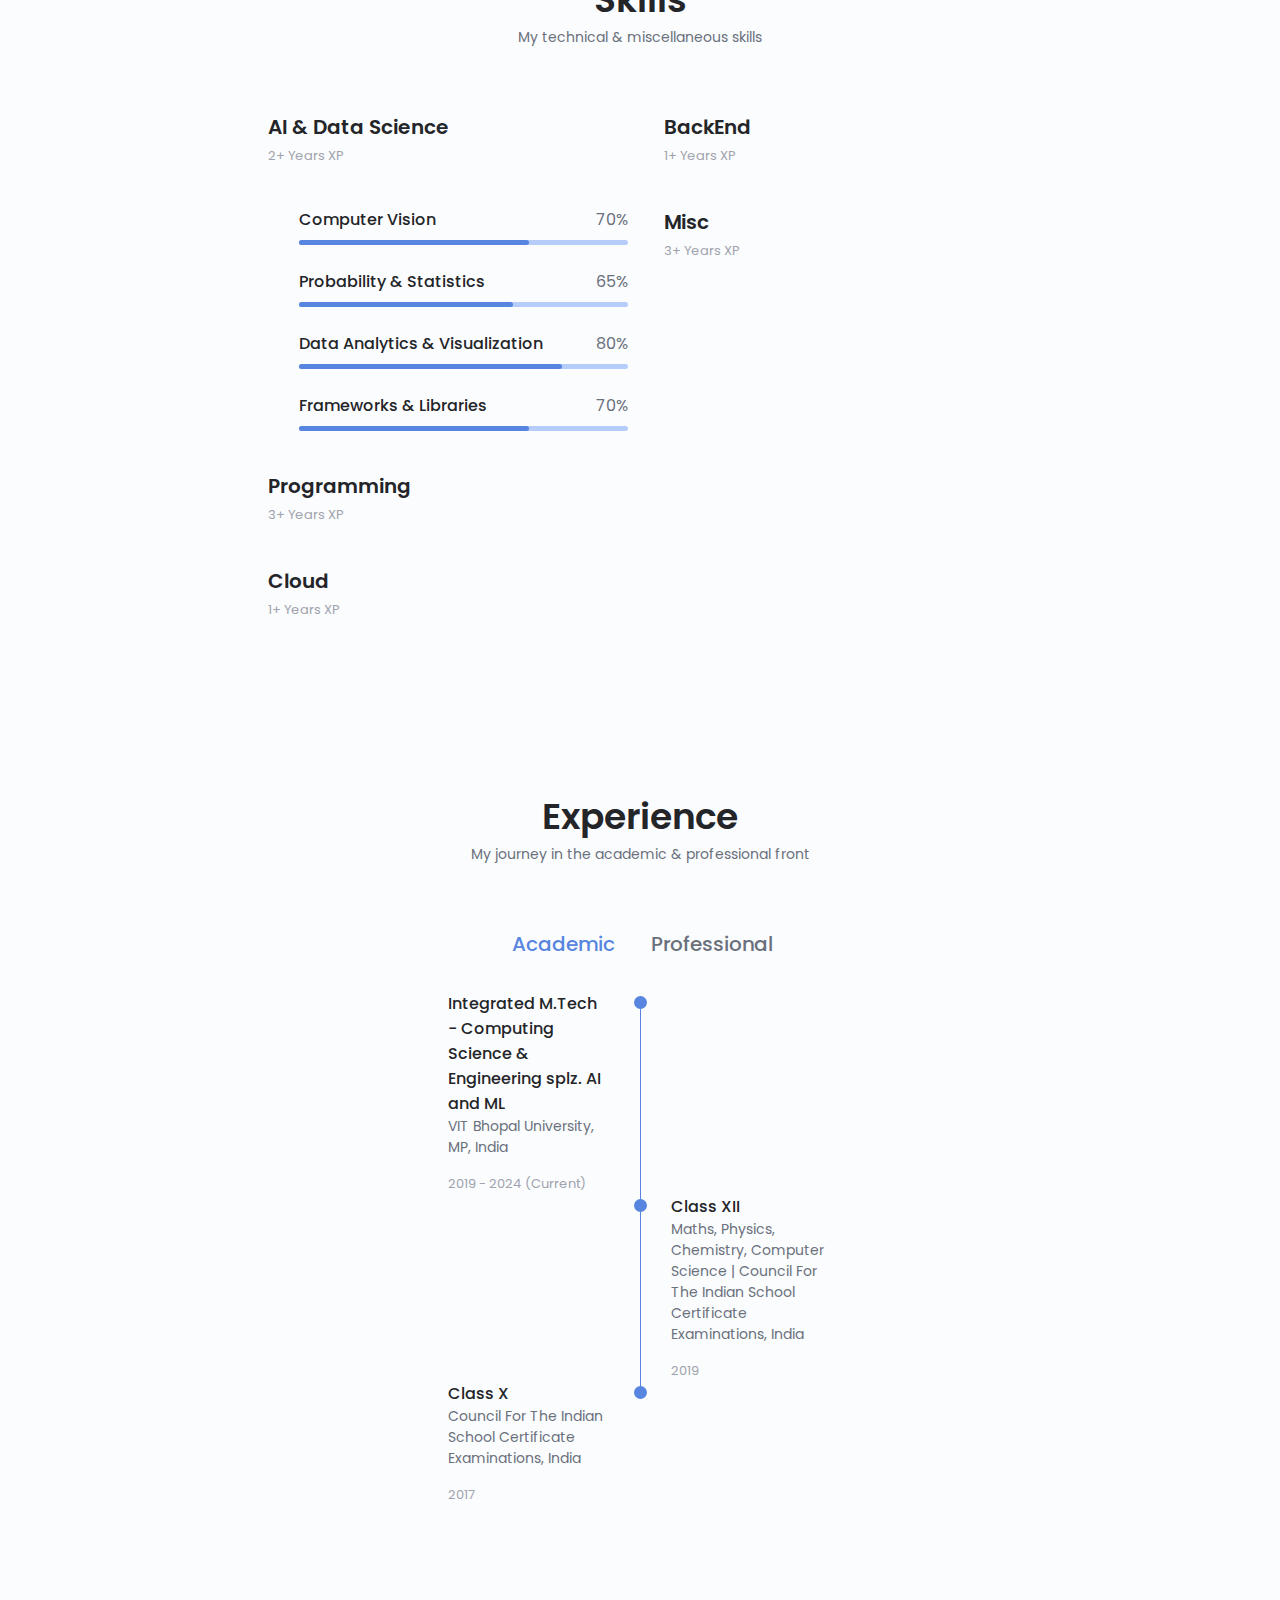
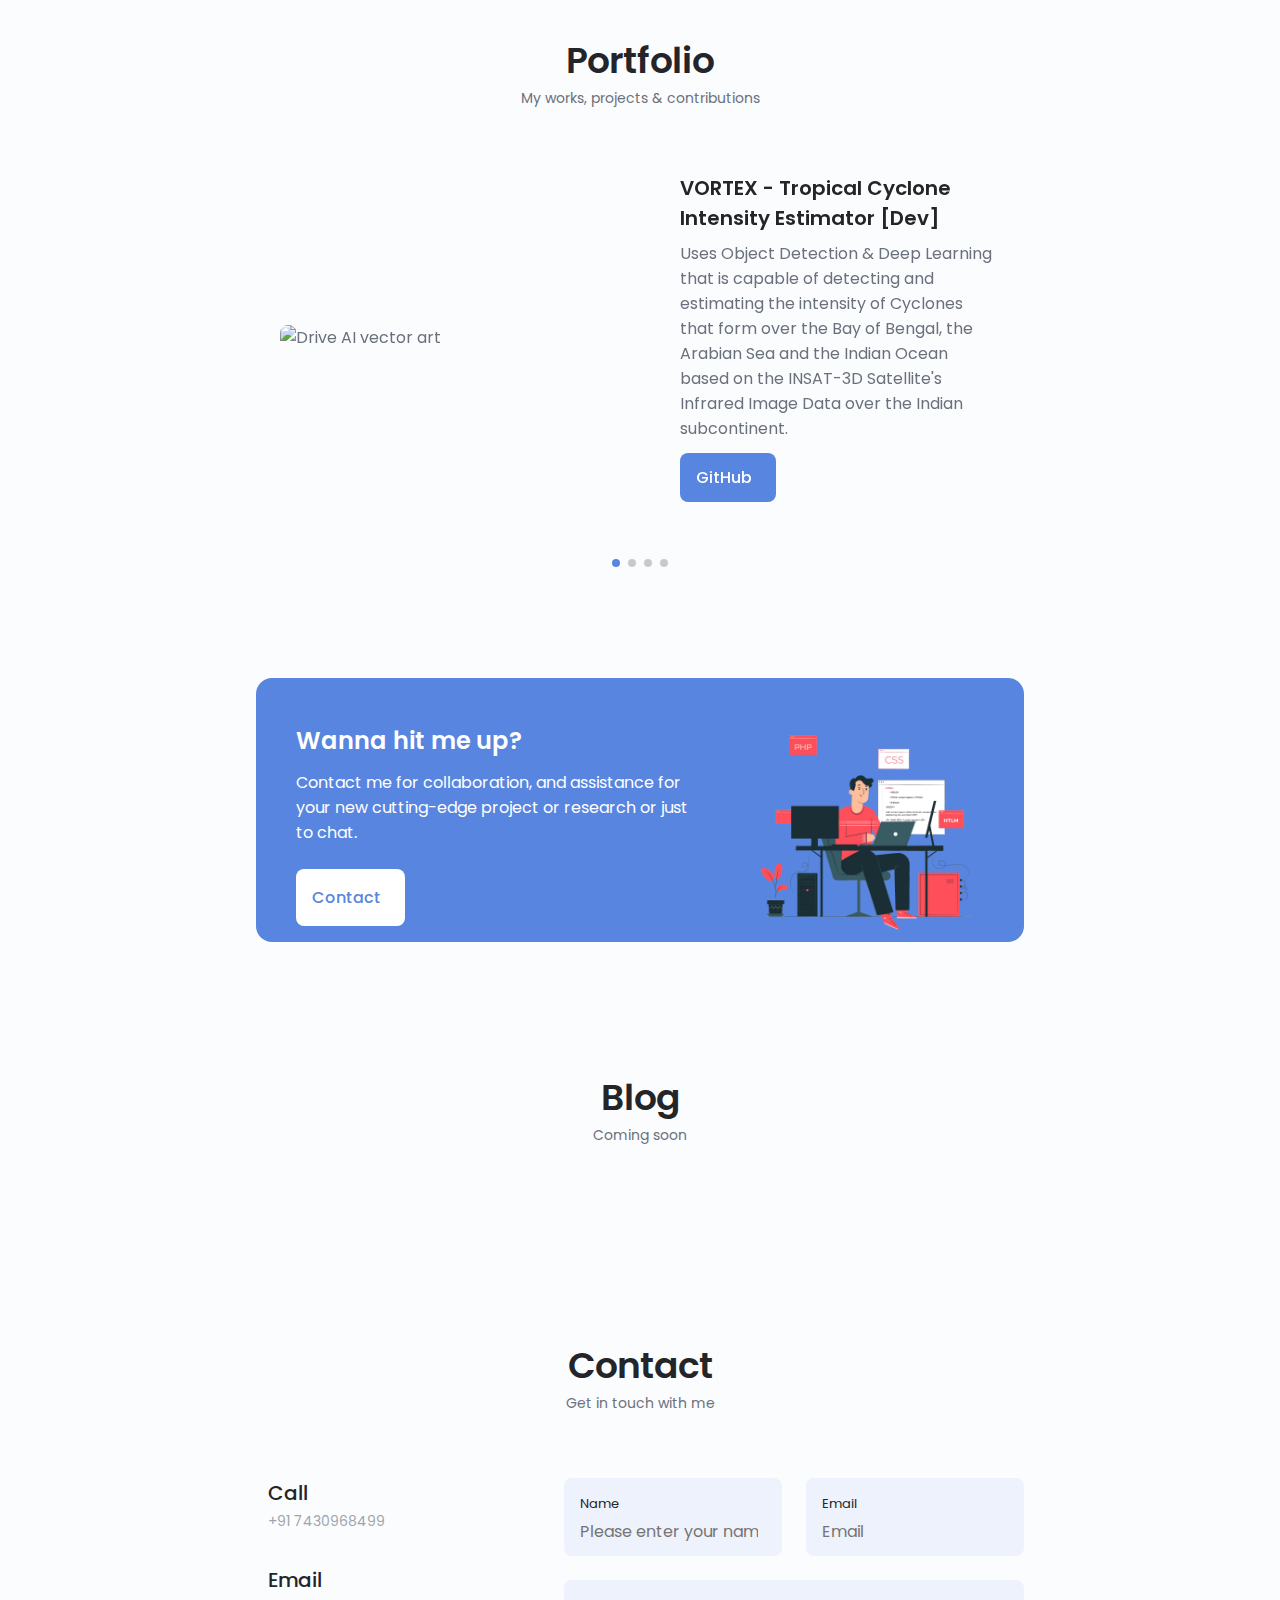
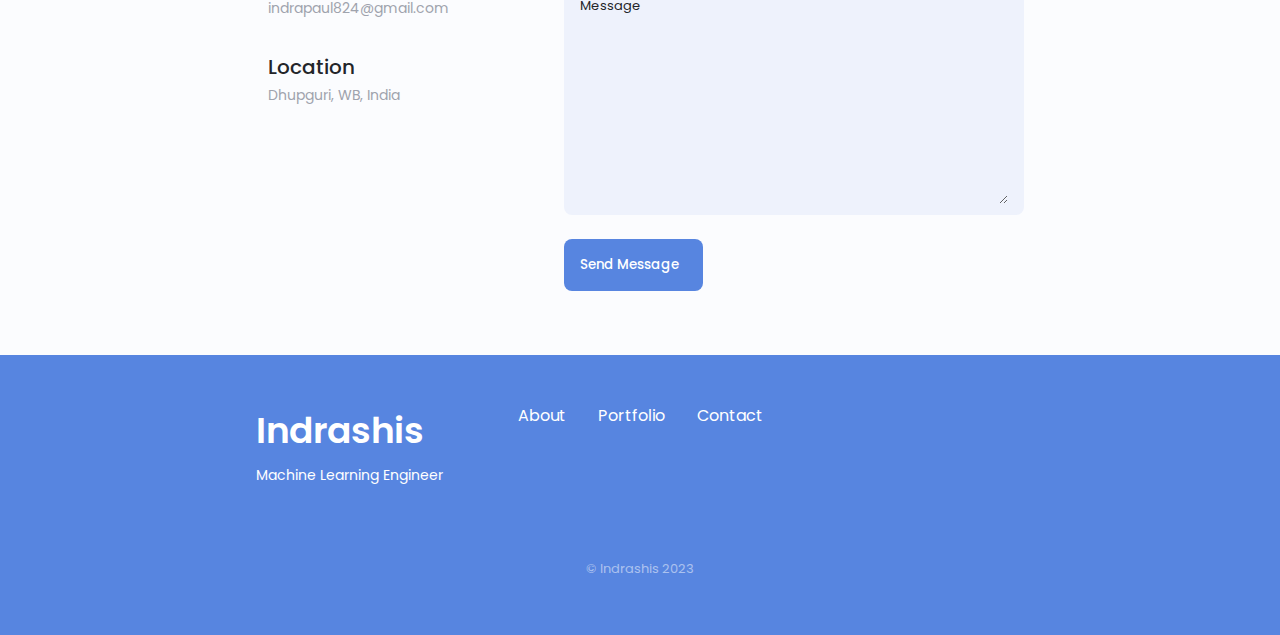
==== commit 9154be6e: "Add skin-cancer project to portfolio" ====
--- a/index.html
+++ b/index.html
@@ -886,7 +886,7 @@
                         </div>
 
                         <div class="portfolio__content grid swiper-slide">
-                            <img src="./assets/img/image-sr.webp" alt="" class="portfolio__img">
+                            <img src="./assets/img/skin-cancer.webp" alt="" class="portfolio__img">
     
                             <div class="portfolio__data">
                                 <h3 class="portfolio__title">Skin Cancer Detector</h3>
@@ -902,7 +902,7 @@
                             </div>
                         </div>
 
-                        <div class="portfolio__content grid swiper-slide">
+                        <!-- <div class="portfolio__content grid swiper-slide">
                             <img src="./assets/img/neuralBlack.webp" alt="neural black vector art" class="portfolio__img">
     
                             <div class="portfolio__data">
@@ -974,7 +974,7 @@
                                     <i class="uil uil-arrow-right button__icon"></i>
                                 </a>
                             </div>
-                        </div>
+                        </div> -->
 
                     </div>
 
